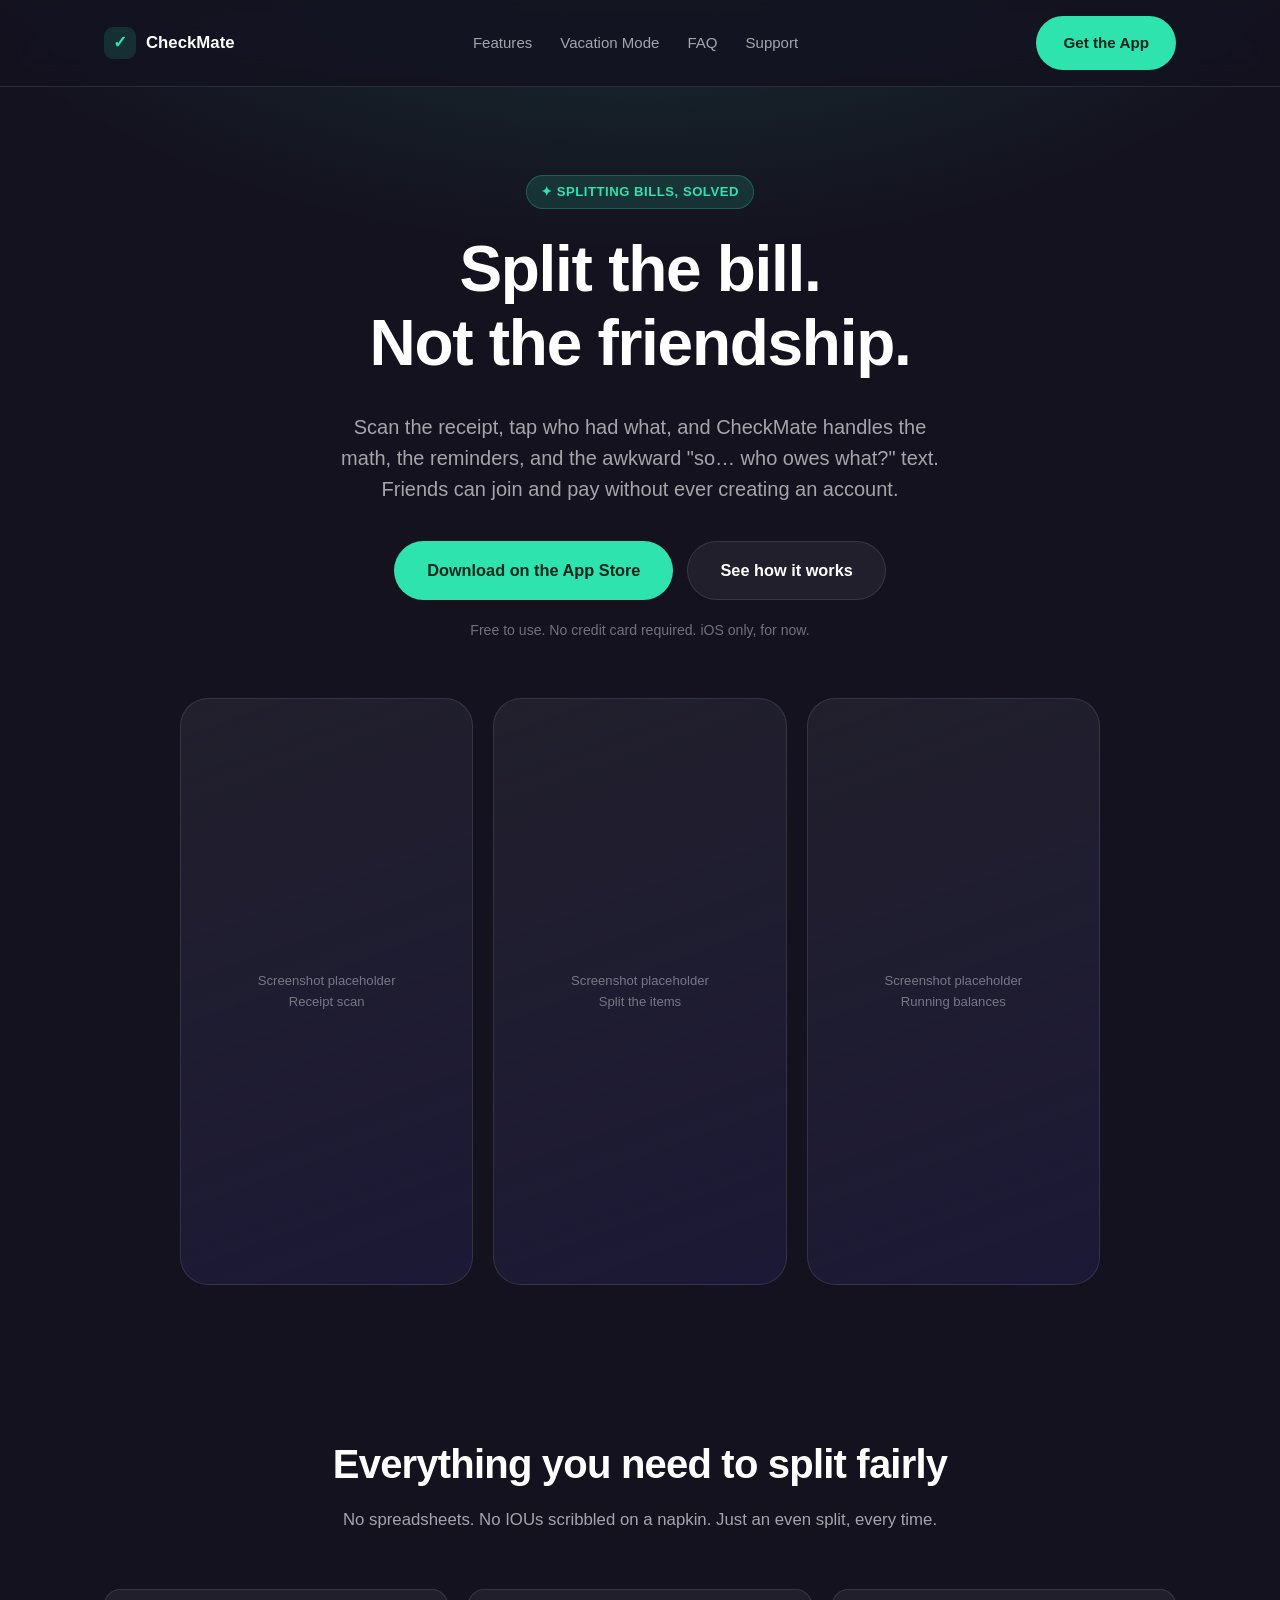
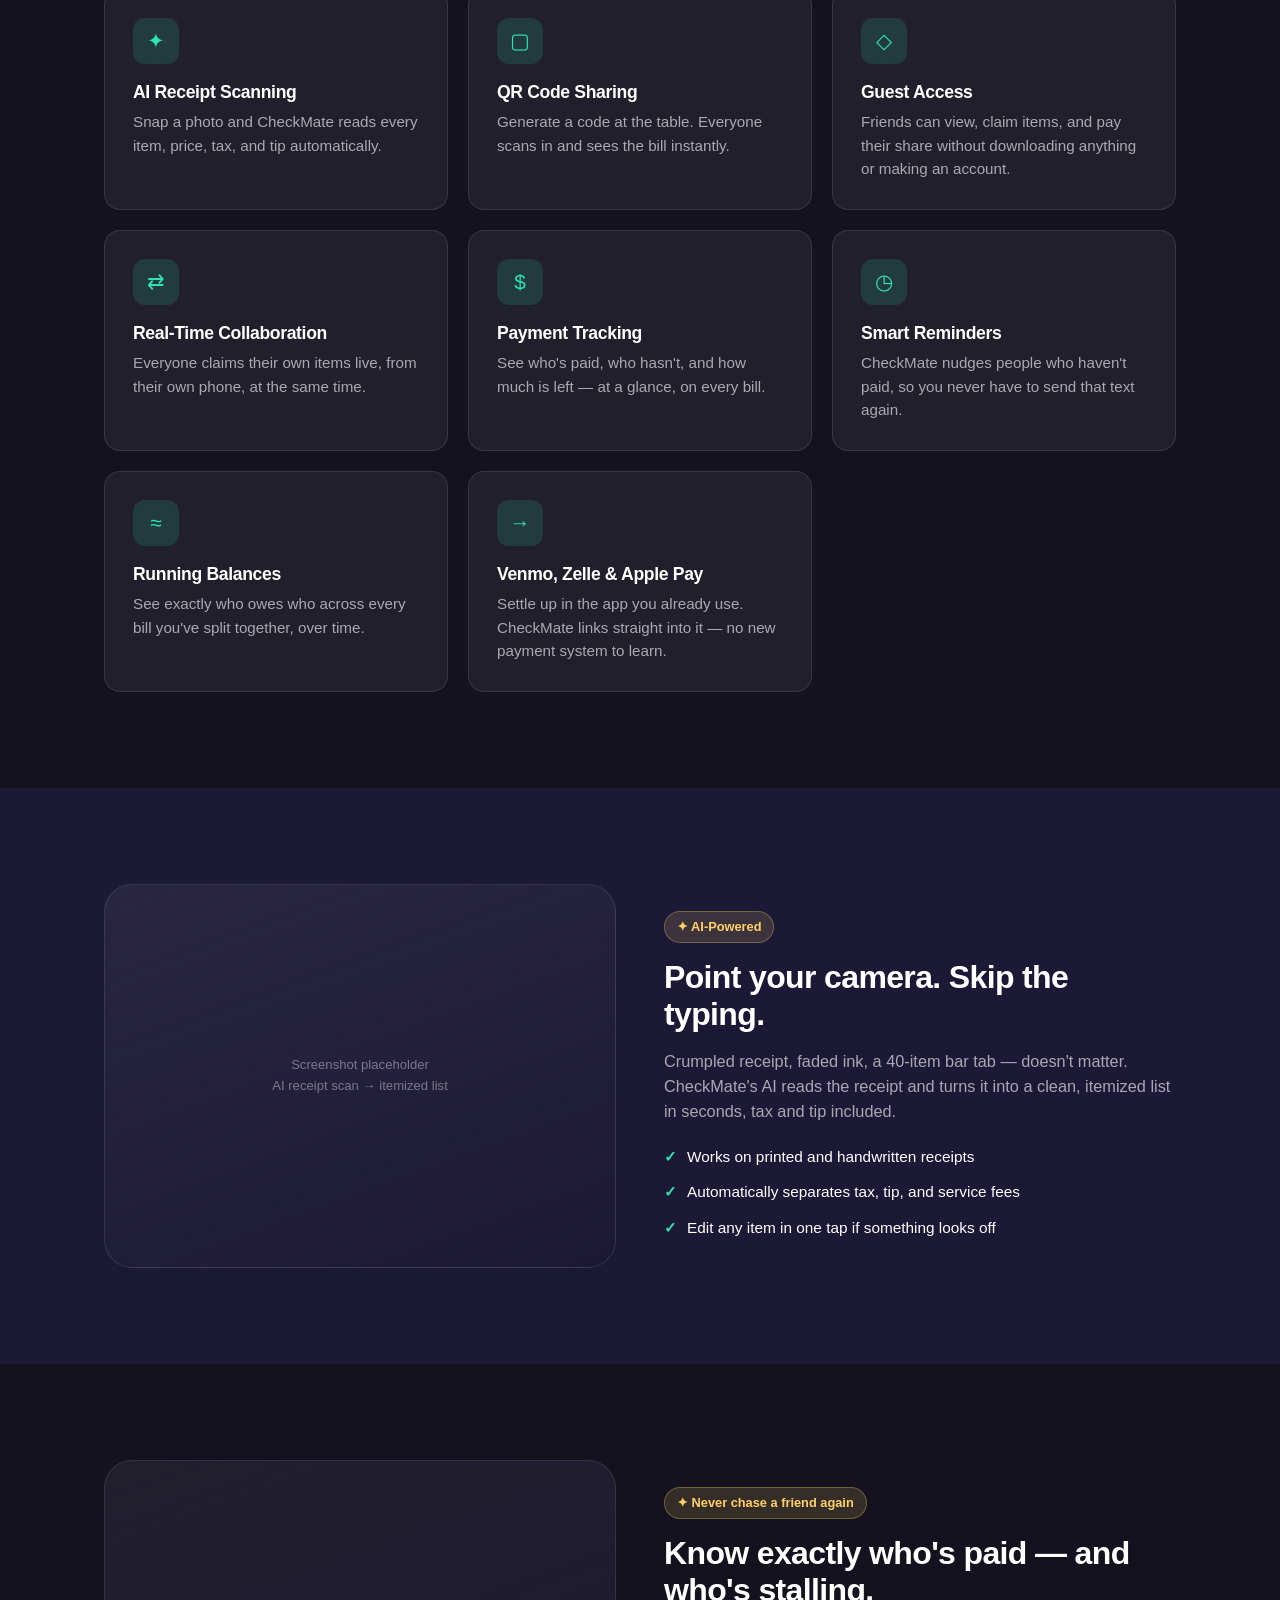
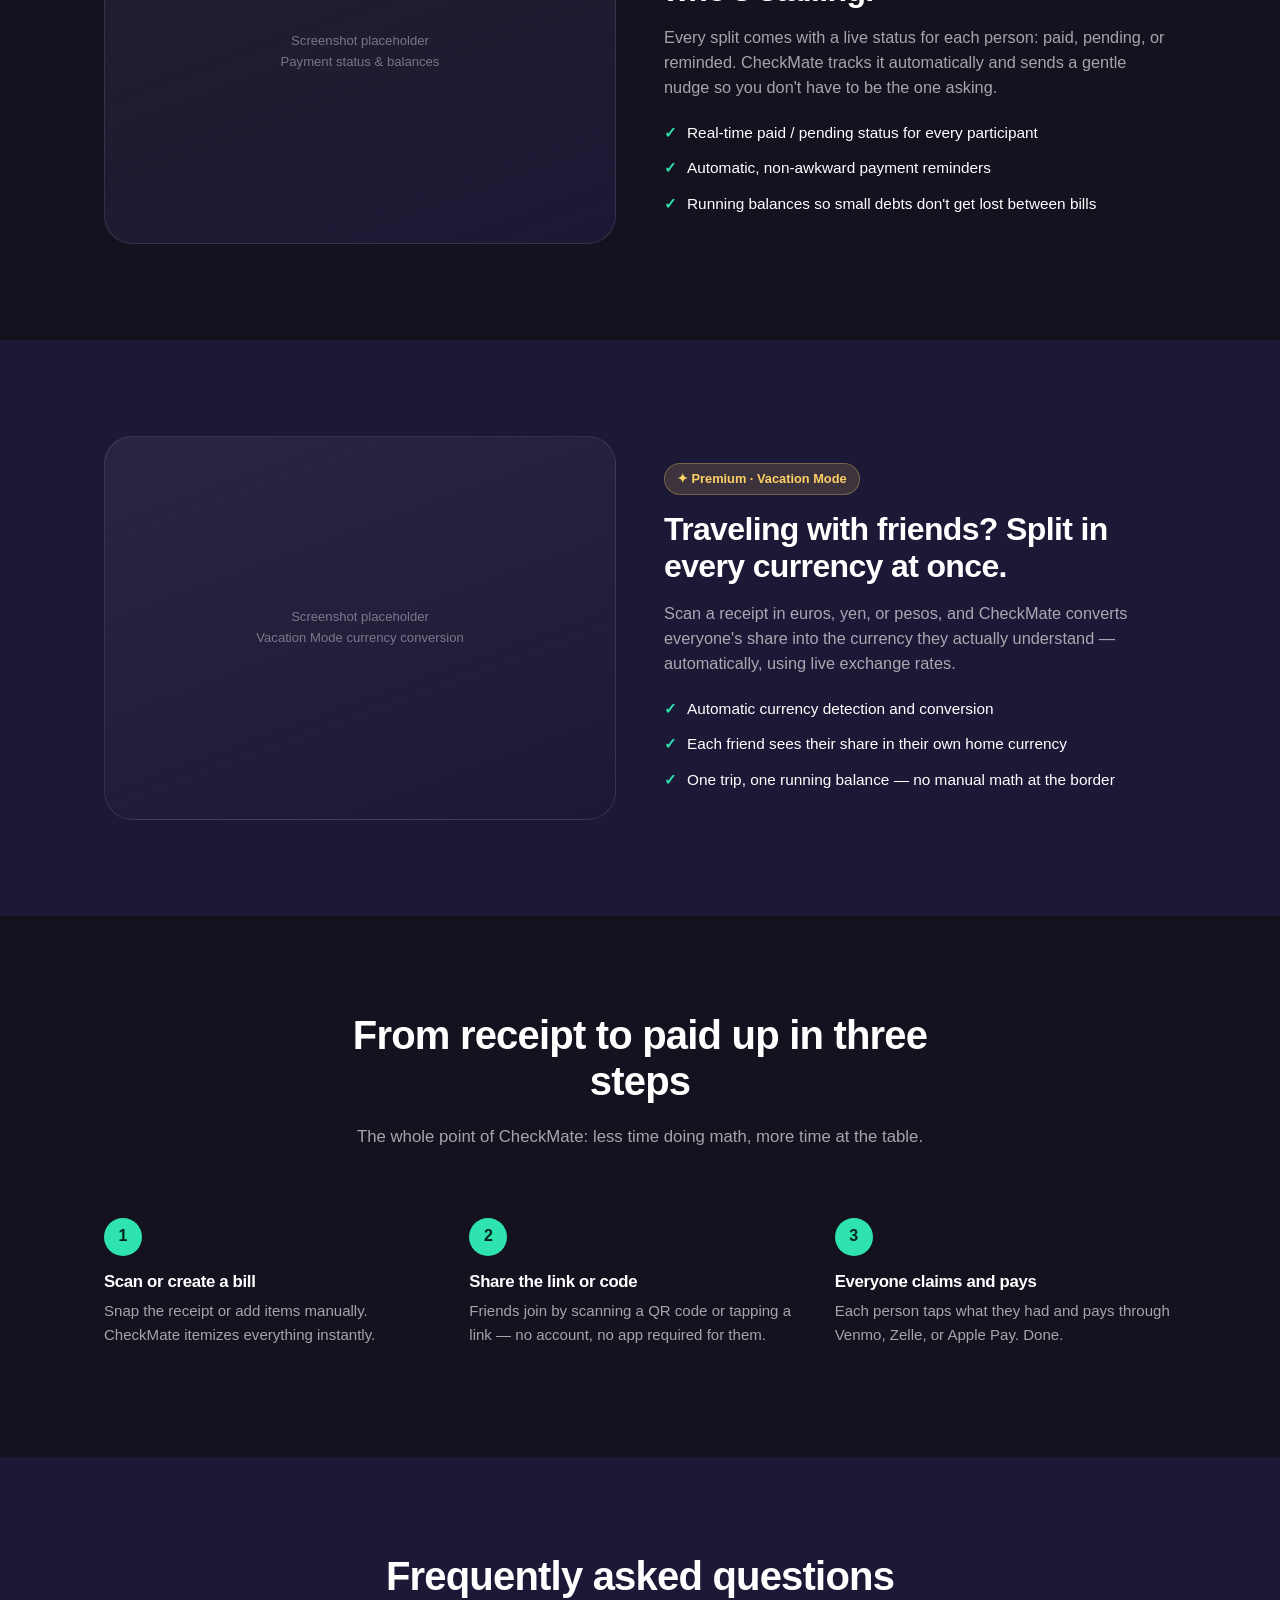
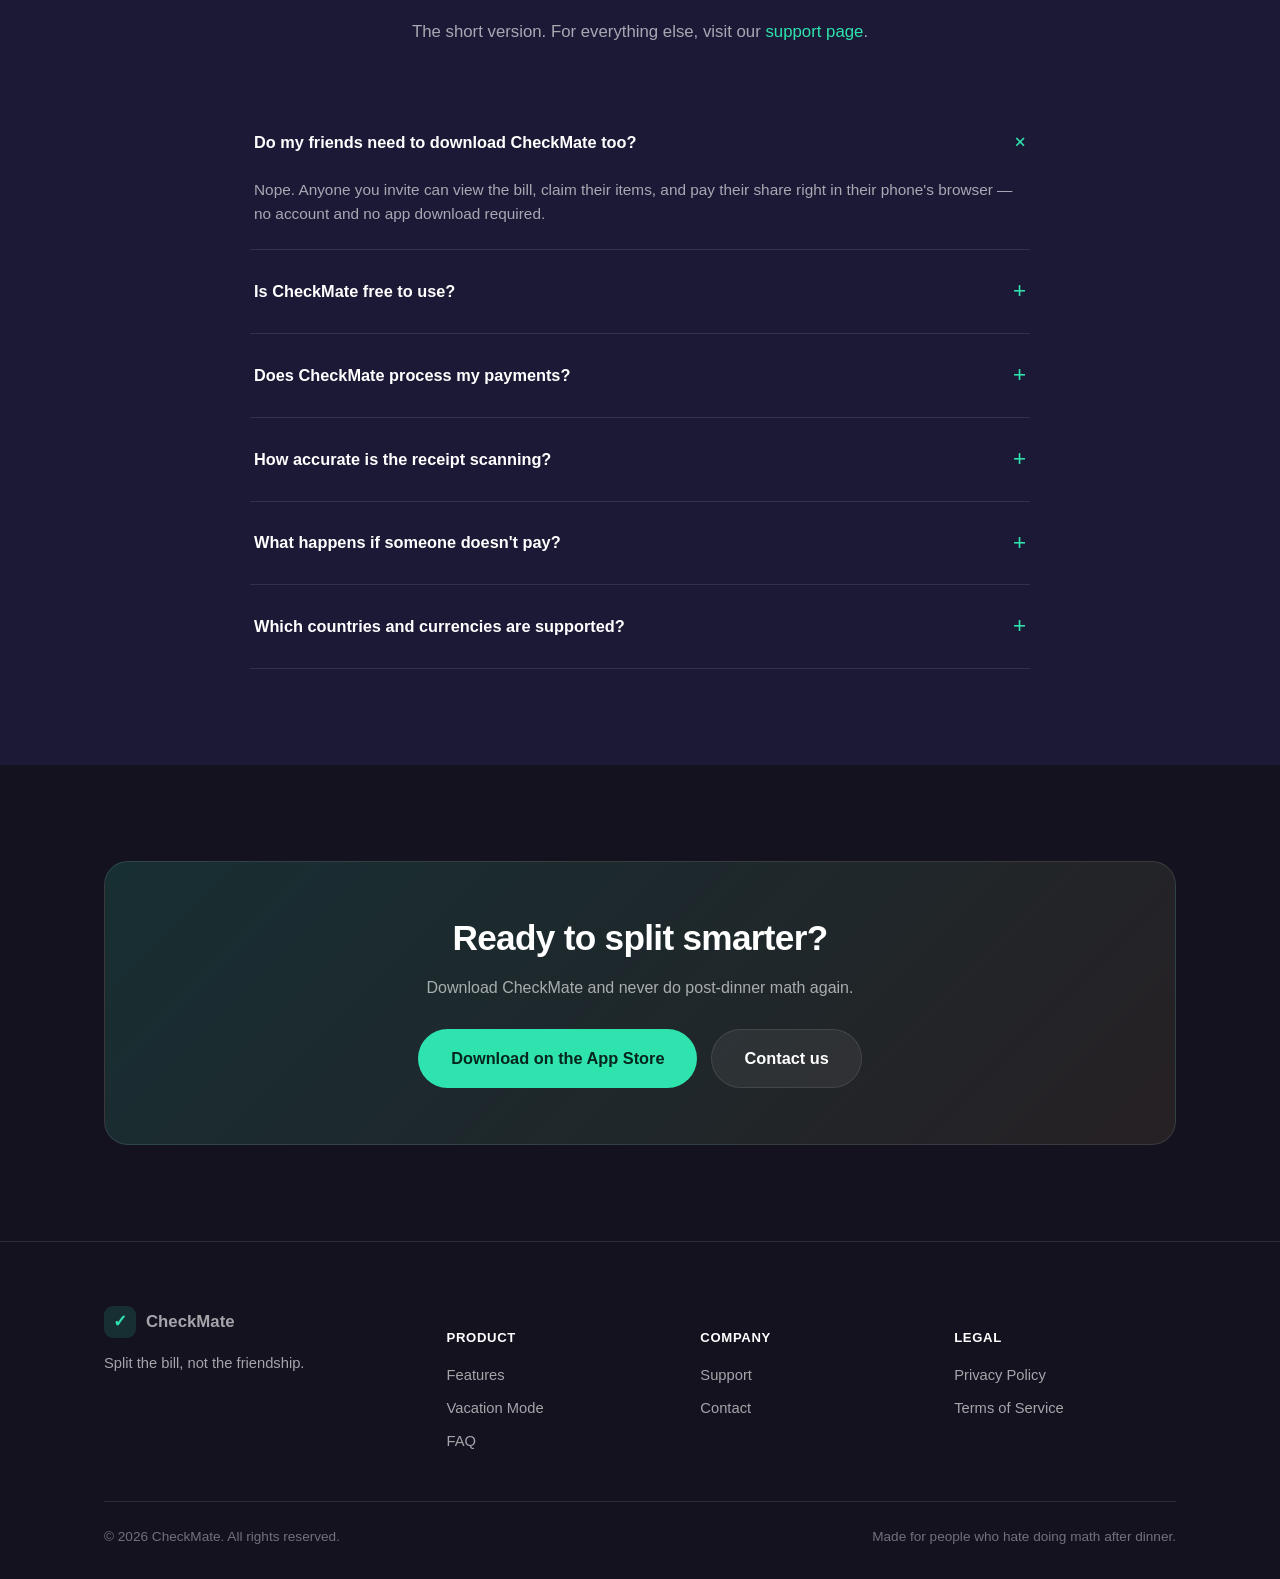
==== index.html @ 88a9ad31 "Fill in real domain and governing-law state; drop unused social links Wire in checkmatesplit.app acr" ====
<!doctype html>
<html lang="en">
<head>
  <meta charset="UTF-8" />
  <meta name="viewport" content="width=device-width, initial-scale=1" />
  <title>CheckMate — Split the Bill, Not the Friendship</title>
  <meta name="description" content="CheckMate splits restaurant bills in seconds with AI receipt scanning, real-time collaborative splitting, and payment tracking. No account required for your friends to join." />
  <link rel="canonical" href="https://checkmatesplit.app/" />

  <!-- Open Graph -->
  <meta property="og:type" content="website" />
  <meta property="og:site_name" content="CheckMate" />
  <meta property="og:title" content="CheckMate — Split the Bill, Not the Friendship" />
  <meta property="og:description" content="Scan the receipt, tap who had what, and CheckMate handles the math, the reminders, and the awkward part." />
  <meta property="og:url" content="https://checkmatesplit.app/" />
  <meta property="og:image" content="https://checkmatesplit.app/assets/og-image.png" />
  <meta name="twitter:card" content="summary_large_image" />
  <meta name="twitter:title" content="CheckMate — Split the Bill, Not the Friendship" />
  <meta name="twitter:description" content="AI receipt scanning, real-time bill splitting, and payment tracking — no account required for guests." />
  <meta name="twitter:image" content="https://checkmatesplit.app/assets/og-image.png" />

  <link rel="icon" type="image/svg+xml" href="/assets/favicon.svg" />
  <link rel="stylesheet" href="/assets/style.css" />
</head>
<body>

  <nav class="nav">
    <div class="nav-inner">
      <a href="/" class="brand">
        <span class="brand-mark">✓</span>
        CheckMate
      </a>
      <div class="nav-links">
        <a href="#features">Features</a>
        <a href="#vacation-mode">Vacation Mode</a>
        <a href="#faq">FAQ</a>
        <a href="/support.html">Support</a>
      </div>
      <a href="#download" class="btn btn-primary nav-cta">Get the App</a>
    </div>
  </nav>

  <!-- ===================== HERO ===================== -->
  <header class="hero glow">
    <div class="container">
      <span class="eyebrow">✦ Splitting bills, solved</span>
      <h1>Split the bill.<br />Not the friendship.</h1>
      <p class="lede">
        Scan the receipt, tap who had what, and CheckMate handles the math,
        the reminders, and the awkward "so… who owes what?" text. Friends
        can join and pay without ever creating an account.
      </p>
      <div class="btn-row" id="download">
        <a href="https://apps.apple.com/app/idXXXXXXXXXX" class="btn btn-primary btn-lg">
          Download on the App Store
        </a>
        <a href="#how-it-works" class="btn btn-ghost btn-lg">See how it works</a>
      </div>
      <p class="microcopy">Free to use. No credit card required. iOS only, for now.</p>

      <div class="hero-frame">
        <div class="phone-row">
          <div class="phone-shot">Screenshot placeholder<br />Receipt scan</div>
          <div class="phone-shot">Screenshot placeholder<br />Split the items</div>
          <div class="phone-shot">Screenshot placeholder<br />Running balances</div>
        </div>
      </div>
    </div>
  </header>

  <!-- ===================== FEATURE GRID ===================== -->
  <section class="section" id="features">
    <div class="container">
      <div class="section-head">
        <h2>Everything you need to split fairly</h2>
        <p>No spreadsheets. No IOUs scribbled on a napkin. Just an even split, every time.</p>
      </div>

      <div class="grid">
        <div class="card">
          <div class="card-icon">✦</div>
          <h3>AI Receipt Scanning</h3>
          <p>Snap a photo and CheckMate reads every item, price, tax, and tip automatically.</p>
        </div>
        <div class="card">
          <div class="card-icon">▢</div>
          <h3>QR Code Sharing</h3>
          <p>Generate a code at the table. Everyone scans in and sees the bill instantly.</p>
        </div>
        <div class="card">
          <div class="card-icon">◇</div>
          <h3>Guest Access</h3>
          <p>Friends can view, claim items, and pay their share without downloading anything or making an account.</p>
        </div>
        <div class="card">
          <div class="card-icon">⇄</div>
          <h3>Real-Time Collaboration</h3>
          <p>Everyone claims their own items live, from their own phone, at the same time.</p>
        </div>
        <div class="card">
          <div class="card-icon">$</div>
          <h3>Payment Tracking</h3>
          <p>See who's paid, who hasn't, and how much is left — at a glance, on every bill.</p>
        </div>
        <div class="card">
          <div class="card-icon">◷</div>
          <h3>Smart Reminders</h3>
          <p>CheckMate nudges people who haven't paid, so you never have to send that text again.</p>
        </div>
        <div class="card">
          <div class="card-icon">≈</div>
          <h3>Running Balances</h3>
          <p>See exactly who owes who across every bill you've split together, over time.</p>
        </div>
        <div class="card">
          <div class="card-icon">→</div>
          <h3>Venmo, Zelle & Apple Pay</h3>
          <p>Settle up in the app you already use. CheckMate links straight into it — no new payment system to learn.</p>
        </div>
      </div>
    </div>
  </section>

  <!-- ===================== SPOTLIGHT: AI RECEIPT SCANNING ===================== -->
  <section class="section section-alt">
    <div class="container">
      <div class="spotlight">
        <div class="phone-shot" style="aspect-ratio:4/3;">Screenshot placeholder<br />AI receipt scan → itemized list</div>
        <div class="spotlight-copy">
          <span class="badge">✦ AI-Powered</span>
          <h3>Point your camera. Skip the typing.</h3>
          <p>
            Crumpled receipt, faded ink, a 40-item bar tab — doesn't matter.
            CheckMate's AI reads the receipt and turns it into a clean,
            itemized list in seconds, tax and tip included.
          </p>
          <ul class="check-list">
            <li>Works on printed and handwritten receipts</li>
            <li>Automatically separates tax, tip, and service fees</li>
            <li>Edit any item in one tap if something looks off</li>
          </ul>
        </div>
      </div>
    </div>
  </section>

  <!-- ===================== SPOTLIGHT: PAYMENT TRACKING ===================== -->
  <section class="section">
    <div class="container">
      <div class="spotlight reverse">
        <div class="spotlight-copy">
          <span class="badge">✦ Never chase a friend again</span>
          <h3>Know exactly who's paid — and who's stalling.</h3>
          <p>
            Every split comes with a live status for each person: paid,
            pending, or reminded. CheckMate tracks it automatically and
            sends a gentle nudge so you don't have to be the one asking.
          </p>
          <ul class="check-list">
            <li>Real-time paid / pending status for every participant</li>
            <li>Automatic, non-awkward payment reminders</li>
            <li>Running balances so small debts don't get lost between bills</li>
          </ul>
        </div>
        <div class="phone-shot" style="aspect-ratio:4/3;">Screenshot placeholder<br />Payment status &amp; balances</div>
      </div>
    </div>
  </section>

  <!-- ===================== SPOTLIGHT: VACATION MODE ===================== -->
  <section class="section section-alt" id="vacation-mode">
    <div class="container">
      <div class="spotlight">
        <div class="phone-shot" style="aspect-ratio:4/3;">Screenshot placeholder<br />Vacation Mode currency conversion</div>
        <div class="spotlight-copy">
          <span class="badge" style="color:var(--gold);background:var(--gold-dim);border-color:rgba(255,209,102,.3);">✦ Premium · Vacation Mode</span>
          <h3>Traveling with friends? Split in every currency at once.</h3>
          <p>
            Scan a receipt in euros, yen, or pesos, and CheckMate converts
            everyone's share into the currency they actually understand —
            automatically, using live exchange rates.
          </p>
          <ul class="check-list">
            <li>Automatic currency detection and conversion</li>
            <li>Each friend sees their share in their own home currency</li>
            <li>One trip, one running balance — no manual math at the border</li>
          </ul>
        </div>
      </div>
    </div>
  </section>

  <!-- ===================== HOW IT WORKS ===================== -->
  <section class="section" id="how-it-works">
    <div class="container">
      <div class="section-head">
        <h2>From receipt to paid up in three steps</h2>
        <p>The whole point of CheckMate: less time doing math, more time at the table.</p>
      </div>
      <div class="steps">
        <div class="step">
          <h4>Scan or create a bill</h4>
          <p>Snap the receipt or add items manually. CheckMate itemizes everything instantly.</p>
        </div>
        <div class="step">
          <h4>Share the link or code</h4>
          <p>Friends join by scanning a QR code or tapping a link — no account, no app required for them.</p>
        </div>
        <div class="step">
          <h4>Everyone claims and pays</h4>
          <p>Each person taps what they had and pays through Venmo, Zelle, or Apple Pay. Done.</p>
        </div>
      </div>
    </div>
  </section>

  <!-- ===================== FAQ ===================== -->
  <section class="section section-alt" id="faq">
    <div class="container">
      <div class="section-head">
        <h2>Frequently asked questions</h2>
        <p>The short version. For everything else, visit our <a href="/support.html" style="color:var(--mint);">support page</a>.</p>
      </div>
      <div class="faq">
        <details class="faq-item" open>
          <summary>Do my friends need to download CheckMate too?</summary>
          <div class="faq-body">Nope. Anyone you invite can view the bill, claim their items, and pay their share right in their phone's browser — no account and no app download required.</div>
        </details>
        <details class="faq-item">
          <summary>Is CheckMate free to use?</summary>
          <div class="faq-body">Yes. Creating bills, splitting expenses, tracking balances, and sending reminders are all free with no limits. Premium unlocks convenience features like Vacation Mode and advanced spending insights — it never gates the core experience.</div>
        </details>
        <details class="faq-item">
          <summary>Does CheckMate process my payments?</summary>
          <div class="faq-body">No. CheckMate tracks who owes what and hands you off to the payment app you already use — Venmo, Zelle, or Apple Pay — to actually move the money. We never touch your funds or payment credentials.</div>
        </details>
        <details class="faq-item">
          <summary>How accurate is the receipt scanning?</summary>
          <div class="faq-body">Very, for most printed receipts — but no OCR is perfect on every faded gas-station printout. You can always edit any item, price, tax, or tip after scanning, before anything is split.</div>
        </details>
        <details class="faq-item">
          <summary>What happens if someone doesn't pay?</summary>
          <div class="faq-body">CheckMate keeps their share marked as pending and can send them an automatic reminder. It's still on you and your friends to actually settle up — CheckMate just makes it impossible to lose track of who owes what.</div>
        </details>
        <details class="faq-item">
          <summary>Which countries and currencies are supported?</summary>
          <div class="faq-body">CheckMate works anywhere Venmo, Zelle, or Apple Pay are used for the payment step, and Vacation Mode supports automatic conversion across major world currencies for splitting the bill itself.</div>
        </details>
      </div>
    </div>
  </section>

  <!-- ===================== CONTACT / CTA ===================== -->
  <section class="section">
    <div class="container">
      <div class="cta-banner">
        <h2>Ready to split smarter?</h2>
        <p>Download CheckMate and never do post-dinner math again.</p>
        <div class="btn-row" style="justify-content:center;">
          <a href="https://apps.apple.com/app/idXXXXXXXXXX" class="btn btn-primary btn-lg">Download on the App Store</a>
          <a href="/contact.html" class="btn btn-ghost btn-lg">Contact us</a>
        </div>
      </div>
    </div>
  </section>

  <!-- ===================== FOOTER ===================== -->
  <footer class="site-footer">
    <div class="container">
      <div class="footer-grid">
        <div class="footer-col">
          <div class="brand" style="margin-bottom:14px;">
            <span class="brand-mark">✓</span>
            CheckMate
          </div>
          <p>Split the bill, not the friendship.</p>
        </div>
        <div class="footer-col">
          <h5>Product</h5>
          <ul>
            <li><a href="/#features">Features</a></li>
            <li><a href="/#vacation-mode">Vacation Mode</a></li>
            <li><a href="/#faq">FAQ</a></li>
          </ul>
        </div>
        <div class="footer-col">
          <h5>Company</h5>
          <ul>
            <li><a href="/support.html">Support</a></li>
            <li><a href="/contact.html">Contact</a></li>
          </ul>
        </div>
        <div class="footer-col">
          <h5>Legal</h5>
          <ul>
            <li><a href="/privacy.html">Privacy Policy</a></li>
            <li><a href="/terms.html">Terms of Service</a></li>
          </ul>
        </div>
      </div>
      <div class="footer-bottom">
        <span>© 2026 CheckMate. All rights reserved.</span>
        <span>Made for people who hate doing math after dinner.</span>
      </div>
    </div>
  </footer>

</body>
</html>
---- assets/style.css ----
/* ==========================================================================
   CheckMate marketing site — shared stylesheet
   No build step, no framework. Plain CSS custom properties + a small set of
   reusable component classes. Kept dependency-free on purpose: fastest
   possible load, nothing to break, nothing to upgrade.
   ========================================================================== */

:root {
  --bg: #14121f;
  --bg-alt: #1c1936;
  --card: rgba(255, 255, 255, 0.06);
  --card-hover: rgba(255, 255, 255, 0.1);
  --border: rgba(255, 255, 255, 0.1);
  --mint: #2ee3ad;
  --mint-dim: rgba(46, 227, 173, 0.14);
  --gold: #ffd166;
  --gold-dim: rgba(255, 209, 102, 0.14);
  --coral: #ff6b6b;
  --t1: #ffffff;
  --t2: rgba(255, 255, 255, 0.62);
  --t3: rgba(255, 255, 255, 0.4);
  --max: 1120px;
  --radius: 16px;
  --radius-sm: 10px;
  font-size: 16px;
}

* {
  box-sizing: border-box;
}

html {
  scroll-behavior: smooth;
}

body {
  margin: 0;
  background: var(--bg);
  color: var(--t1);
  font-family: -apple-system, BlinkMacSystemFont, "Segoe UI", Roboto, Helvetica,
    Arial, sans-serif;
  line-height: 1.55;
  -webkit-font-smoothing: antialiased;
}

img,
svg {
  max-width: 100%;
  display: block;
}

a {
  color: inherit;
  text-decoration: none;
}

h1,
h2,
h3,
h4 {
  line-height: 1.15;
  font-weight: 800;
  letter-spacing: -0.02em;
  margin: 0 0 0.5em;
}

p {
  margin: 0 0 1em;
}

.container {
  max-width: var(--max);
  margin: 0 auto;
  padding: 0 24px;
}

/* ---------- Background helpers ---------- */

.section {
  padding: 96px 0;
}

.section-alt {
  background: var(--bg-alt);
}

.section-tight {
  padding: 64px 0;
}

.glow {
  position: relative;
  isolation: isolate;
}

.glow::before {
  content: "";
  position: absolute;
  inset: -20% -10% auto -10%;
  height: 420px;
  background: radial-gradient(
    ellipse at top,
    rgba(46, 227, 173, 0.18),
    transparent 70%
  );
  z-index: -1;
  pointer-events: none;
}

/* ---------- Nav ---------- */

.nav {
  position: sticky;
  top: 0;
  z-index: 50;
  background: rgba(20, 18, 31, 0.85);
  backdrop-filter: saturate(180%) blur(14px);
  border-bottom: 1px solid var(--border);
}

.nav-inner {
  display: flex;
  align-items: center;
  justify-content: space-between;
  padding: 16px 24px;
  max-width: var(--max);
  margin: 0 auto;
}

.brand {
  display: flex;
  align-items: center;
  gap: 10px;
  font-weight: 800;
  font-size: 1.05rem;
}

.brand-mark {
  width: 32px;
  height: 32px;
  border-radius: 9px;
  background: var(--mint-dim);
  display: flex;
  align-items: center;
  justify-content: center;
  color: var(--mint);
  font-weight: 900;
}

.nav-links {
  display: flex;
  gap: 28px;
  align-items: center;
  font-size: 0.94rem;
  color: var(--t2);
}

.nav-links a:hover {
  color: var(--t1);
}

.nav-cta {
  display: none;
}

@media (min-width: 720px) {
  .nav-cta {
    display: inline-flex;
  }
}

.menu-toggle {
  display: inline-flex;
  background: none;
  border: 1px solid var(--border);
  border-radius: var(--radius-sm);
  color: var(--t1);
  padding: 8px 10px;
}

@media (min-width: 720px) {
  .menu-toggle {
    display: none;
  }
}

/* ---------- Buttons ---------- */

.btn {
  display: inline-flex;
  align-items: center;
  justify-content: center;
  gap: 8px;
  font-weight: 700;
  font-size: 0.95rem;
  padding: 14px 26px;
  border-radius: 999px;
  border: 1px solid transparent;
  cursor: pointer;
  transition: transform 0.15s ease, background 0.15s ease, border-color 0.15s ease;
  white-space: nowrap;
}

.btn:hover {
  transform: translateY(-1px);
}

.btn-primary {
  background: var(--mint);
  color: #06251c;
}

.btn-primary:hover {
  background: #4aeec2;
}

.btn-ghost {
  background: var(--card);
  color: var(--t1);
  border-color: var(--border);
}

.btn-ghost:hover {
  background: var(--card-hover);
}

.btn-lg {
  padding: 16px 32px;
  font-size: 1.02rem;
}

.btn-row {
  display: flex;
  flex-wrap: wrap;
  gap: 14px;
}

/* ---------- Hero ---------- */

.hero {
  padding: 88px 0 60px;
  text-align: center;
}

.eyebrow {
  display: inline-flex;
  align-items: center;
  gap: 8px;
  font-size: 0.82rem;
  font-weight: 700;
  letter-spacing: 0.04em;
  text-transform: uppercase;
  color: var(--mint);
  background: var(--mint-dim);
  border: 1px solid rgba(46, 227, 173, 0.25);
  padding: 6px 14px;
  border-radius: 999px;
  margin-bottom: 24px;
}

.hero h1 {
  font-size: clamp(2.4rem, 5.5vw, 4rem);
  max-width: 880px;
  margin-left: auto;
  margin-right: auto;
}

.hero .lede {
  font-size: clamp(1.05rem, 2vw, 1.25rem);
  color: var(--t2);
  max-width: 620px;
  margin: 0 auto 36px;
}

.hero .btn-row {
  justify-content: center;
  margin-bottom: 20px;
}

.hero .microcopy {
  color: var(--t3);
  font-size: 0.88rem;
}

.hero-frame {
  margin: 56px auto 0;
  max-width: 920px;
}

/* ---------- Screenshot placeholder ---------- */

.phone-row {
  display: grid;
  grid-template-columns: repeat(auto-fit, minmax(180px, 1fr));
  gap: 20px;
}

.phone-shot {
  aspect-ratio: 9 / 18;
  background: linear-gradient(160deg, var(--card), var(--bg-alt));
  border: 1px solid var(--border);
  border-radius: 28px;
  display: flex;
  align-items: center;
  justify-content: center;
  color: var(--t3);
  font-size: 0.82rem;
  padding: 16px;
  text-align: center;
}

.wide-shot {
  aspect-ratio: 16 / 10;
  background: linear-gradient(160deg, var(--card), var(--bg-alt));
  border: 1px solid var(--border);
  border-radius: var(--radius);
  display: flex;
  align-items: center;
  justify-content: center;
  color: var(--t3);
  font-size: 0.9rem;
}

/* ---------- Section headers ---------- */

.section-head {
  max-width: 640px;
  margin: 0 auto 56px;
  text-align: center;
}

.section-head h2 {
  font-size: clamp(1.8rem, 3.4vw, 2.5rem);
}

.section-head p {
  color: var(--t2);
  font-size: 1.05rem;
}

/* ---------- Feature grid ---------- */

.grid {
  display: grid;
  gap: 20px;
  grid-template-columns: repeat(auto-fit, minmax(260px, 1fr));
}

.card {
  background: var(--card);
  border: 1px solid var(--border);
  border-radius: var(--radius);
  padding: 28px;
}

.card-icon {
  width: 46px;
  height: 46px;
  border-radius: 12px;
  background: var(--mint-dim);
  color: var(--mint);
  display: flex;
  align-items: center;
  justify-content: center;
  font-size: 1.3rem;
  margin-bottom: 18px;
}

.card h3 {
  font-size: 1.1rem;
  margin-bottom: 8px;
}

.card p {
  color: var(--t2);
  font-size: 0.95rem;
  margin-bottom: 0;
}

/* ---------- Spotlight (feature deep-dive) ---------- */

.spotlight {
  display: grid;
  gap: 48px;
  align-items: center;
  grid-template-columns: 1fr;
}

@media (min-width: 880px) {
  .spotlight {
    grid-template-columns: 1fr 1fr;
  }
  .spotlight.reverse .spotlight-copy {
    order: 2;
  }
}

.spotlight-copy .badge {
  display: inline-flex;
  align-items: center;
  gap: 6px;
  font-size: 0.8rem;
  font-weight: 700;
  color: var(--gold);
  background: var(--gold-dim);
  border: 1px solid rgba(255, 209, 102, 0.3);
  padding: 5px 12px;
  border-radius: 999px;
  margin-bottom: 16px;
}

.spotlight-copy h3 {
  font-size: clamp(1.5rem, 3vw, 2rem);
}

.spotlight-copy p {
  color: var(--t2);
  font-size: 1.02rem;
}

.check-list {
  list-style: none;
  margin: 20px 0 0;
  padding: 0;
  display: flex;
  flex-direction: column;
  gap: 12px;
}

.check-list li {
  display: flex;
  gap: 10px;
  color: var(--t1);
  font-size: 0.96rem;
}

.check-list li::before {
  content: "✓";
  color: var(--mint);
  font-weight: 800;
  flex-shrink: 0;
}

/* ---------- Steps ---------- */

.steps {
  display: grid;
  gap: 24px;
  grid-template-columns: repeat(auto-fit, minmax(220px, 1fr));
  counter-reset: step;
}

.step {
  position: relative;
  padding-top: 12px;
}

.step::before {
  counter-increment: step;
  content: counter(step);
  display: flex;
  align-items: center;
  justify-content: center;
  width: 38px;
  height: 38px;
  border-radius: 50%;
  background: var(--mint);
  color: #06251c;
  font-weight: 800;
  margin-bottom: 16px;
}

.step h4 {
  font-size: 1.05rem;
}

.step p {
  color: var(--t2);
  font-size: 0.94rem;
}

/* ---------- FAQ (native <details>, zero JS) ---------- */

.faq {
  max-width: 780px;
  margin: 0 auto;
}

.faq-item {
  border-bottom: 1px solid var(--border);
  padding: 6px 0;
}

.faq-item summary {
  cursor: pointer;
  list-style: none;
  display: flex;
  justify-content: space-between;
  align-items: center;
  gap: 16px;
  padding: 18px 4px;
  font-weight: 700;
  font-size: 1.02rem;
}

.faq-item summary::-webkit-details-marker {
  display: none;
}

.faq-item summary::after {
  content: "+";
  color: var(--mint);
  font-size: 1.4rem;
  font-weight: 400;
  flex-shrink: 0;
  transition: transform 0.2s ease;
}

.faq-item[open] summary::after {
  transform: rotate(45deg);
}

.faq-item .faq-body {
  color: var(--t2);
  padding: 0 4px 18px;
  font-size: 0.96rem;
}

.faq-category {
  margin: 48px 0 18px;
  font-size: 0.82rem;
  font-weight: 800;
  letter-spacing: 0.06em;
  text-transform: uppercase;
  color: var(--mint);
}

.faq-category:first-of-type {
  margin-top: 0;
}

/* ---------- CTA banner ---------- */

.cta-banner {
  background: linear-gradient(135deg, rgba(46, 227, 173, 0.14), rgba(255, 209, 102, 0.08));
  border: 1px solid var(--border);
  border-radius: 24px;
  padding: 56px 32px;
  text-align: center;
}

.cta-banner h2 {
  font-size: clamp(1.6rem, 3vw, 2.2rem);
}

.cta-banner p {
  color: var(--t2);
  max-width: 480px;
  margin: 0 auto 28px;
}

/* ---------- Footer ---------- */

footer.site-footer {
  border-top: 1px solid var(--border);
  padding: 64px 0 32px;
  color: var(--t2);
  font-size: 0.92rem;
}

.footer-grid {
  display: grid;
  gap: 32px;
  grid-template-columns: 1.4fr repeat(3, 1fr);
  margin-bottom: 48px;
}

@media (max-width: 720px) {
  .footer-grid {
    grid-template-columns: 1fr 1fr;
  }
}

.footer-col h5 {
  color: var(--t1);
  font-size: 0.82rem;
  letter-spacing: 0.05em;
  text-transform: uppercase;
  margin-bottom: 16px;
}

.footer-col ul {
  list-style: none;
  margin: 0;
  padding: 0;
  display: flex;
  flex-direction: column;
  gap: 10px;
}

.footer-col a:hover {
  color: var(--t1);
}

.footer-bottom {
  display: flex;
  flex-wrap: wrap;
  gap: 16px;
  justify-content: space-between;
  align-items: center;
  border-top: 1px solid var(--border);
  padding-top: 24px;
  color: var(--t3);
  font-size: 0.85rem;
}

.social-row {
  display: flex;
  gap: 14px;
}

.social-row a {
  width: 34px;
  height: 34px;
  border-radius: 50%;
  border: 1px solid var(--border);
  display: flex;
  align-items: center;
  justify-content: center;
  color: var(--t2);
}

.social-row a:hover {
  color: var(--mint);
  border-color: var(--mint);
}

/* ---------- Legal / long-form content pages ---------- */

.legal {
  max-width: 760px;
  margin: 0 auto;
}

.legal h2 {
  font-size: 1.4rem;
  margin-top: 2.2em;
}

.legal h2:first-child {
  margin-top: 0;
}

.legal h3 {
  font-size: 1.1rem;
  margin-top: 1.6em;
}

.legal p,
.legal li {
  color: var(--t2);
  font-size: 0.98rem;
}

.legal ul,
.legal ol {
  color: var(--t2);
  padding-left: 1.3em;
}

.legal strong {
  color: var(--t1);
}

.legal-meta {
  color: var(--t3);
  font-size: 0.88rem;
  margin-bottom: 40px;
}

.callout {
  background: var(--card);
  border: 1px solid var(--border);
  border-left: 3px solid var(--mint);
  border-radius: var(--radius-sm);
  padding: 16px 20px;
  margin: 24px 0;
  font-size: 0.94rem;
  color: var(--t2);
}

/* ---------- Support page ---------- */

.support-grid {
  display: grid;
  gap: 20px;
  grid-template-columns: repeat(auto-fit, minmax(240px, 1fr));
  margin-bottom: 64px;
}

.support-card {
  background: var(--card);
  border: 1px solid var(--border);
  border-radius: var(--radius);
  padding: 26px;
  text-align: center;
}

.support-card .card-icon {
  margin: 0 auto 16px;
}

.status-pill {
  display: inline-flex;
  align-items: center;
  gap: 8px;
  background: var(--mint-dim);
  color: var(--mint);
  border: 1px solid rgba(46, 227, 173, 0.25);
  padding: 8px 16px;
  border-radius: 999px;
  font-size: 0.88rem;
  font-weight: 700;
  margin-bottom: 40px;
}

.status-pill .dot {
  width: 8px;
  height: 8px;
  border-radius: 50%;
  background: var(--mint);
}

/* ---------- Contact page ---------- */

.contact-grid {
  display: grid;
  gap: 20px;
  grid-template-columns: repeat(auto-fit, minmax(260px, 1fr));
}

.contact-card {
  background: var(--card);
  border: 1px solid var(--border);
  border-radius: var(--radius);
  padding: 28px;
}

.contact-card a.email {
  color: var(--mint);
  font-weight: 700;
  word-break: break-all;
}

/* ---------- Utility ---------- */

.text-center {
  text-align: center;
}

.mt-0 {
  margin-top: 0;
}

.small {
  font-size: 0.86rem;
  color: var(--t3);
}
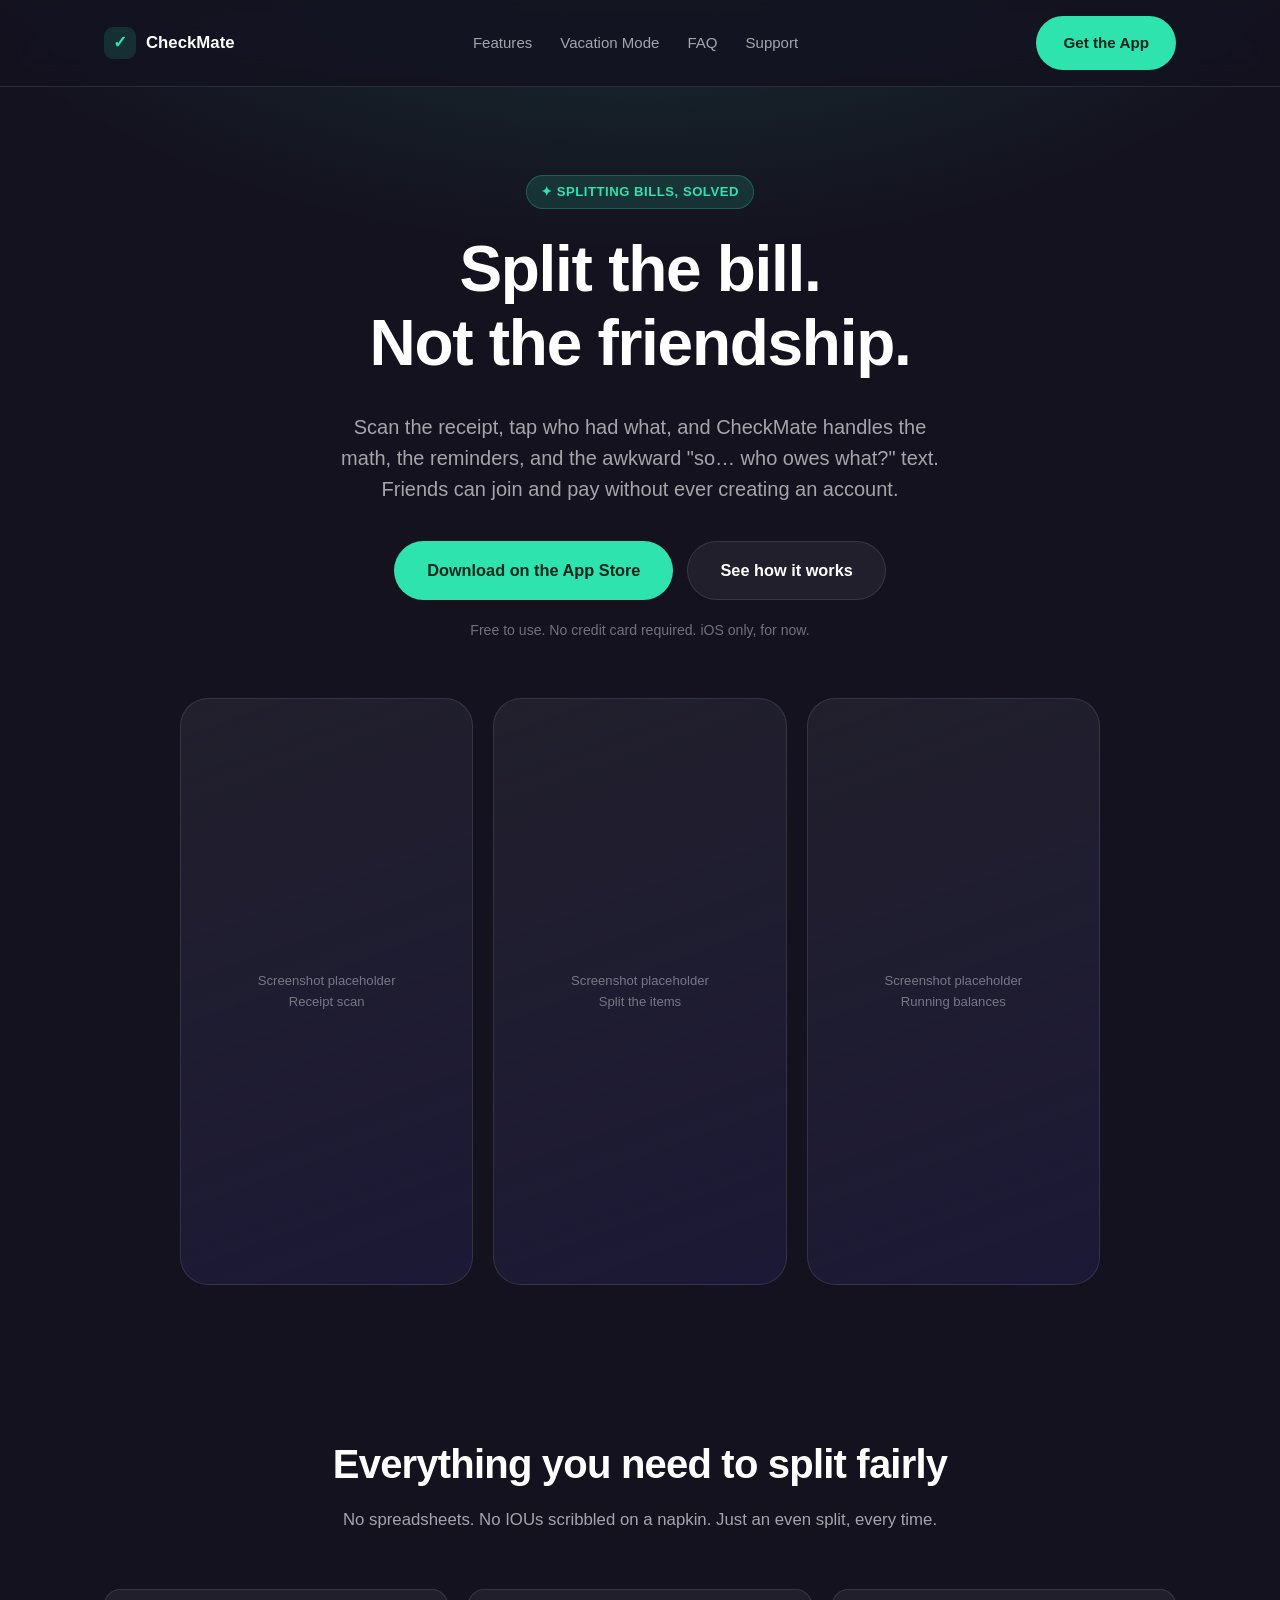
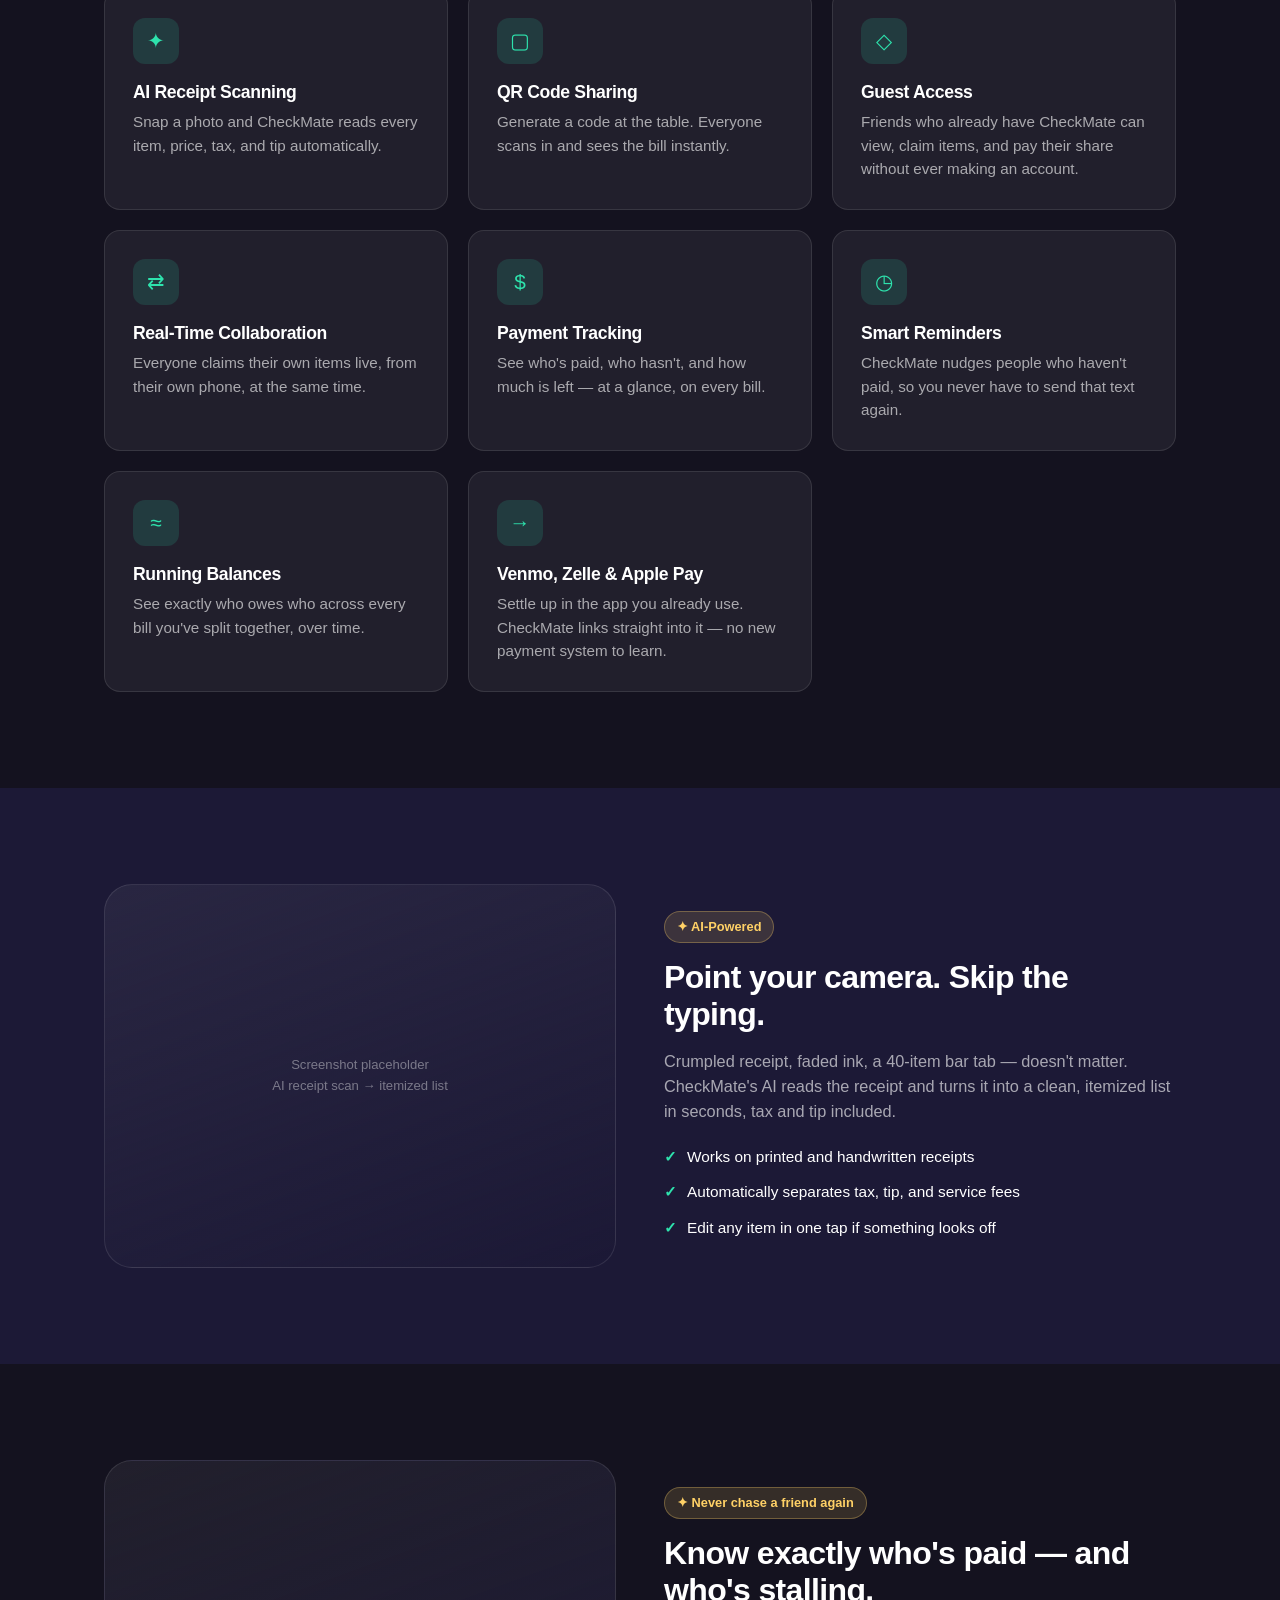
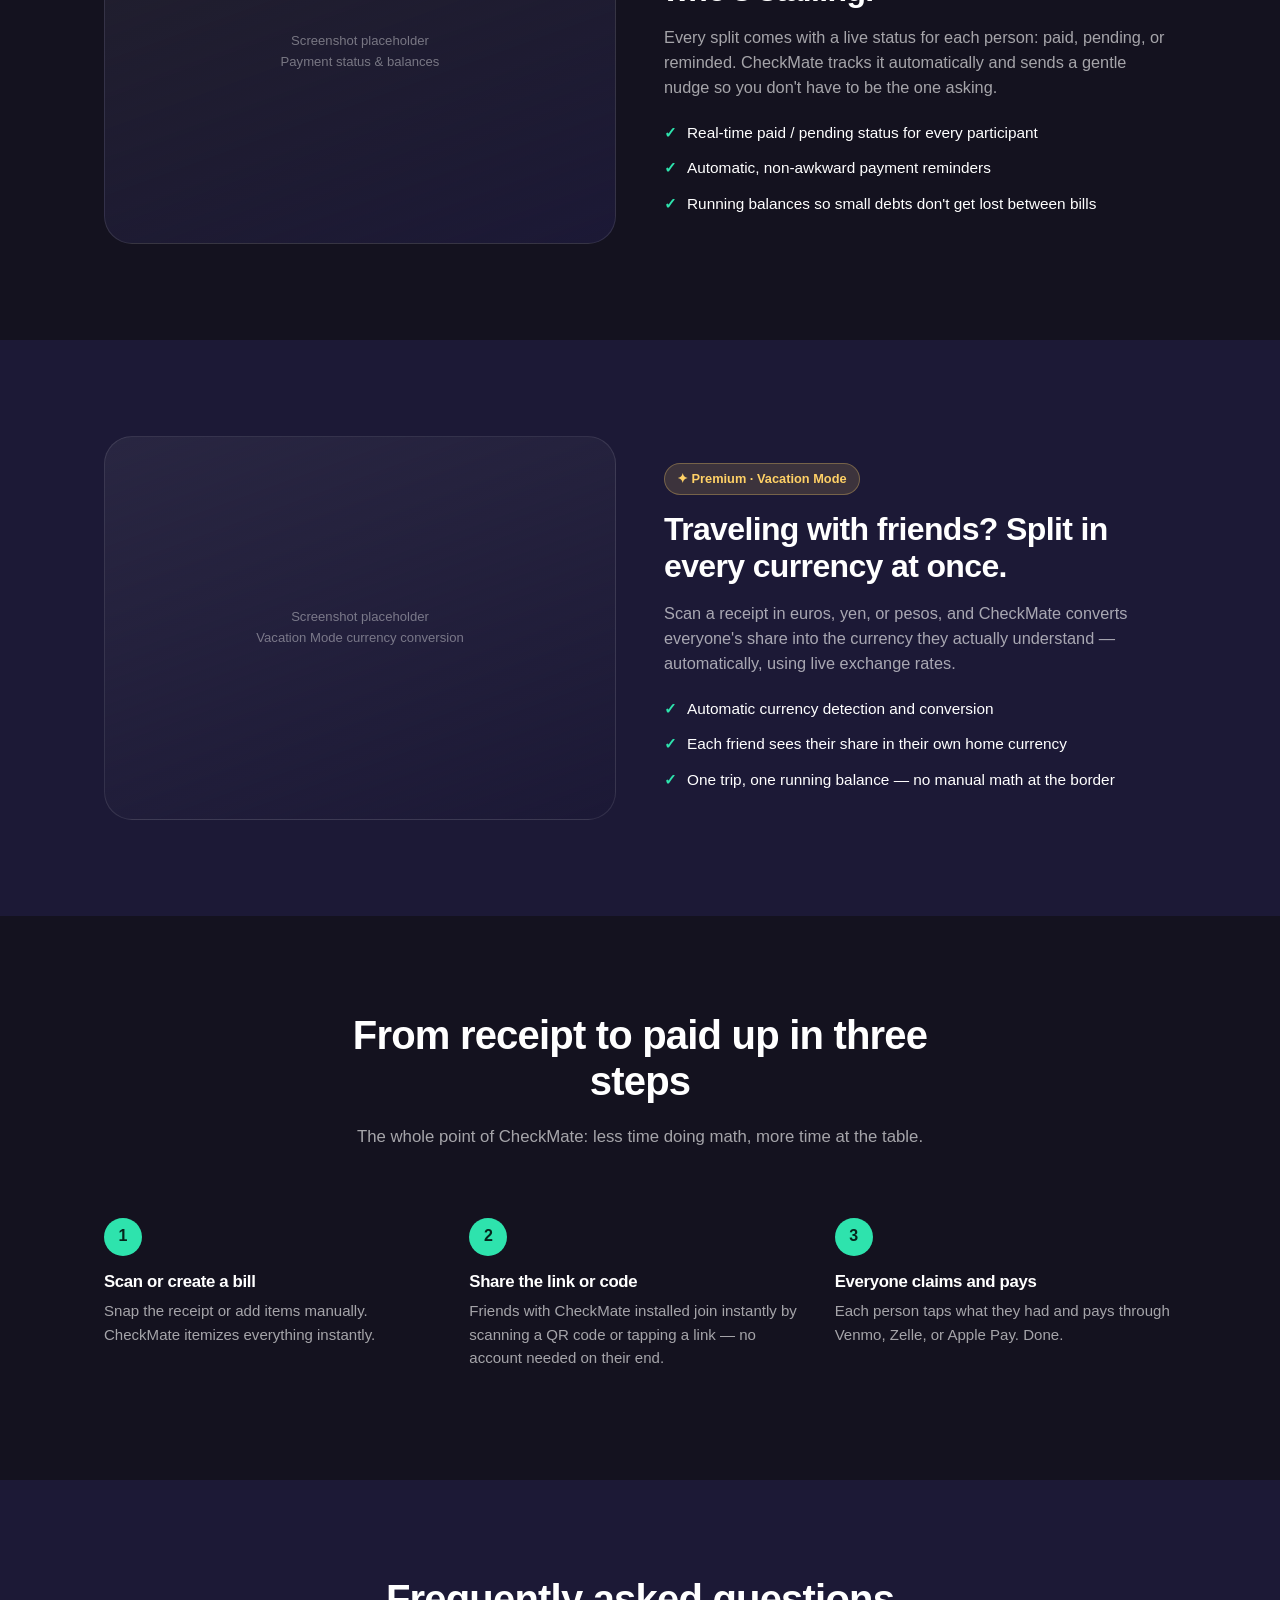
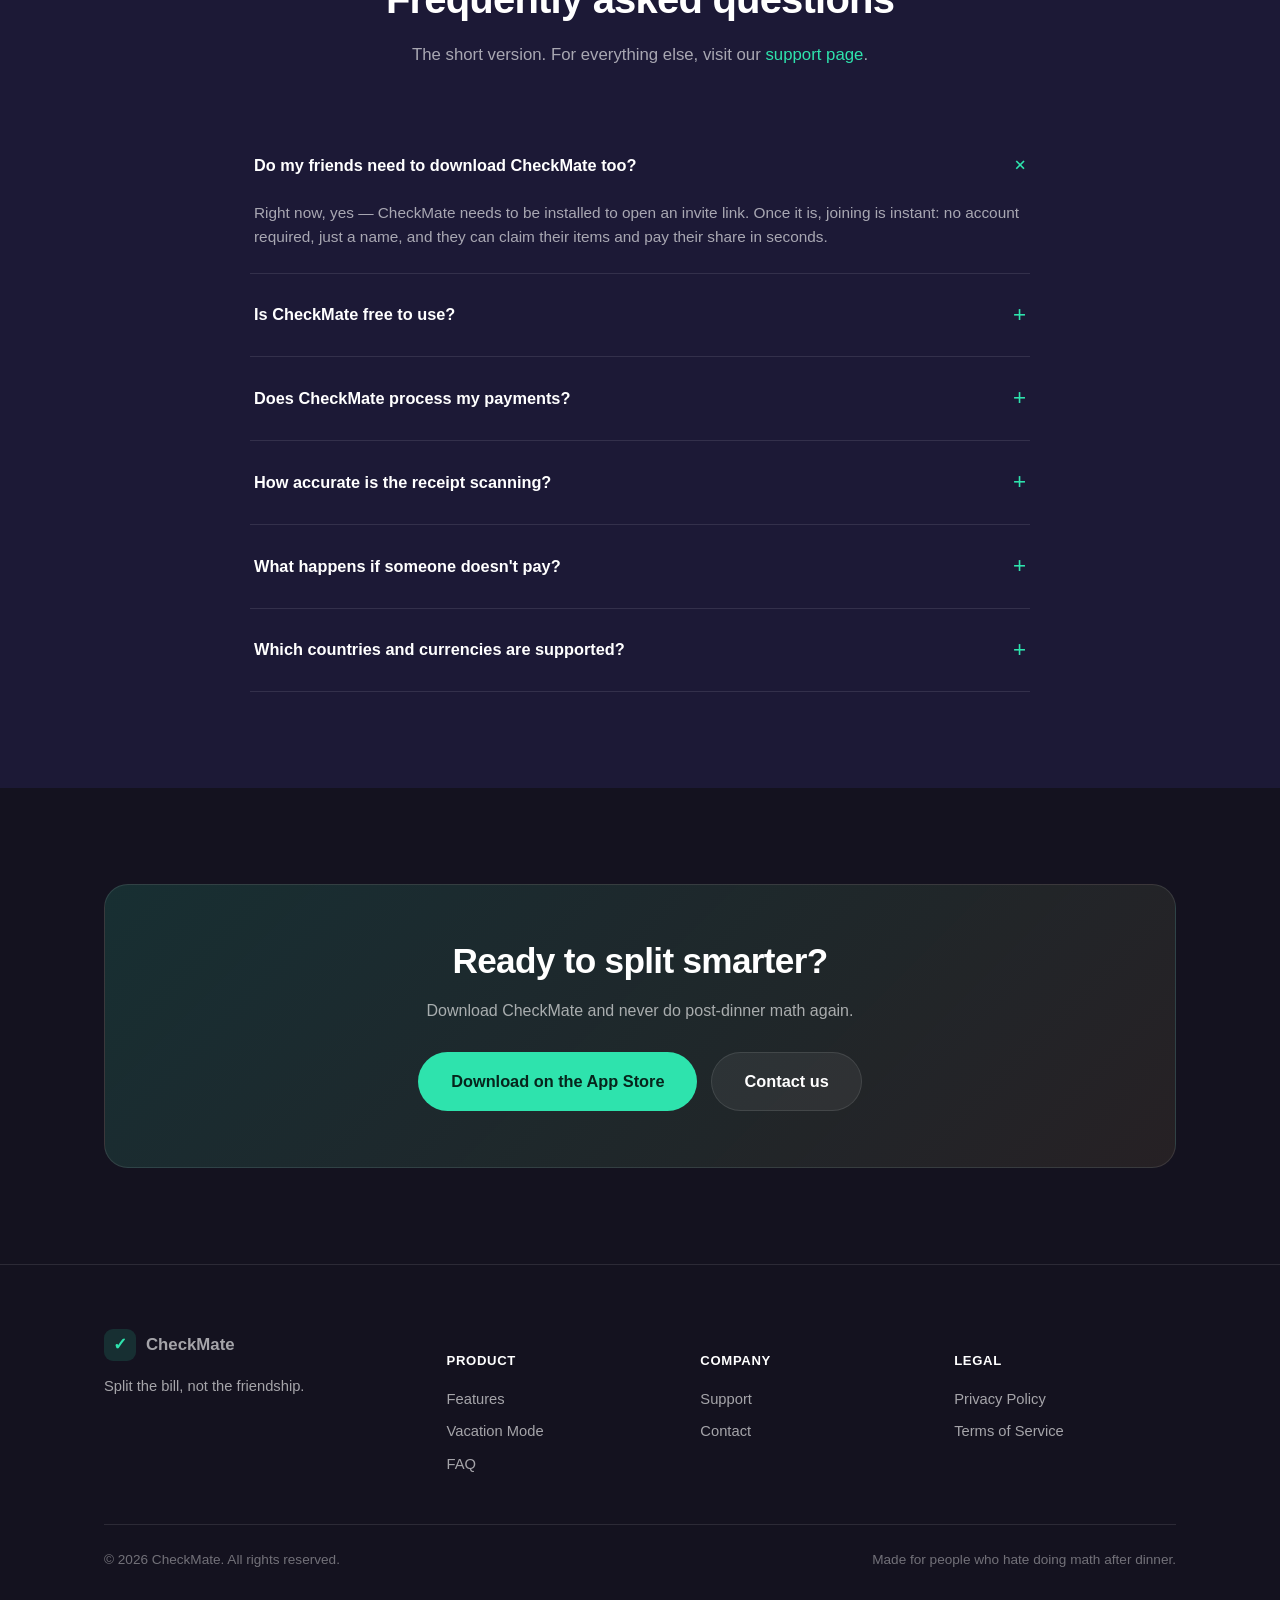
==== commit 656a89b7: "Fix false "no app download needed" claims; consolidate emails; add dates Verified against the actual" ====
--- a/index.html
+++ b/index.html
@@ -90,7 +90,7 @@
         <div class="card">
           <div class="card-icon">◇</div>
           <h3>Guest Access</h3>
-          <p>Friends can view, claim items, and pay their share without downloading anything or making an account.</p>
+          <p>Friends who already have CheckMate can view, claim items, and pay their share without ever making an account.</p>
         </div>
         <div class="card">
           <div class="card-icon">⇄</div>
@@ -204,7 +204,7 @@
         </div>
         <div class="step">
           <h4>Share the link or code</h4>
-          <p>Friends join by scanning a QR code or tapping a link — no account, no app required for them.</p>
+          <p>Friends with CheckMate installed join instantly by scanning a QR code or tapping a link — no account needed on their end.</p>
         </div>
         <div class="step">
           <h4>Everyone claims and pays</h4>
@@ -224,7 +224,7 @@
       <div class="faq">
         <details class="faq-item" open>
           <summary>Do my friends need to download CheckMate too?</summary>
-          <div class="faq-body">Nope. Anyone you invite can view the bill, claim their items, and pay their share right in their phone's browser — no account and no app download required.</div>
+          <div class="faq-body">Right now, yes — CheckMate needs to be installed to open an invite link. Once it is, joining is instant: no account required, just a name, and they can claim their items and pay their share in seconds.</div>
         </details>
         <details class="faq-item">
           <summary>Is CheckMate free to use?</summary>
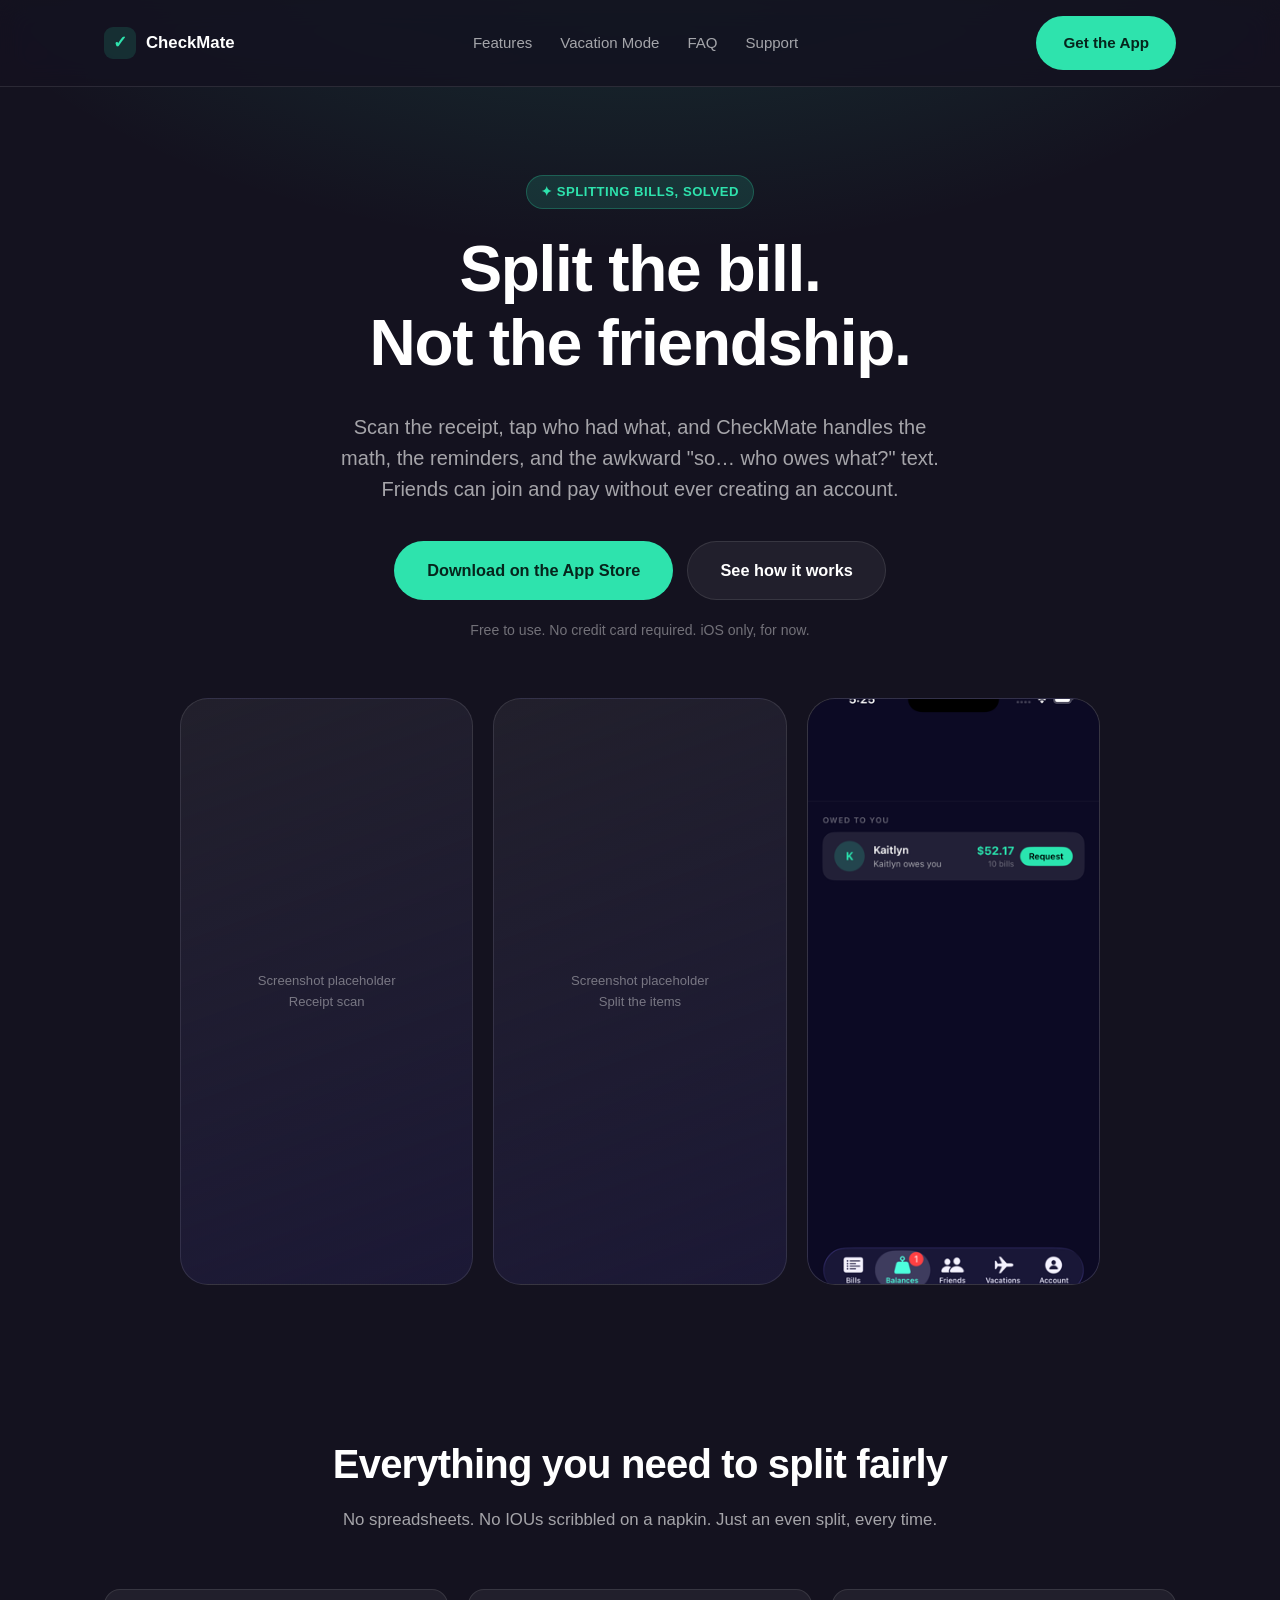
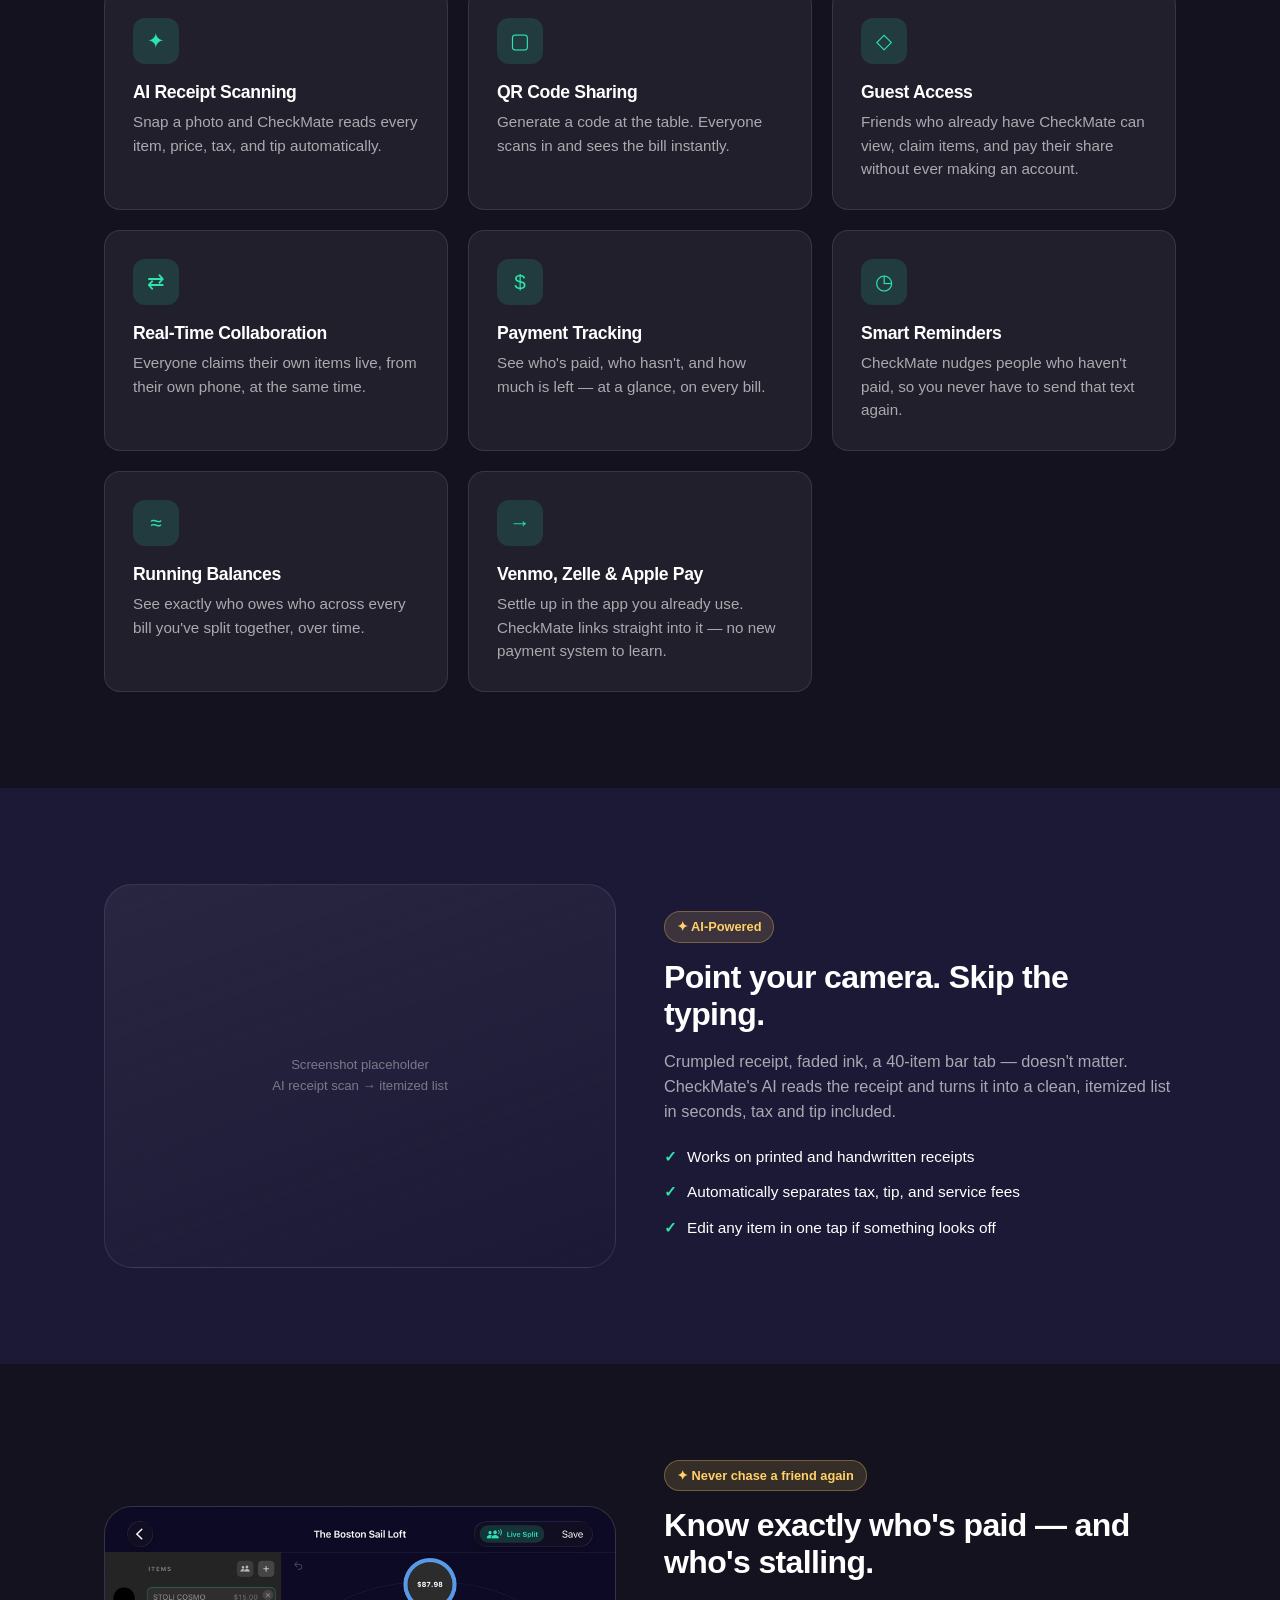
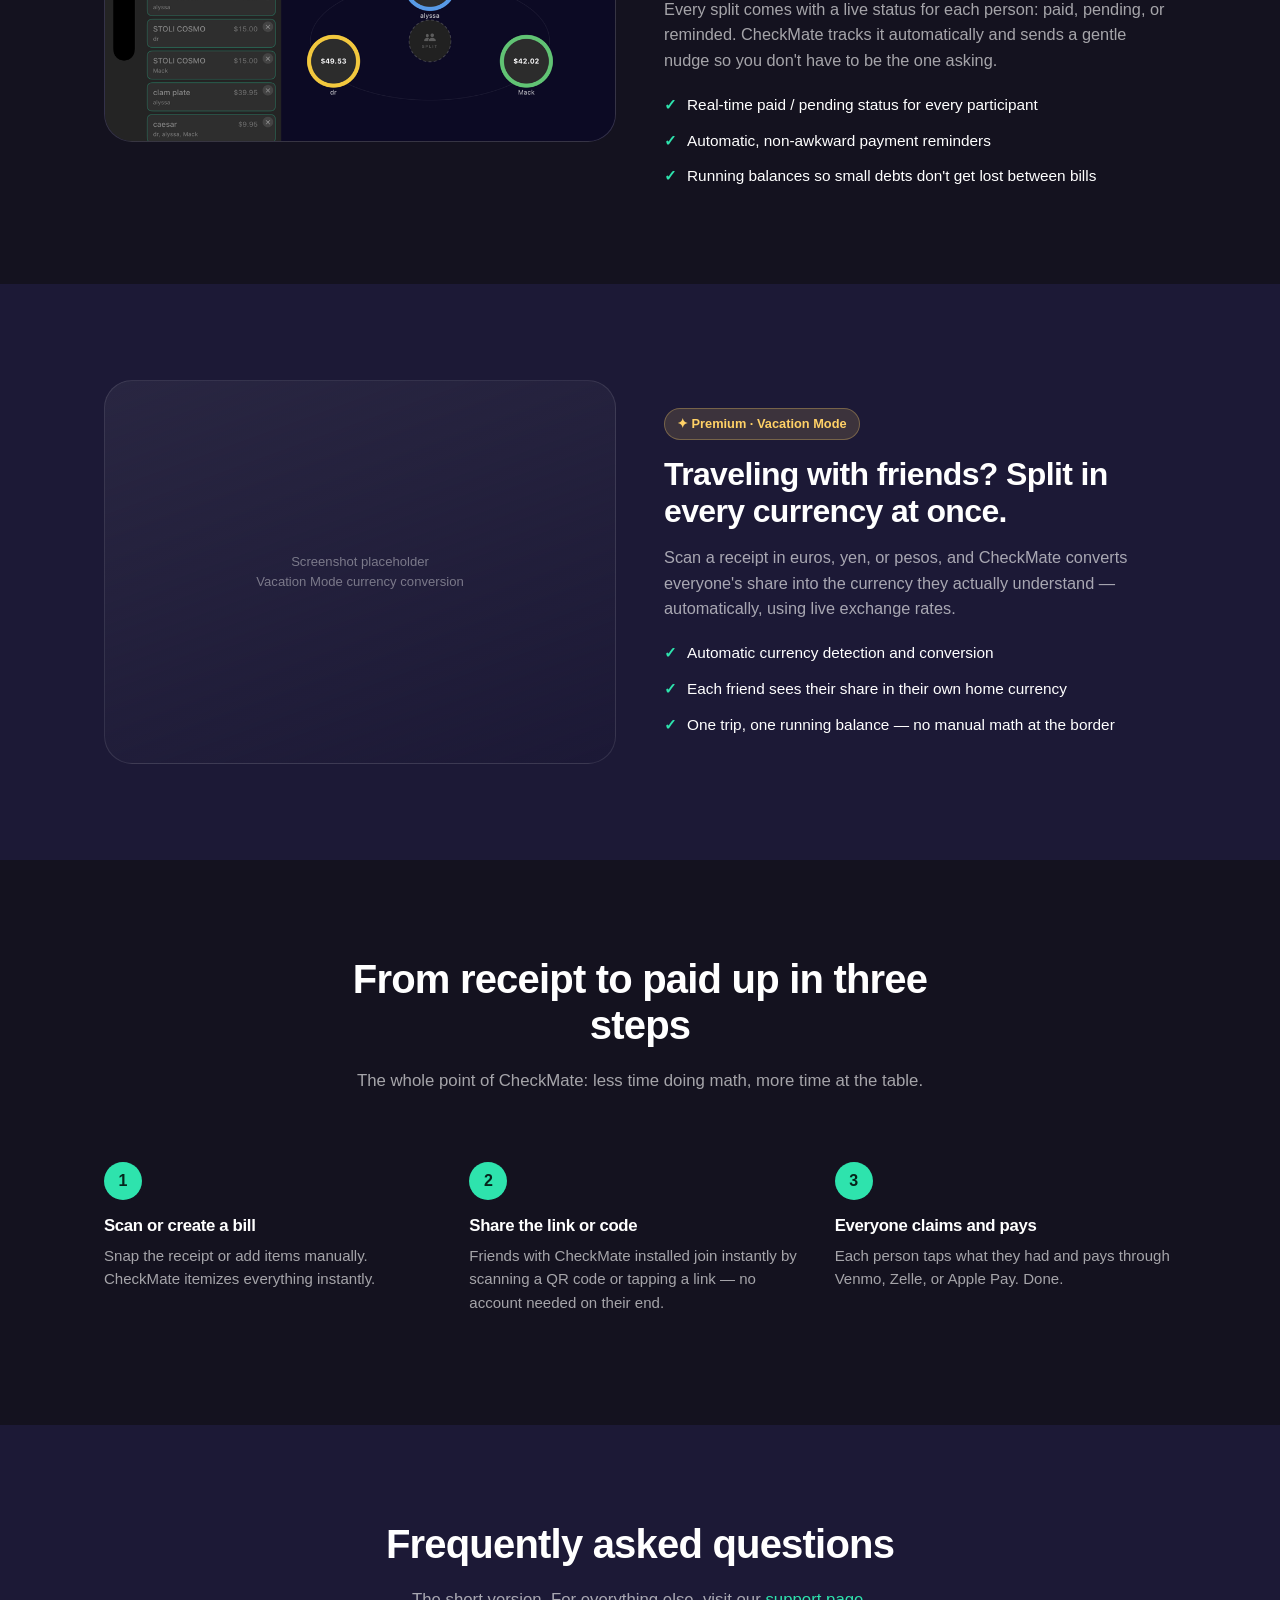
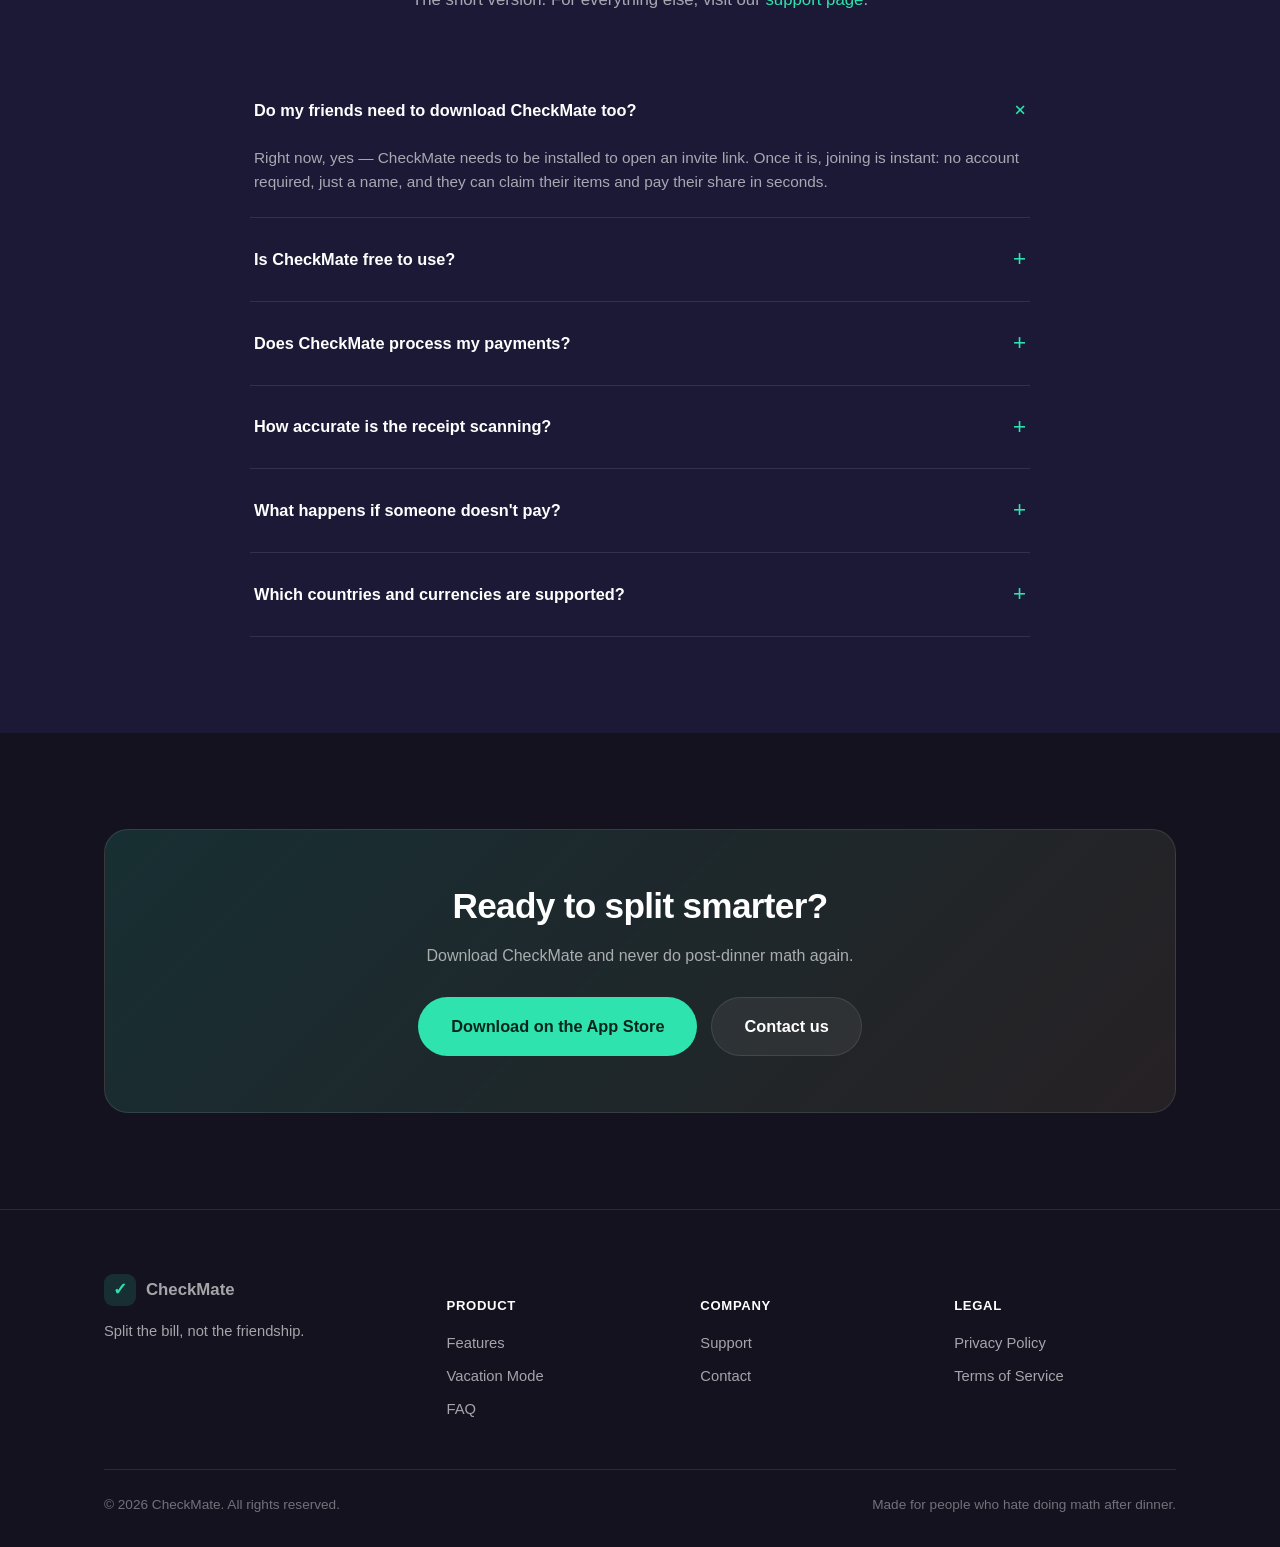
==== commit 0b323ce7: "Add two real app screenshots to the landing page Balances tab screenshot fills the hero's "Running b" ====
--- a/index.html
+++ b/index.html
@@ -62,7 +62,9 @@
         <div class="phone-row">
           <div class="phone-shot">Screenshot placeholder<br />Receipt scan</div>
           <div class="phone-shot">Screenshot placeholder<br />Split the items</div>
-          <div class="phone-shot">Screenshot placeholder<br />Running balances</div>
+          <div class="phone-shot" style="padding:0;overflow:hidden;">
+            <img src="/assets/screenshots/balances.png" alt="CheckMate Balances tab showing a friend's running balance" style="width:100%;height:100%;object-fit:cover;" />
+          </div>
         </div>
       </div>
     </div>
@@ -162,7 +164,9 @@
             <li>Running balances so small debts don't get lost between bills</li>
           </ul>
         </div>
-        <div class="phone-shot" style="aspect-ratio:4/3;">Screenshot placeholder<br />Payment status &amp; balances</div>
+        <div class="phone-shot" style="aspect-ratio:900/414;padding:0;overflow:hidden;">
+          <img src="/assets/screenshots/live-split.png" alt="CheckMate Live Split screen showing each person's running total in real time" style="width:100%;height:100%;object-fit:cover;" />
+        </div>
       </div>
     </div>
   </section>
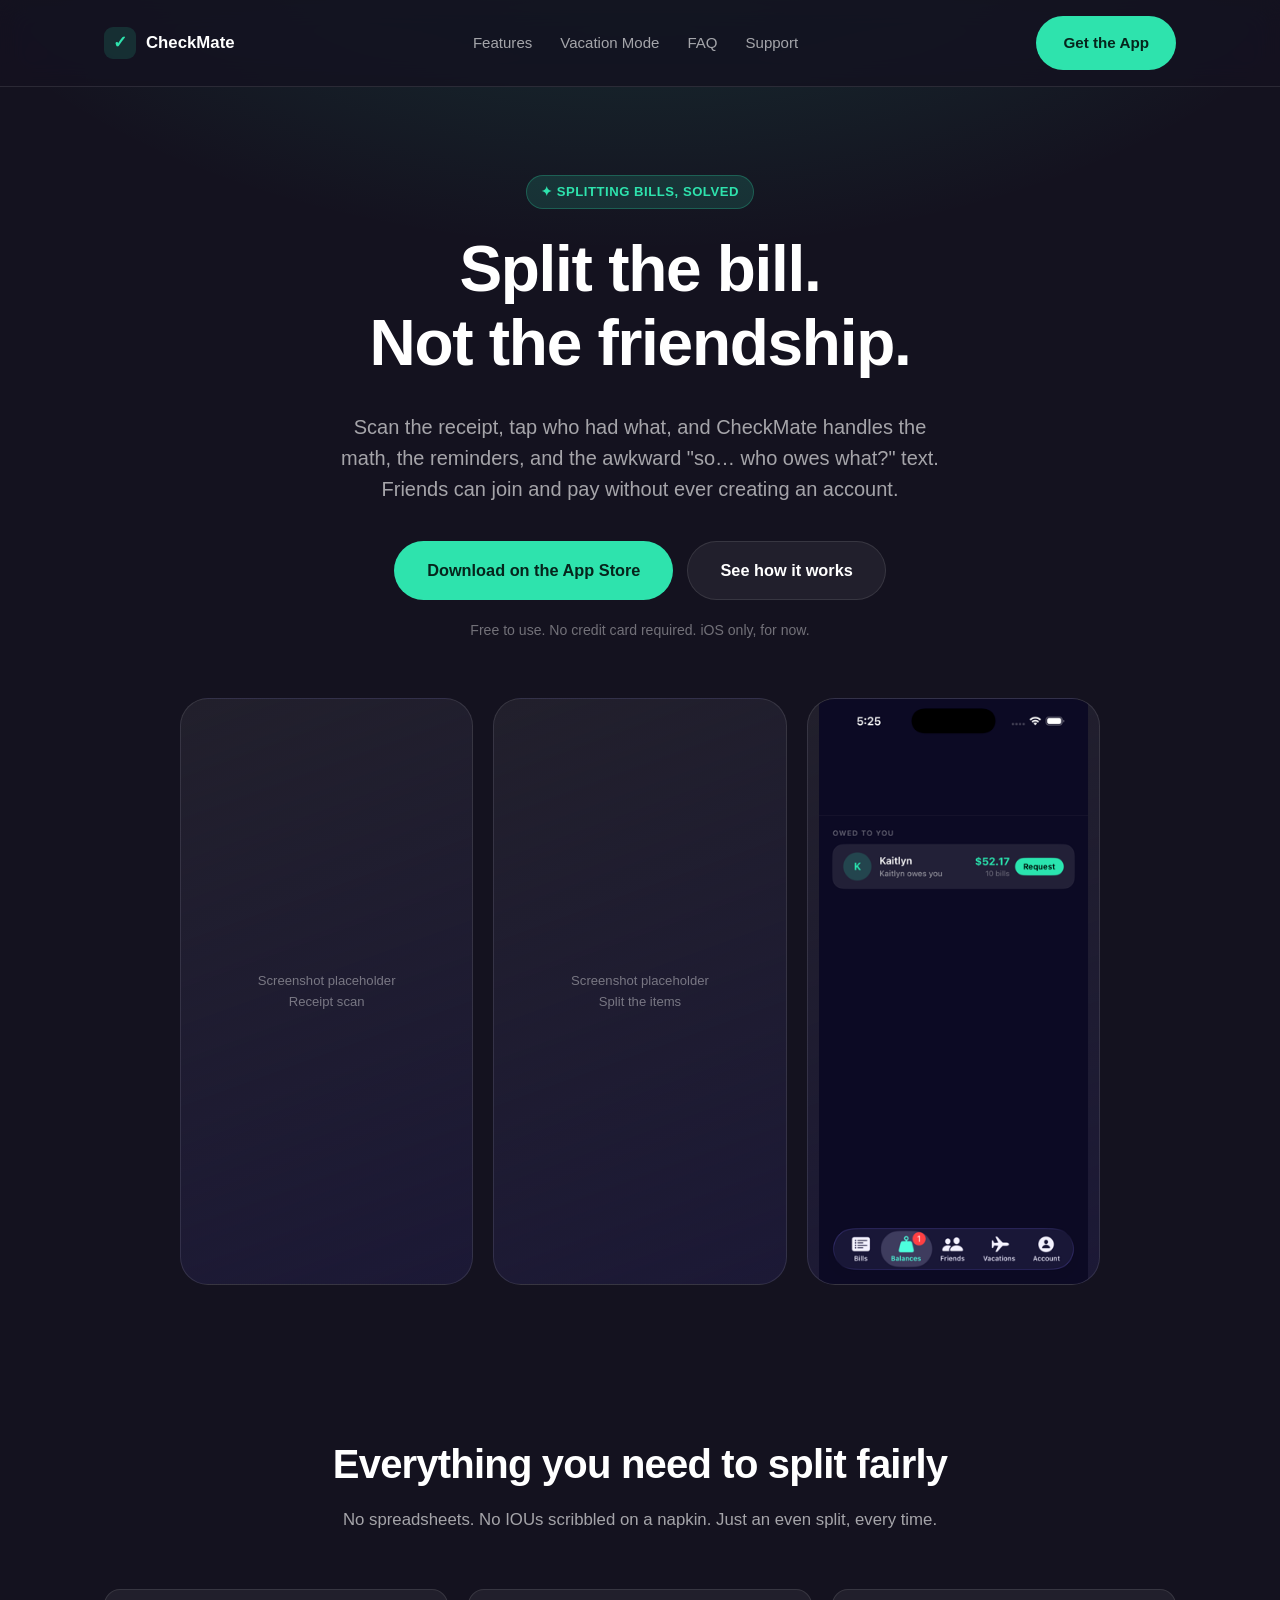
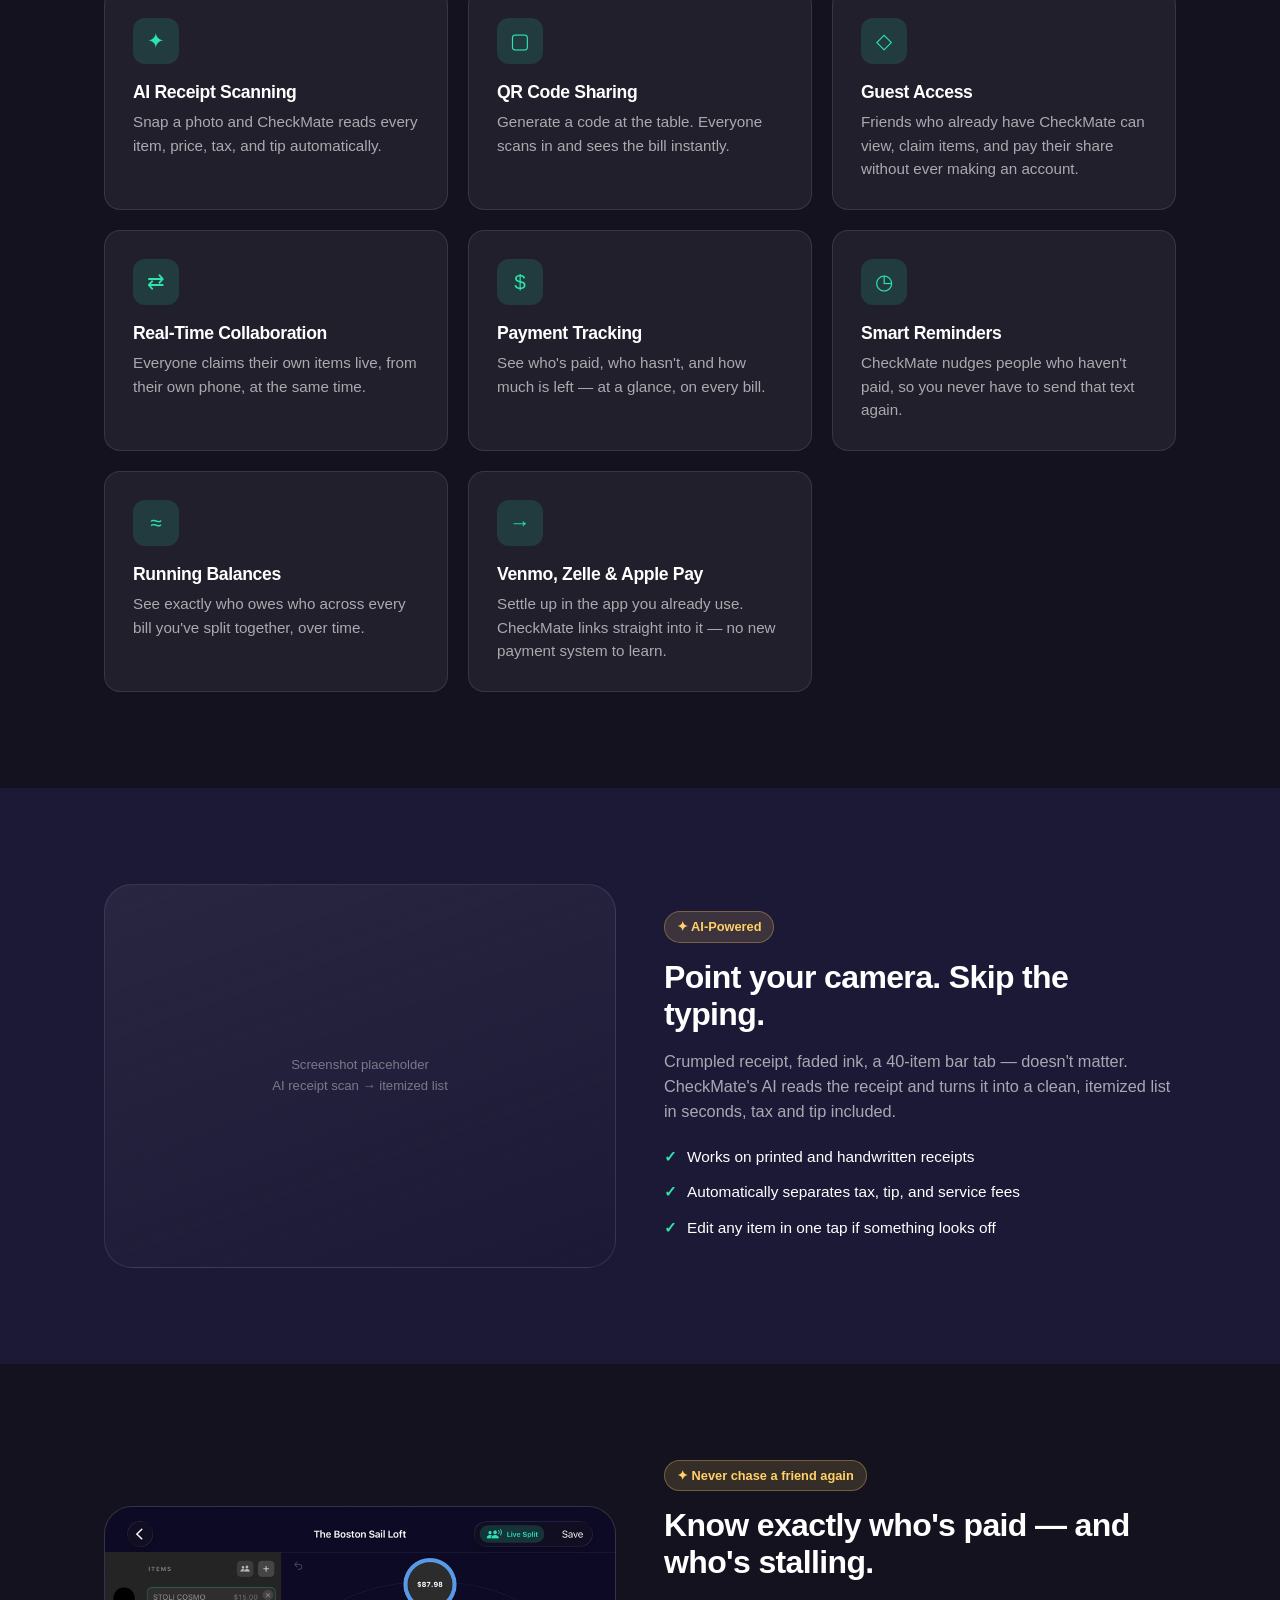
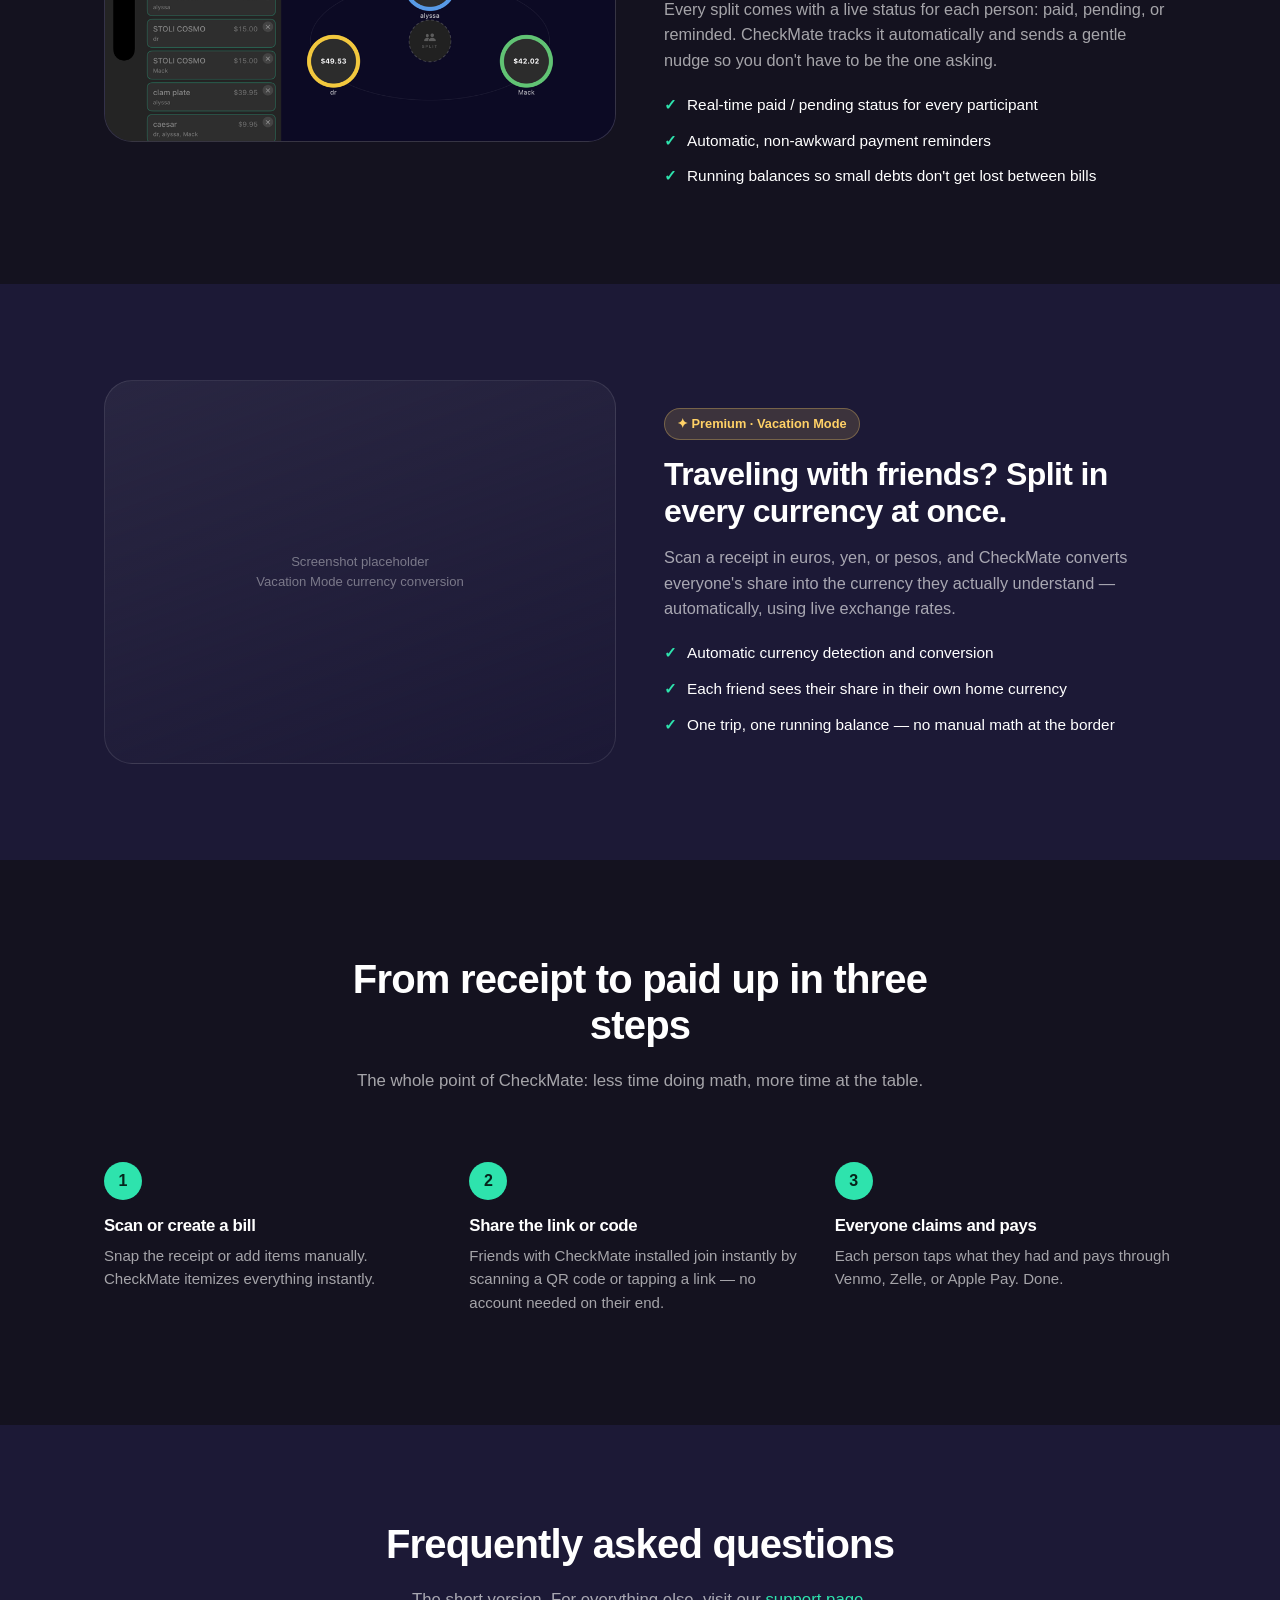
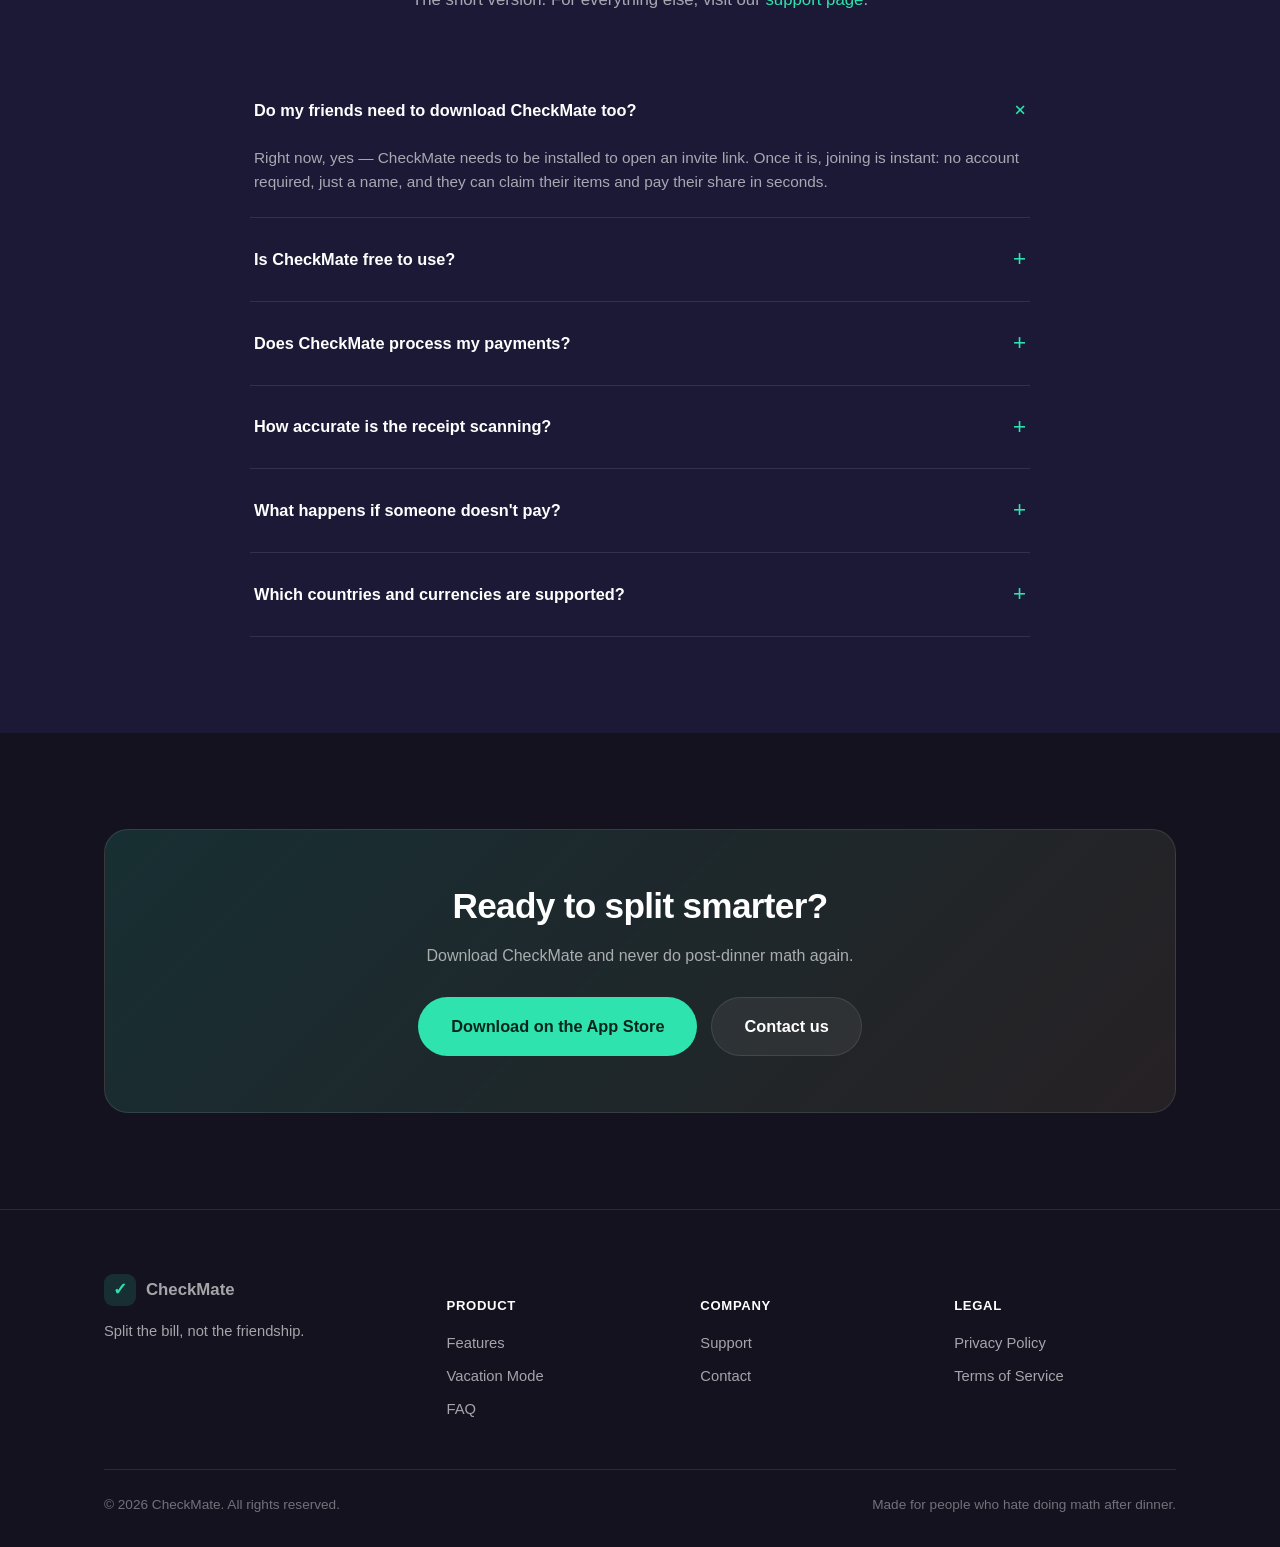
==== commit defb9a20: "Fix cropped Balances screenshot in hero object-fit:cover was cropping the status bar off the top sin" ====
--- a/index.html
+++ b/index.html
@@ -63,7 +63,7 @@
           <div class="phone-shot">Screenshot placeholder<br />Receipt scan</div>
           <div class="phone-shot">Screenshot placeholder<br />Split the items</div>
           <div class="phone-shot" style="padding:0;overflow:hidden;">
-            <img src="/assets/screenshots/balances.png" alt="CheckMate Balances tab showing a friend's running balance" style="width:100%;height:100%;object-fit:cover;" />
+            <img src="/assets/screenshots/balances.png" alt="CheckMate Balances tab showing a friend's running balance" style="width:100%;height:100%;object-fit:contain;" />
           </div>
         </div>
       </div>
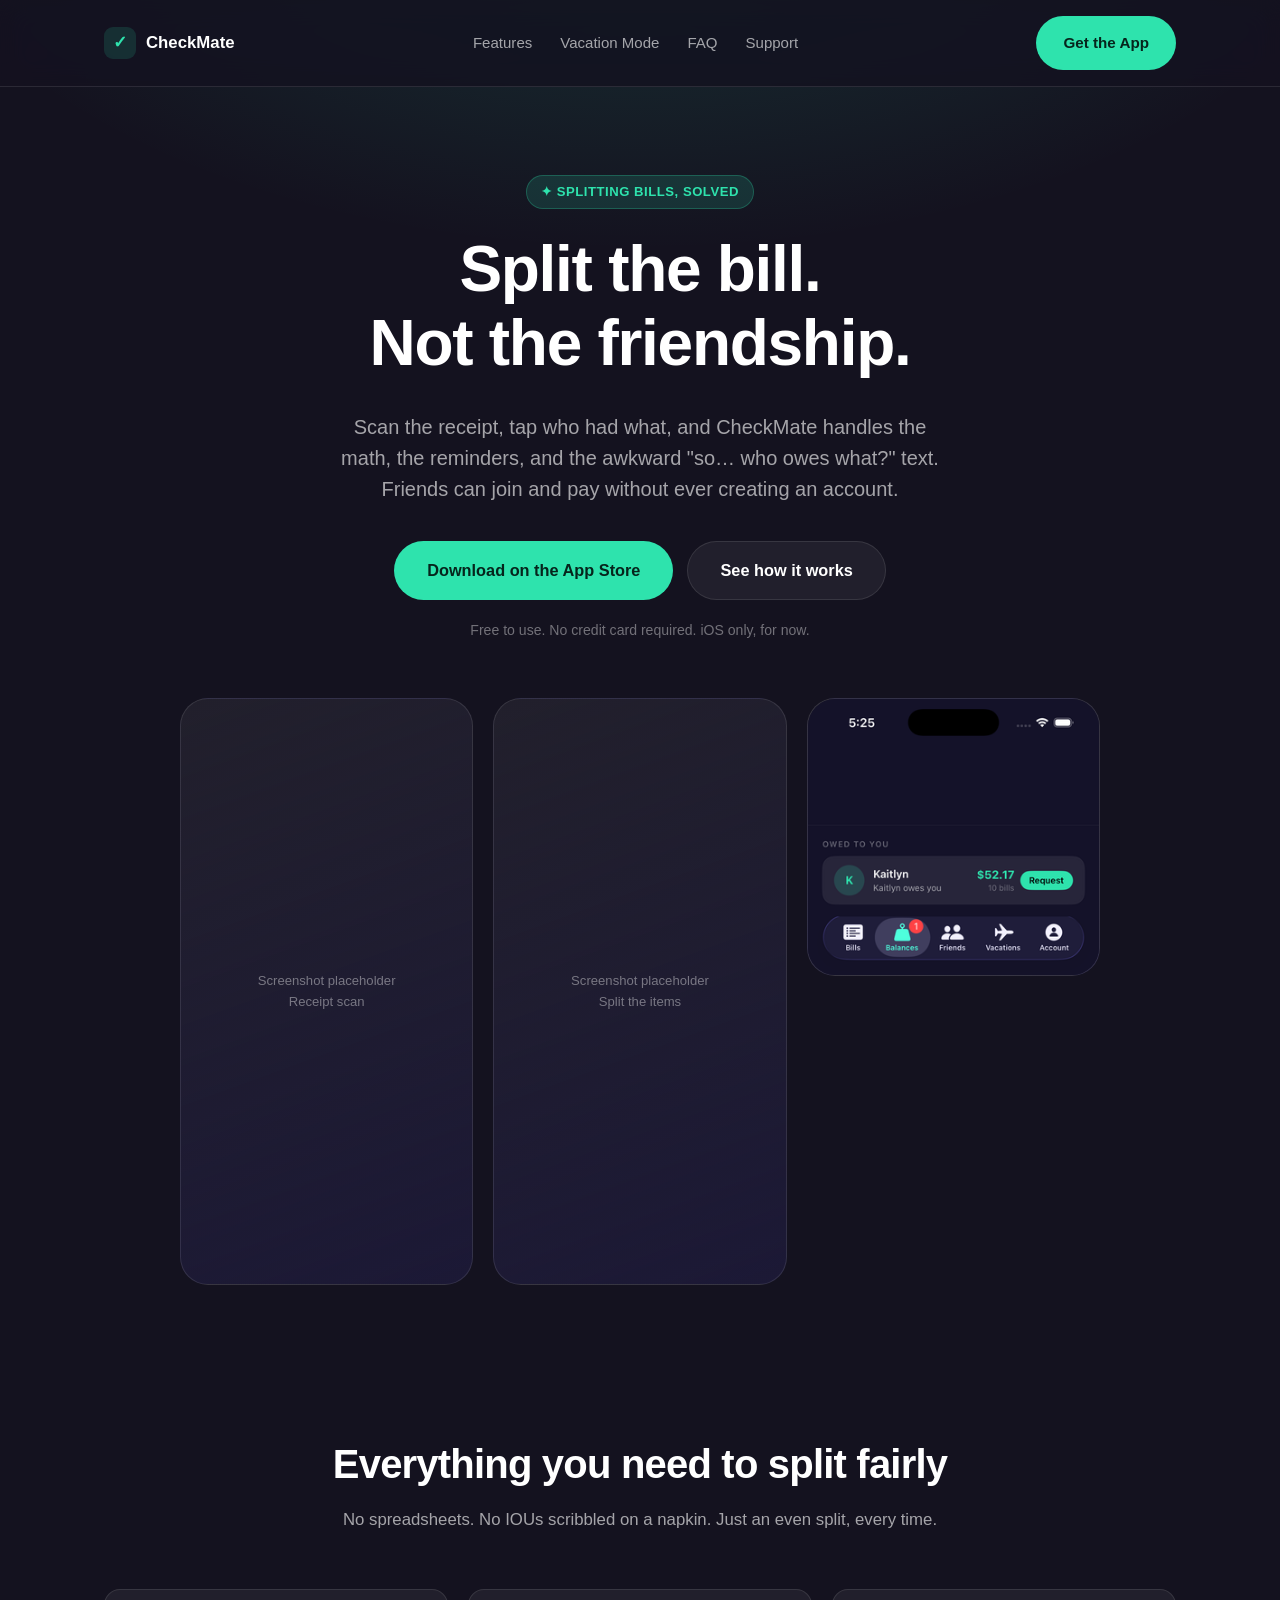
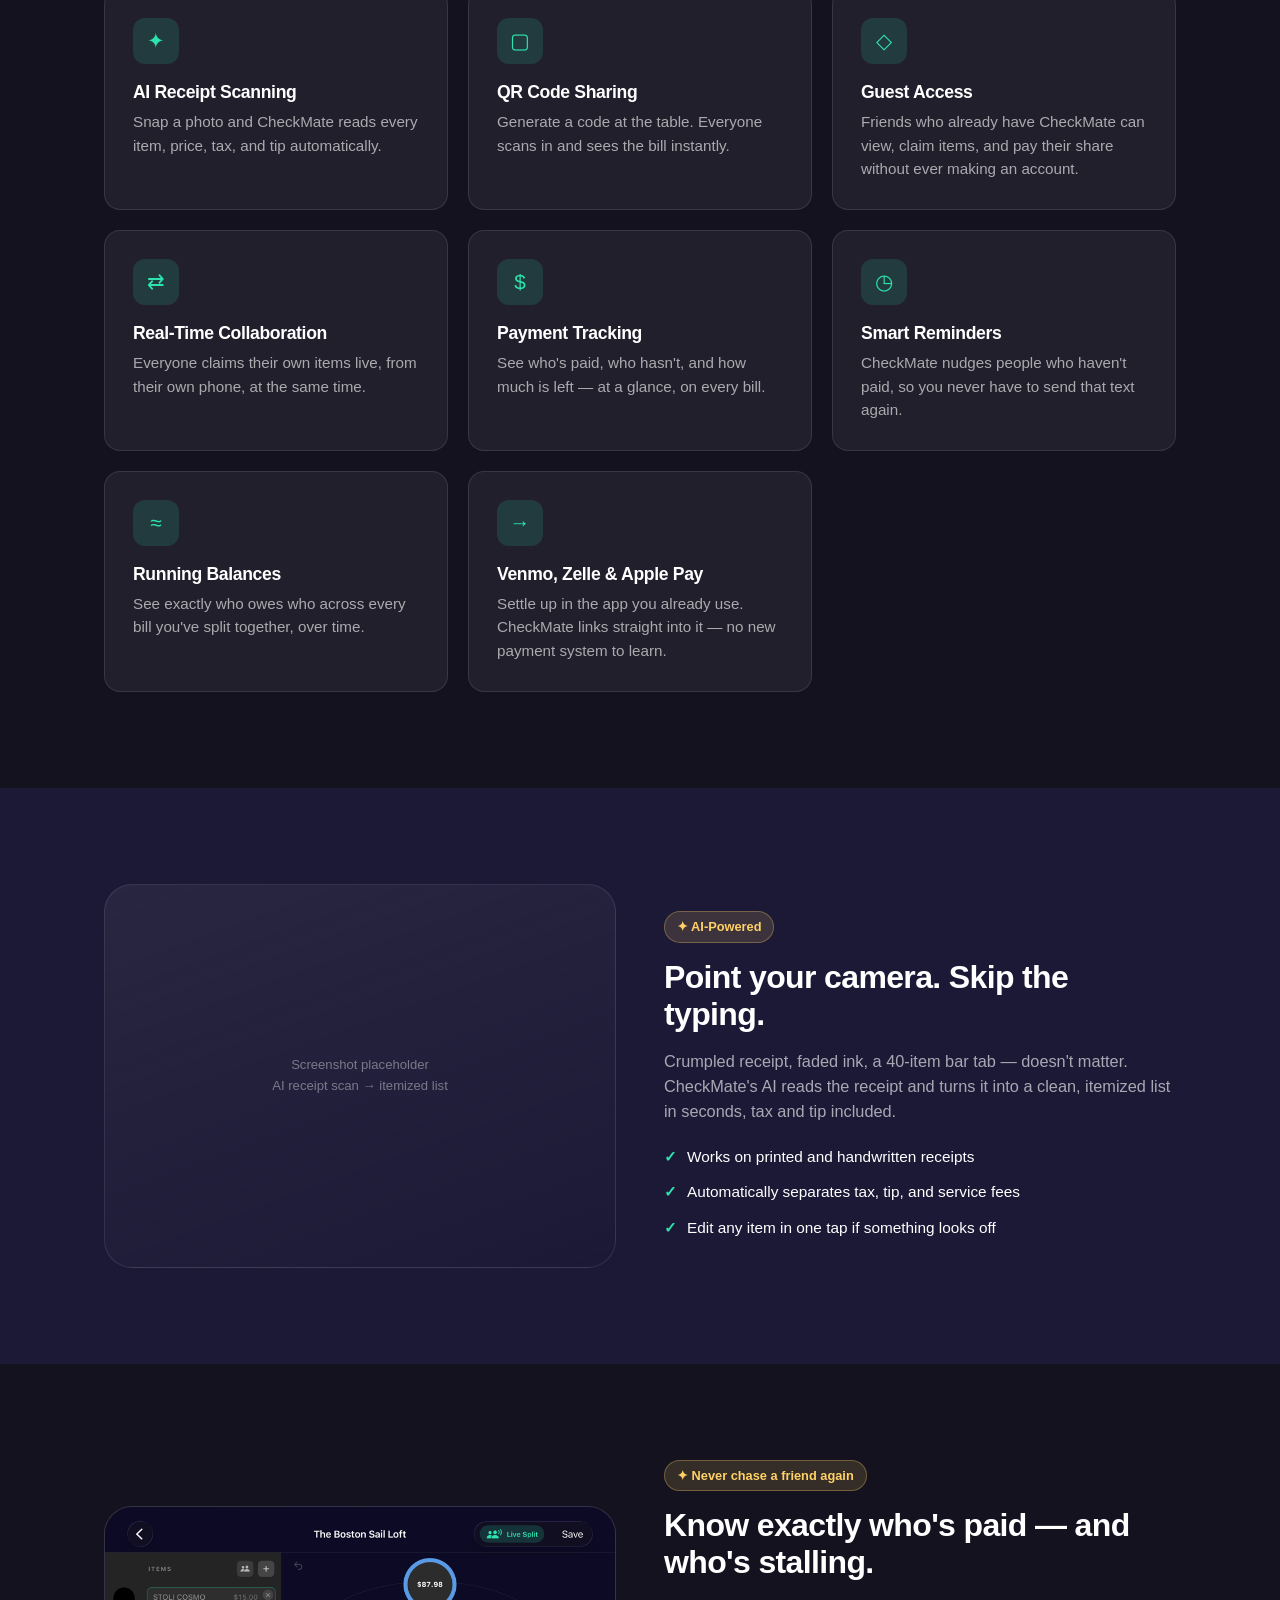
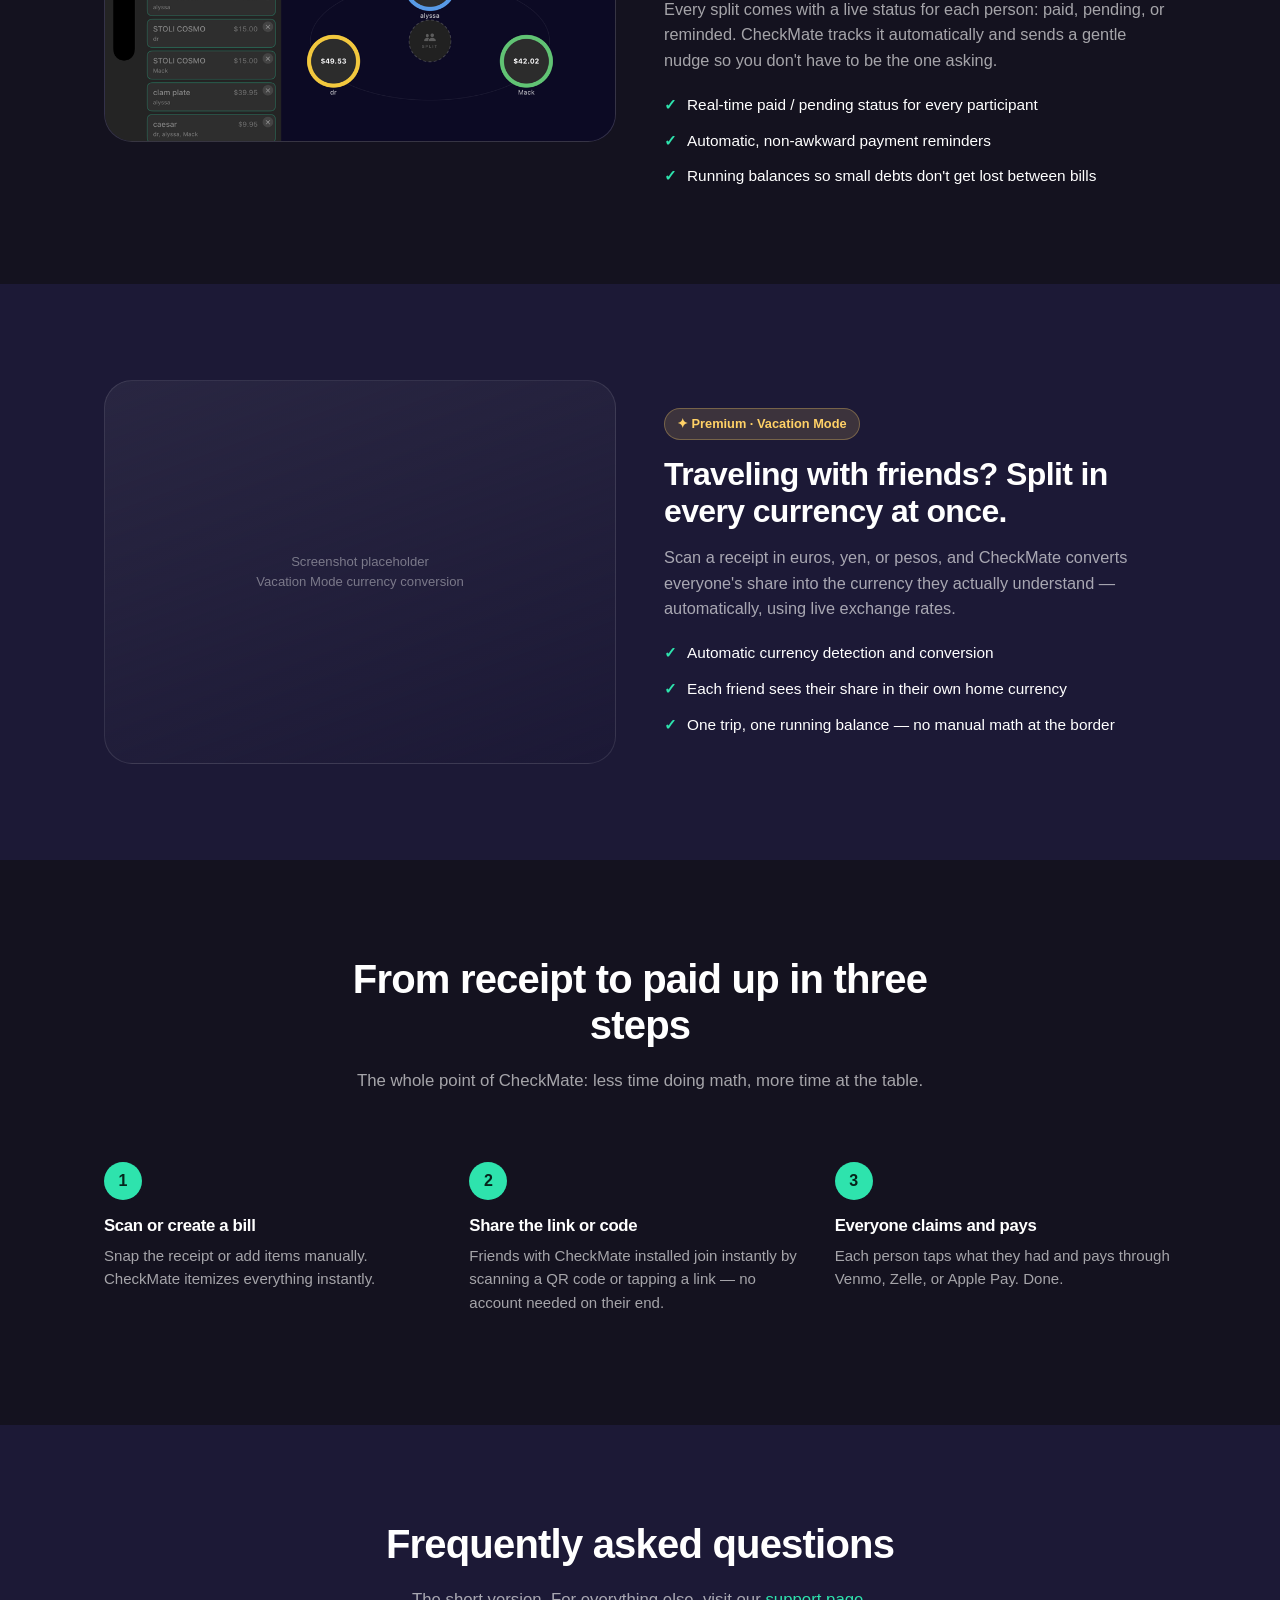
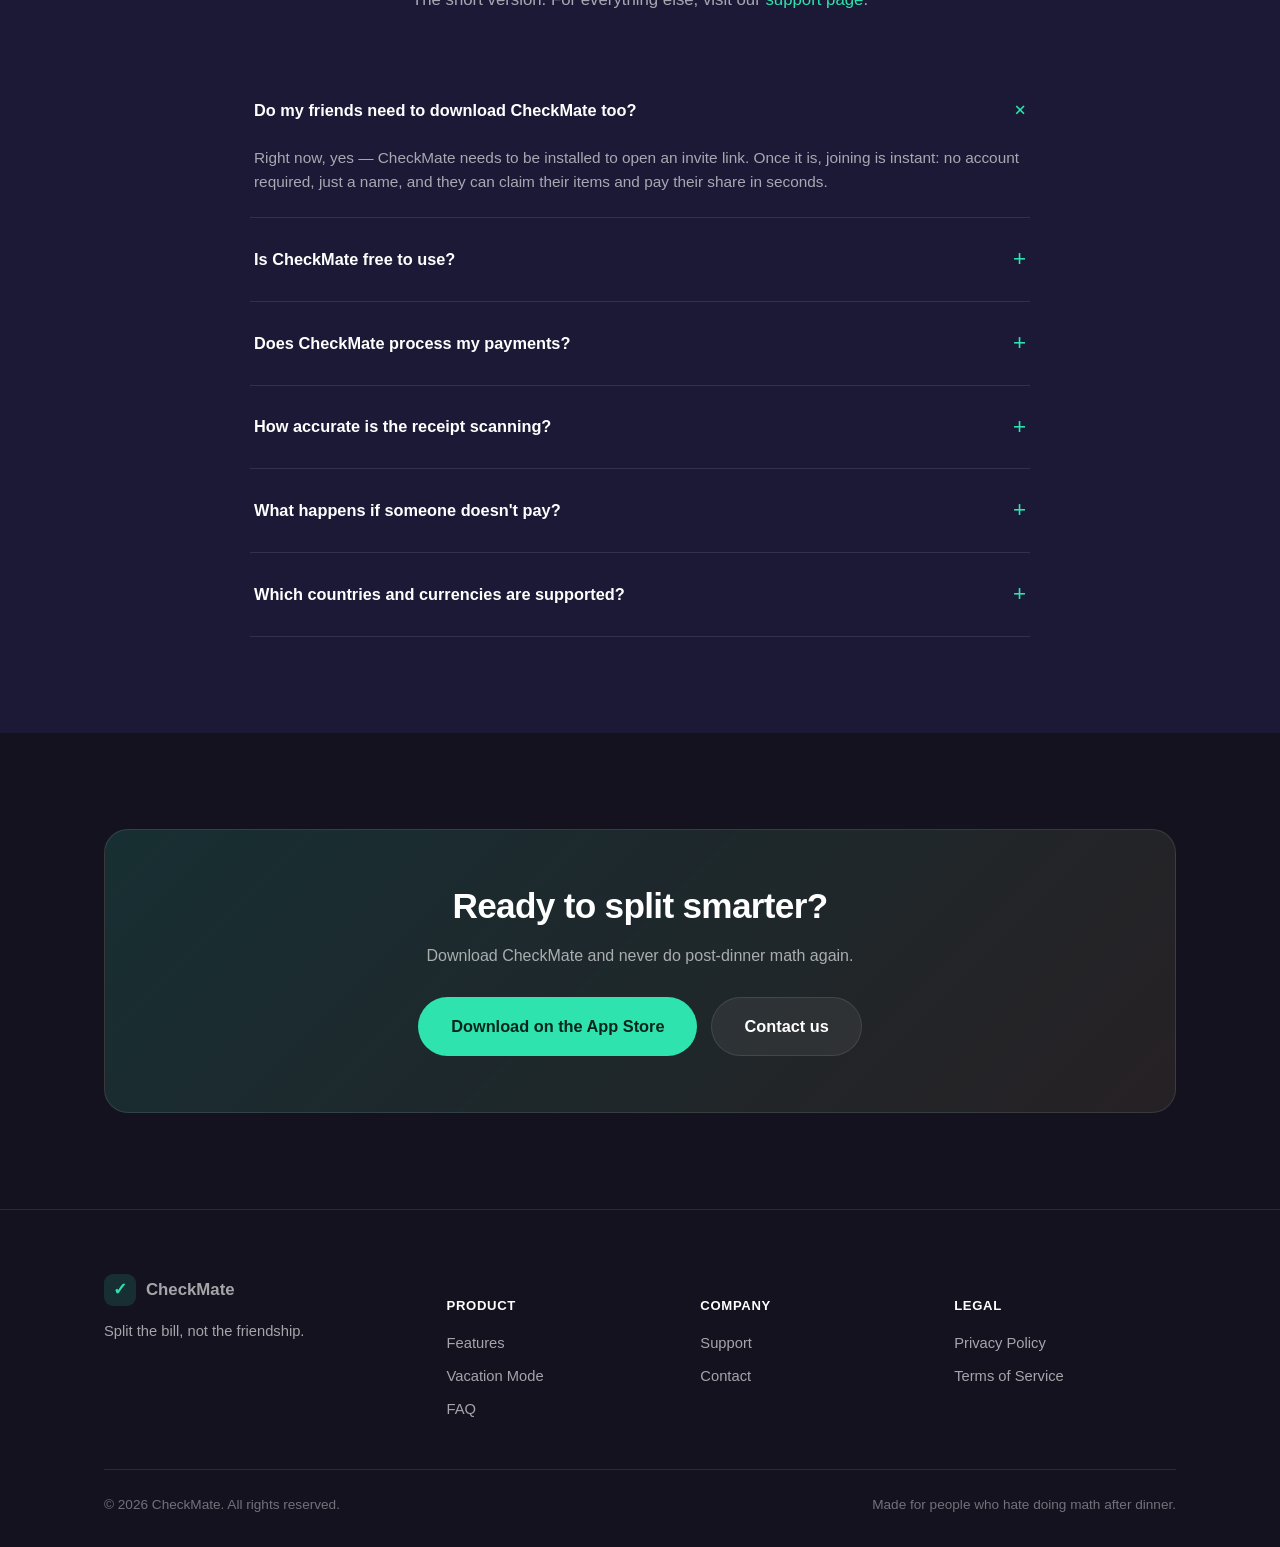
==== commit 8069d1a6: "Recrop Balances screenshot to remove dead space The raw screenshot had ~1750px of empty background b" ====
--- a/index.html
+++ b/index.html
@@ -62,8 +62,8 @@
         <div class="phone-row">
           <div class="phone-shot">Screenshot placeholder<br />Receipt scan</div>
           <div class="phone-shot">Screenshot placeholder<br />Split the items</div>
-          <div class="phone-shot" style="padding:0;overflow:hidden;">
-            <img src="/assets/screenshots/balances.png" alt="CheckMate Balances tab showing a friend's running balance" style="width:100%;height:100%;object-fit:contain;" />
+          <div class="phone-shot" style="aspect-ratio:322/305;align-self:start;padding:0;overflow:hidden;">
+            <img src="/assets/screenshots/balances.png" alt="CheckMate Balances tab showing a friend's running balance" style="width:100%;height:100%;object-fit:cover;" />
           </div>
         </div>
       </div>
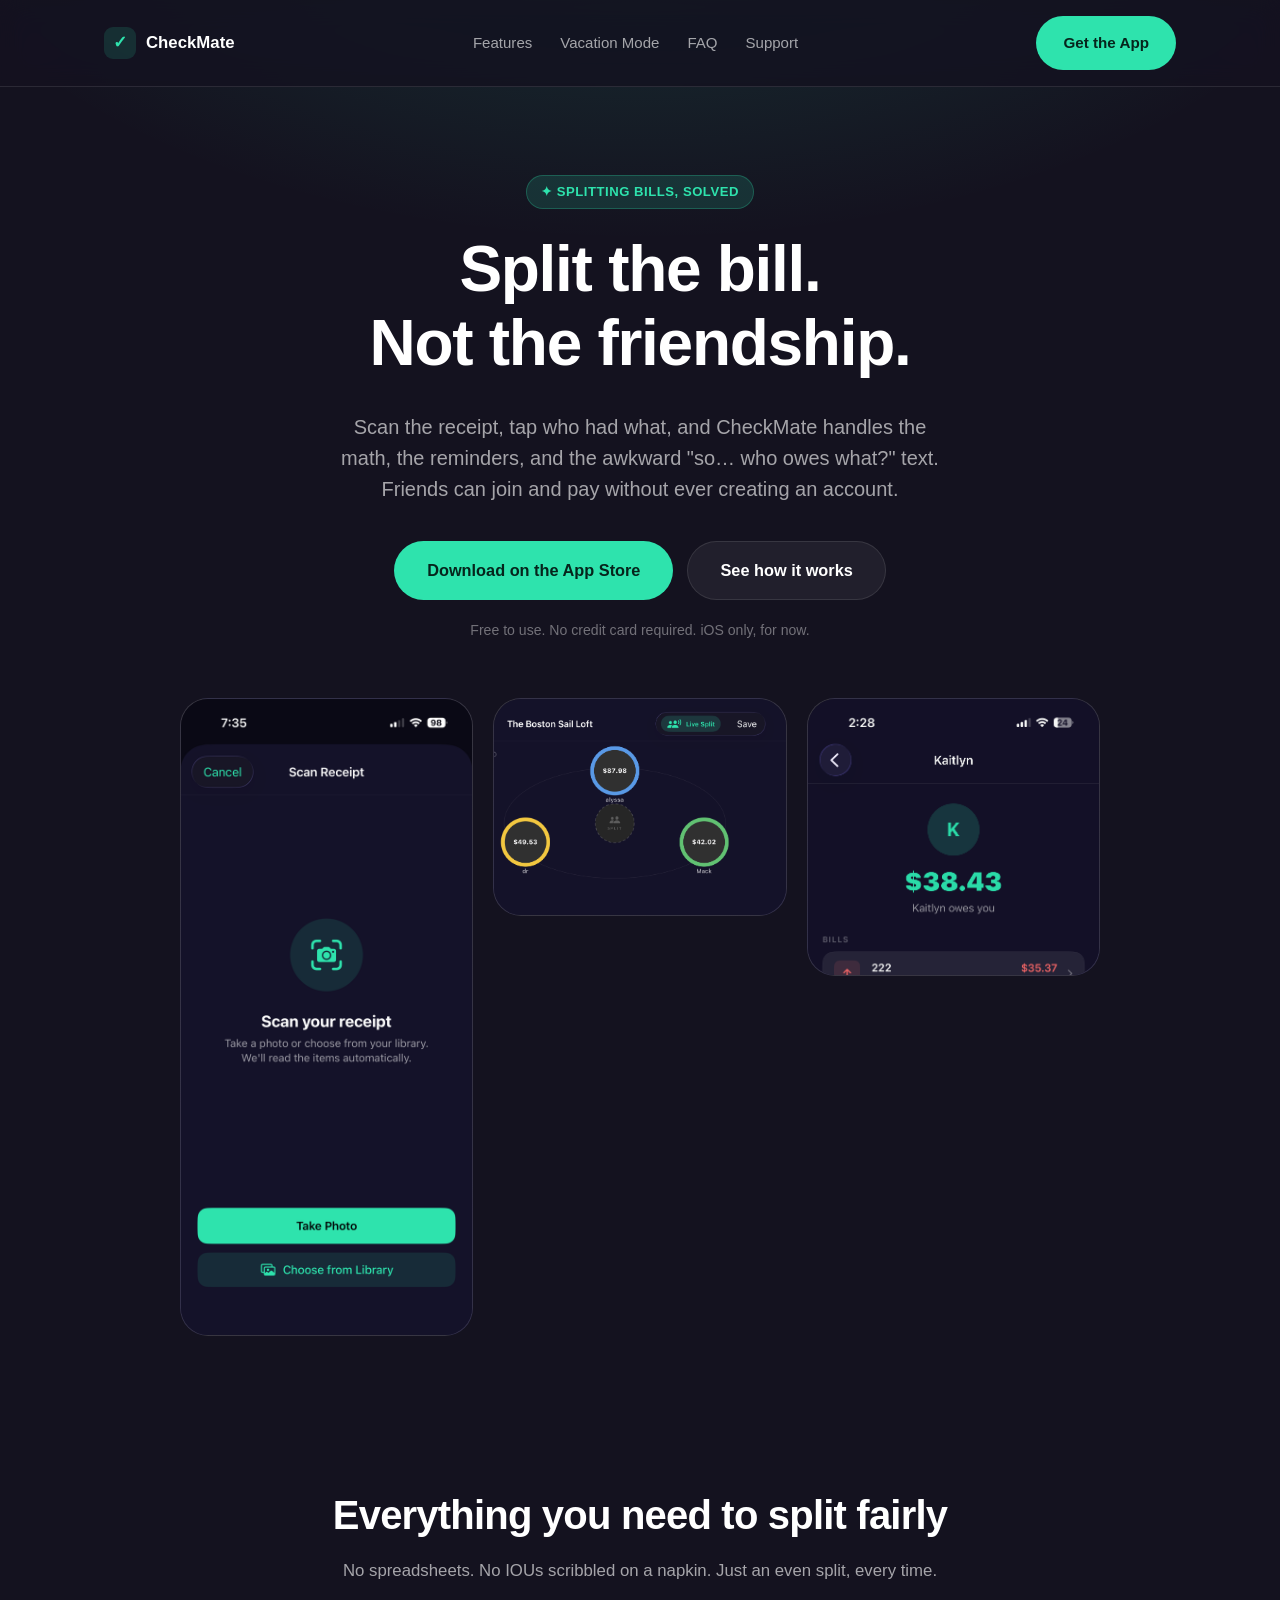
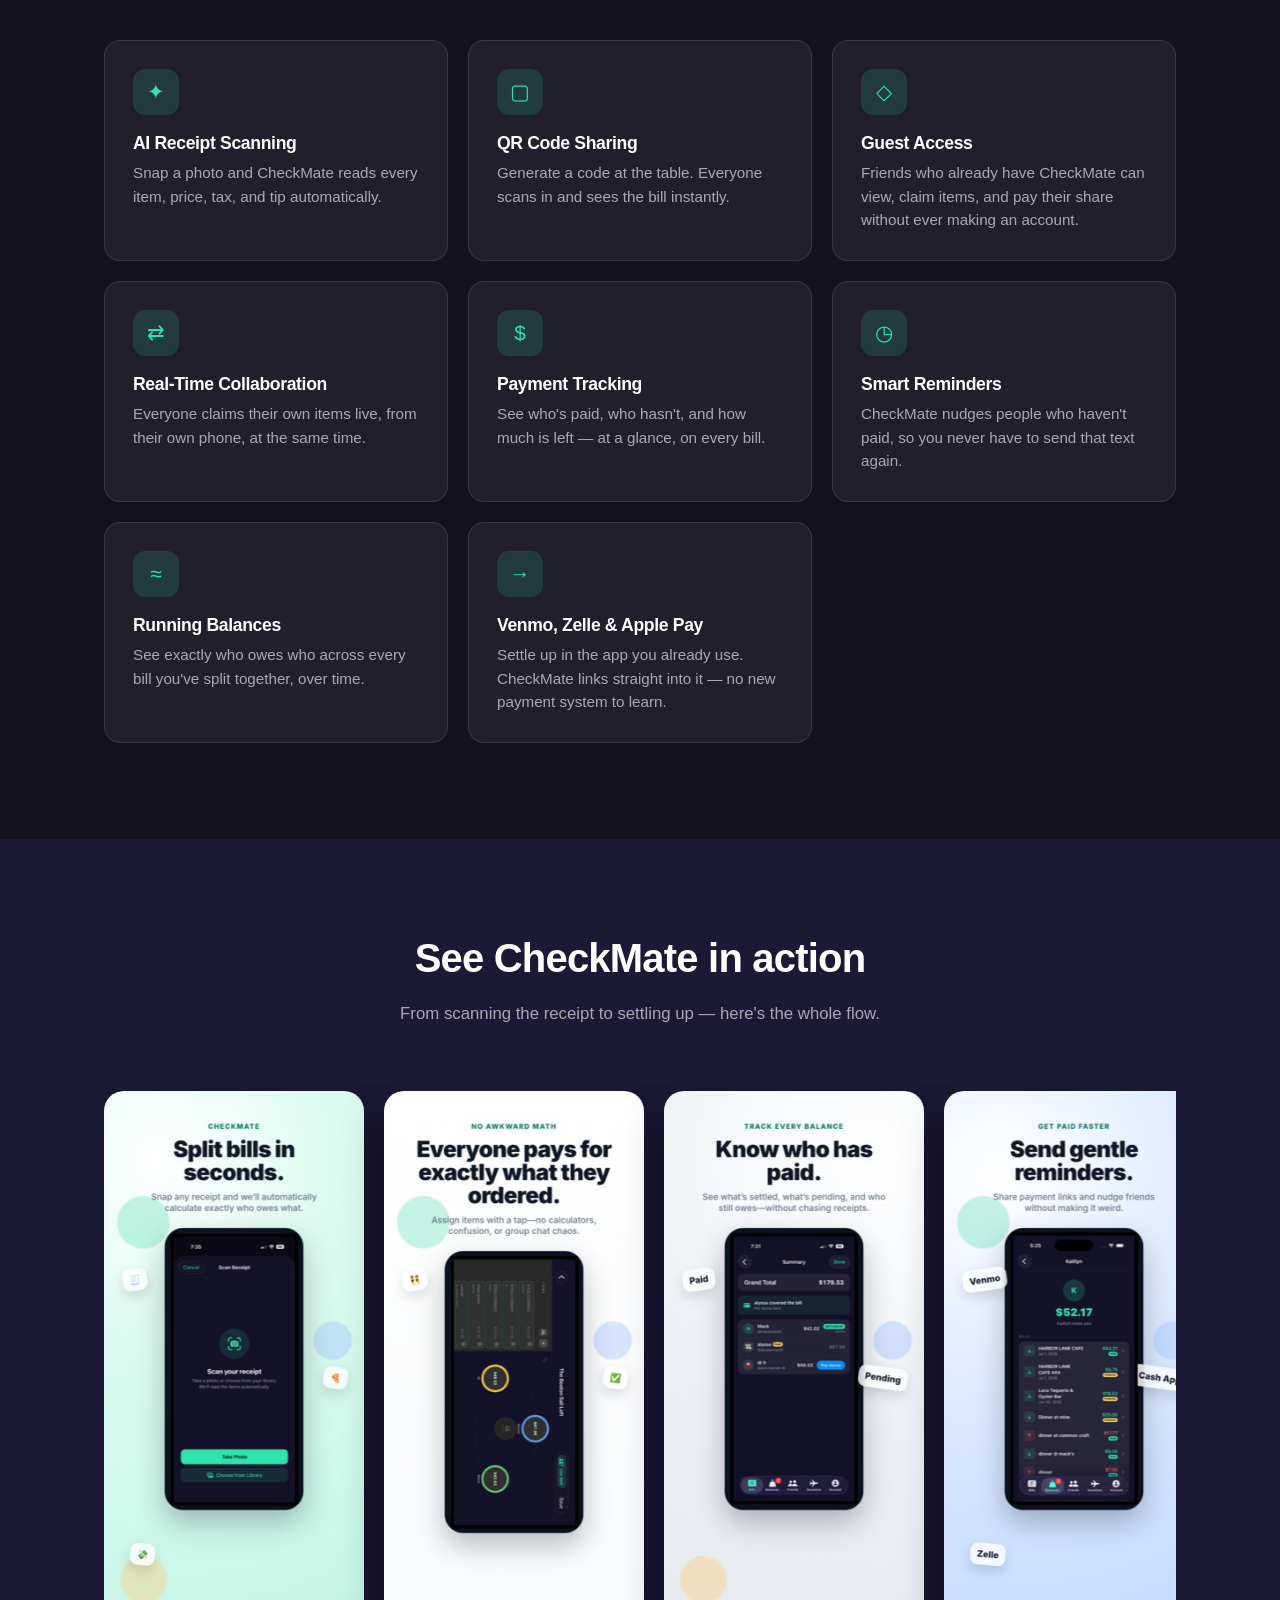
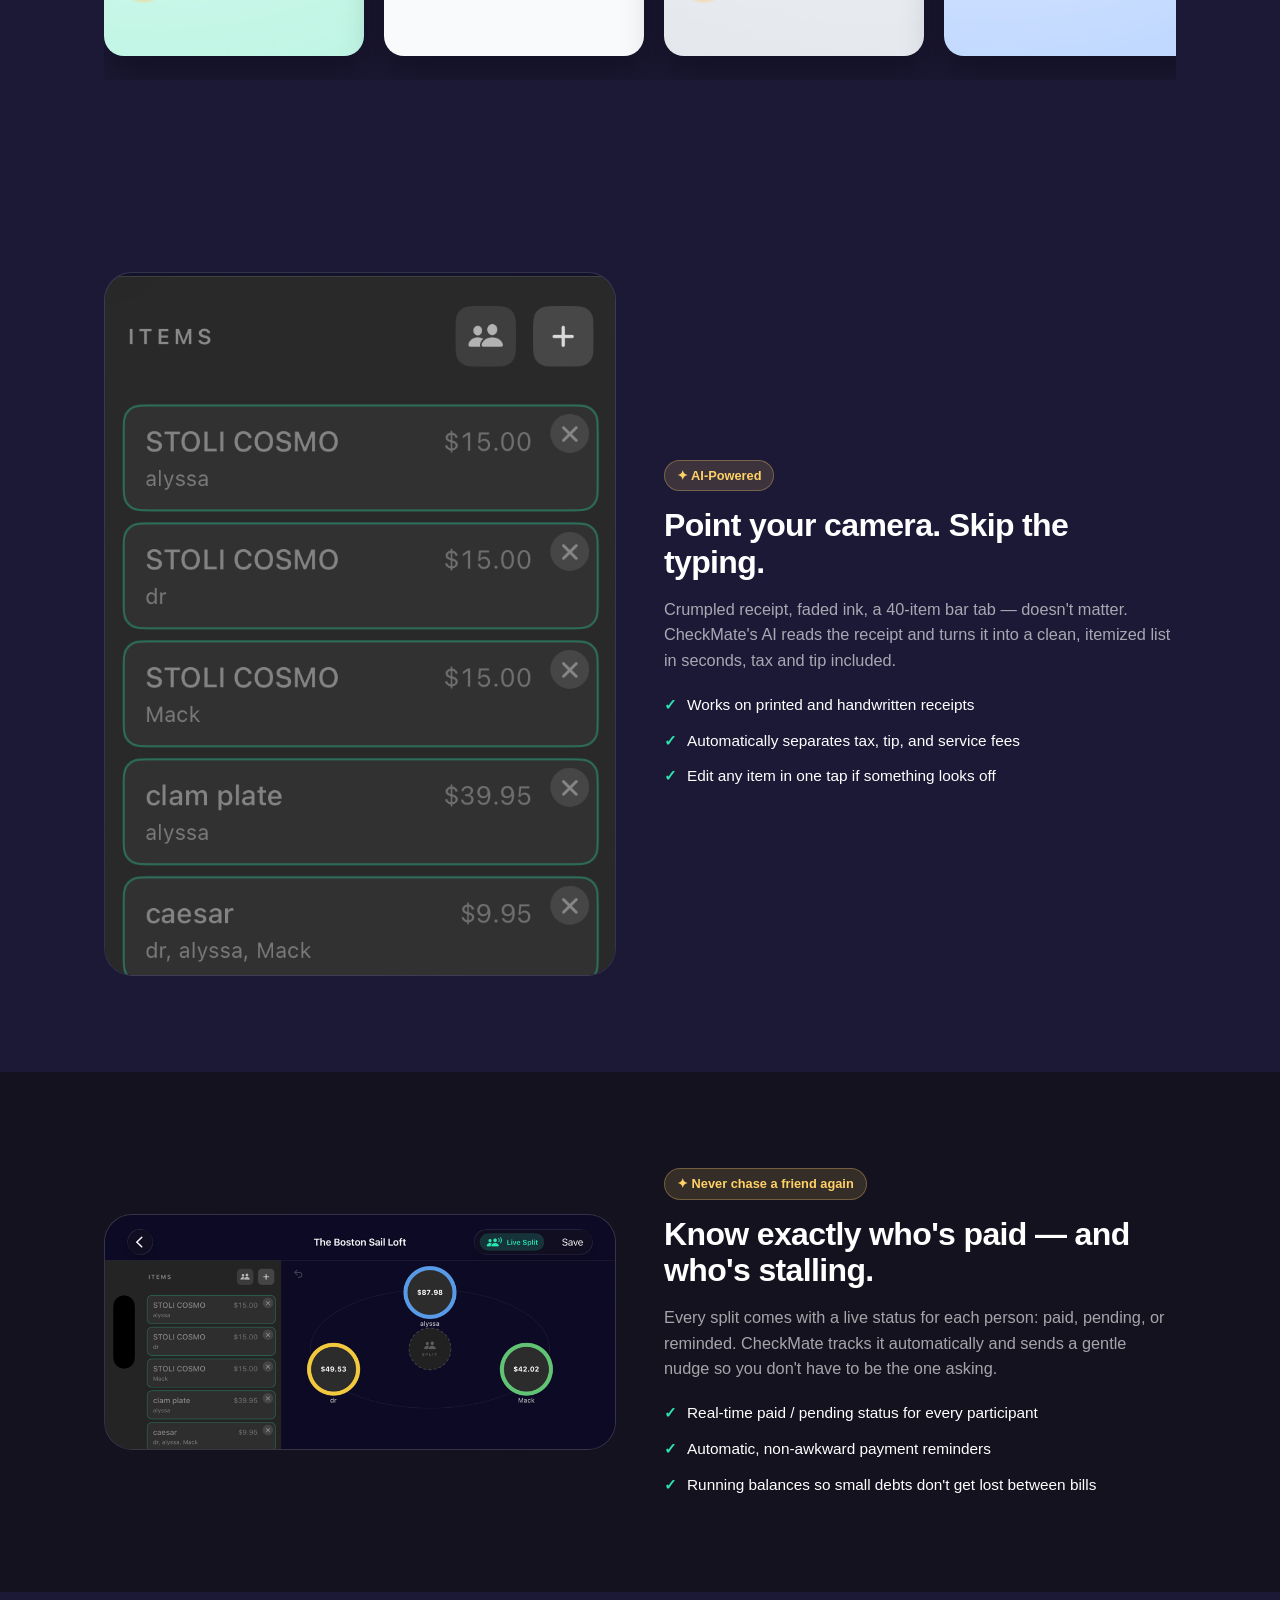
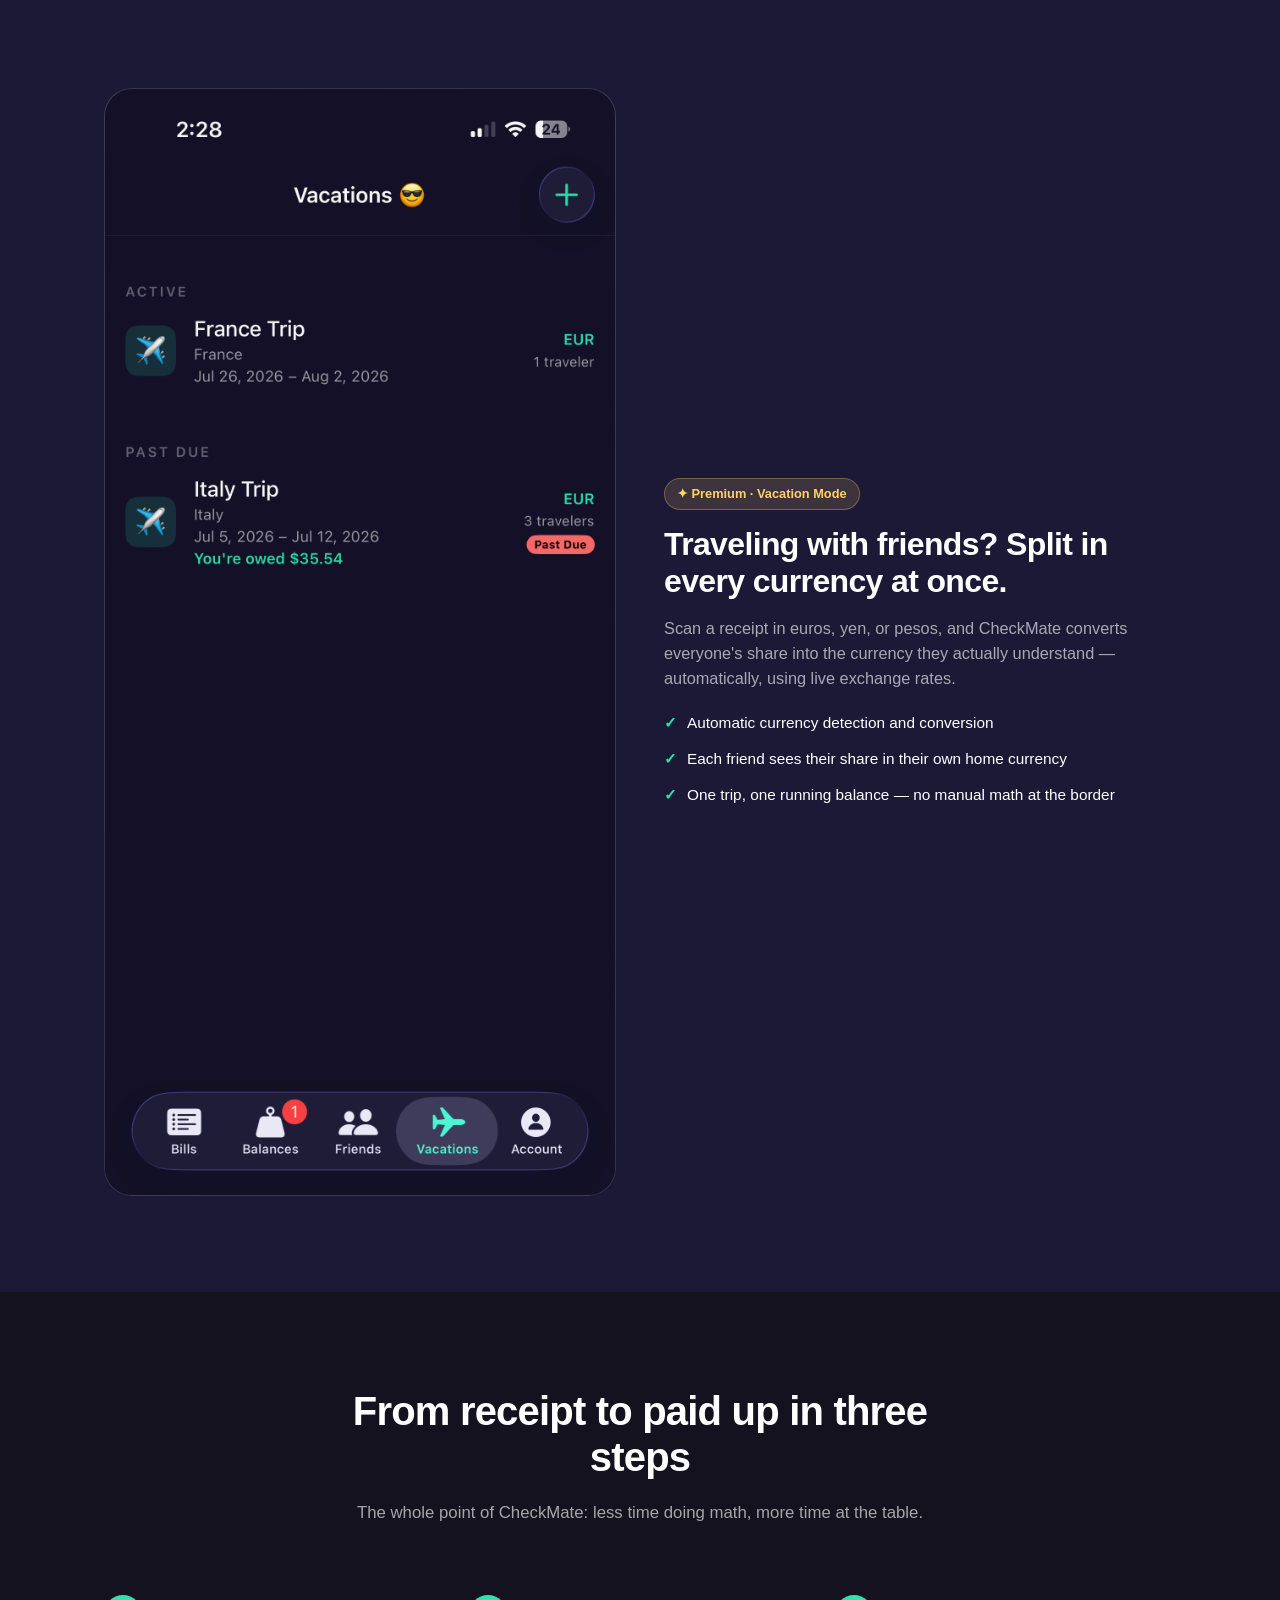
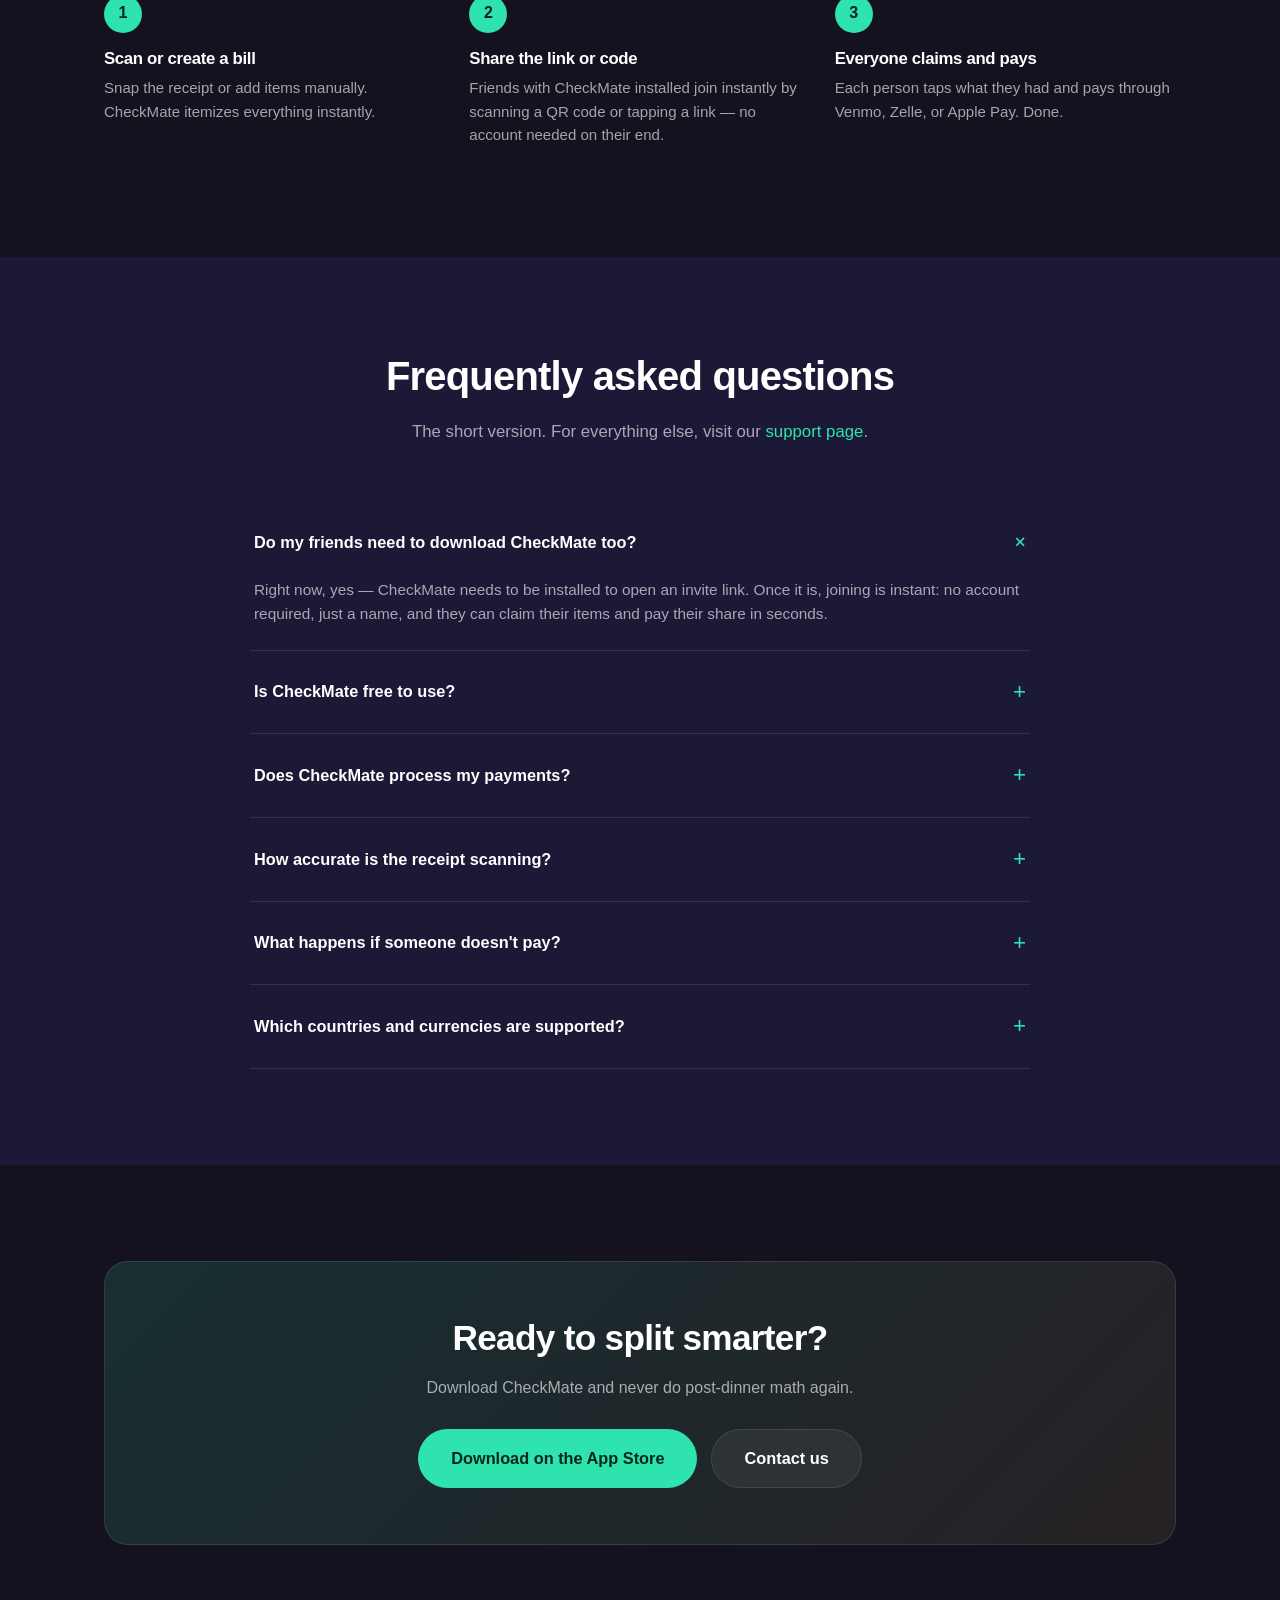
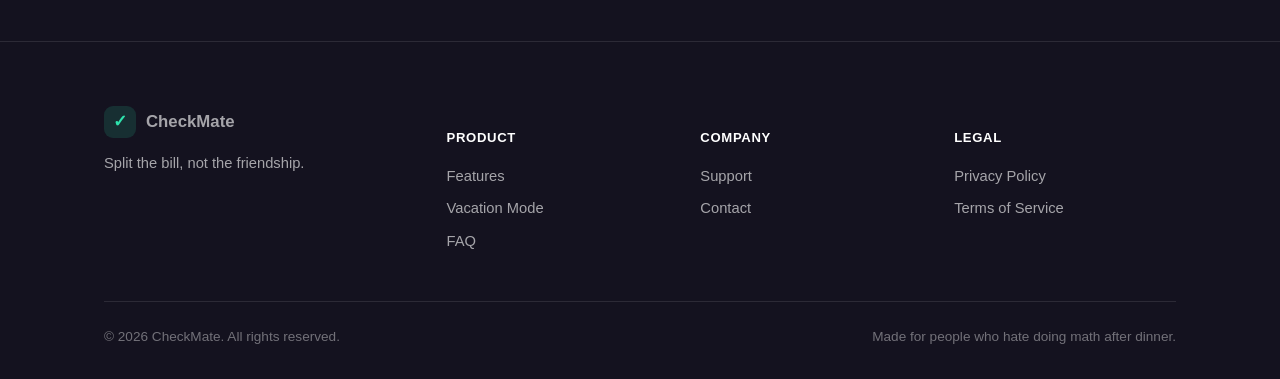
==== commit 9a51bd19: "Add real app screenshots for showcase, spotlight, and hero sections Replaces the Vacation Mode text " ====
--- a/index.html
+++ b/index.html
@@ -60,10 +60,14 @@
 
       <div class="hero-frame">
         <div class="phone-row">
-          <div class="phone-shot">Screenshot placeholder<br />Receipt scan</div>
-          <div class="phone-shot">Screenshot placeholder<br />Split the items</div>
+          <div class="phone-shot" style="aspect-ratio:620/1348;padding:0;overflow:hidden;">
+            <img src="/assets/screenshots/hero-receipt-scan.png" alt="CheckMate Scan Receipt screen with Take Photo and Choose from Library options" style="width:100%;height:100%;object-fit:cover;" />
+          </div>
+          <div class="phone-shot" style="aspect-ratio:1622/1206;align-self:start;padding:0;overflow:hidden;">
+            <img src="/assets/screenshots/hero-split-circles.png" alt="CheckMate Live Split screen showing each person's split total in colored circles" style="width:100%;height:100%;object-fit:cover;" />
+          </div>
           <div class="phone-shot" style="aspect-ratio:322/305;align-self:start;padding:0;overflow:hidden;">
-            <img src="/assets/screenshots/balances.png" alt="CheckMate Balances tab showing a friend's running balance" style="width:100%;height:100%;object-fit:cover;" />
+            <img src="/assets/screenshots/balances.png" alt="CheckMate Balances tab showing a friend's running balance" style="width:100%;height:100%;object-fit:cover;object-position:top;" />
           </div>
         </div>
       </div>
@@ -123,11 +127,31 @@
     </div>
   </section>
 
+  <!-- ===================== SCREENSHOT SHOWCASE ===================== -->
+  <section class="section section-alt">
+    <div class="container">
+      <div class="section-head">
+        <h2>See CheckMate in action</h2>
+        <p>From scanning the receipt to settling up — here's the whole flow.</p>
+      </div>
+      <div class="showcase-scroll">
+        <img src="/assets/screenshots/showcase-scan-receipt.png" alt="CheckMate scan receipt screen with Take Photo and Choose from Library options" />
+        <img src="/assets/screenshots/showcase-split-items.png" alt="CheckMate item assignment screen showing each person's split total" />
+        <img src="/assets/screenshots/showcase-summary.png" alt="CheckMate bill summary screen showing paid, pending, and settled status for each person" />
+        <img src="/assets/screenshots/showcase-reminders.png" alt="CheckMate balance detail screen with Venmo, Cash App, and Zelle payment options" />
+        <img src="/assets/screenshots/showcase-vacation-mode.png" alt="CheckMate Vacation Mode screen converting a trip's expenses into home currency" />
+        <img src="/assets/screenshots/showcase-bills-list.png" alt="CheckMate bills list showing open and resolved bills" />
+      </div>
+    </div>
+  </section>
+
   <!-- ===================== SPOTLIGHT: AI RECEIPT SCANNING ===================== -->
   <section class="section section-alt">
     <div class="container">
       <div class="spotlight">
-        <div class="phone-shot" style="aspect-ratio:4/3;">Screenshot placeholder<br />AI receipt scan → itemized list</div>
+        <div class="phone-shot" style="aspect-ratio:710/976;padding:0;overflow:hidden;">
+          <img src="/assets/screenshots/spotlight-itemized-list.png" alt="CheckMate itemized receipt list with each item assigned to a person" style="width:100%;height:100%;object-fit:cover;" />
+        </div>
         <div class="spotlight-copy">
           <span class="badge">✦ AI-Powered</span>
           <h3>Point your camera. Skip the typing.</h3>
@@ -175,7 +199,9 @@
   <section class="section section-alt" id="vacation-mode">
     <div class="container">
       <div class="spotlight">
-        <div class="phone-shot" style="aspect-ratio:4/3;">Screenshot placeholder<br />Vacation Mode currency conversion</div>
+        <div class="phone-shot" style="aspect-ratio:390/844;padding:0;overflow:hidden;">
+          <img src="/assets/screenshots/spotlight-vacation-list.png" alt="CheckMate Vacations tab showing active and past-due trips with currency and balance owed" style="width:100%;height:100%;object-fit:cover;" />
+        </div>
         <div class="spotlight-copy">
           <span class="badge" style="color:var(--gold);background:var(--gold-dim);border-color:rgba(255,209,102,.3);">✦ Premium · Vacation Mode</span>
           <h3>Traveling with friends? Split in every currency at once.</h3>
--- a/assets/style.css
+++ b/assets/style.css
@@ -309,6 +309,32 @@
   text-align: center;
 }
 
+/* ---------- Screenshot showcase (App Store style marketing shots) ---------- */
+
+.showcase-scroll {
+  display: flex;
+  gap: 20px;
+  overflow-x: auto;
+  padding: 8px 4px 24px;
+  scroll-snap-type: x mandatory;
+  -webkit-overflow-scrolling: touch;
+}
+
+.showcase-scroll img {
+  flex: 0 0 auto;
+  width: 220px;
+  height: auto;
+  border-radius: 20px;
+  scroll-snap-align: start;
+  box-shadow: 0 20px 40px rgba(0, 0, 0, 0.35);
+}
+
+@media (min-width: 640px) {
+  .showcase-scroll img {
+    width: 260px;
+  }
+}
+
 .wide-shot {
   aspect-ratio: 16 / 10;
   background: linear-gradient(160deg, var(--card), var(--bg-alt));
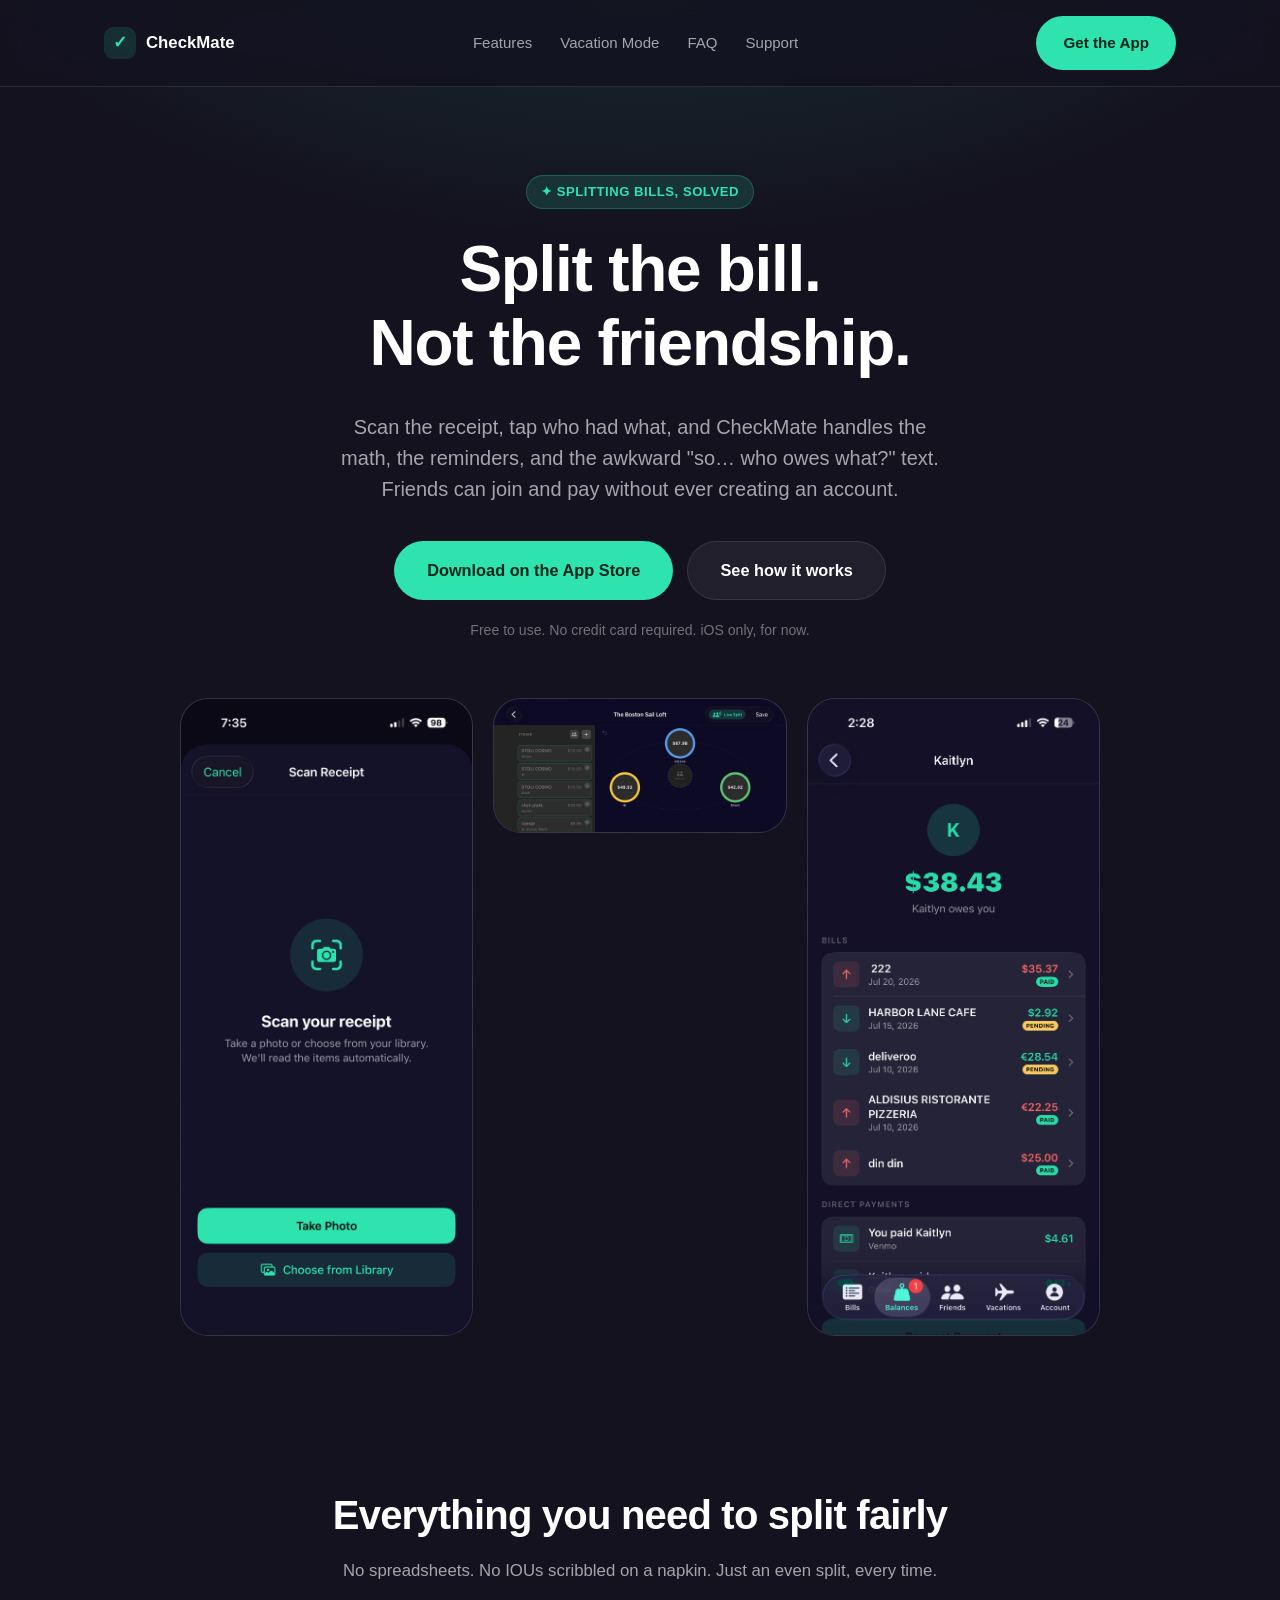
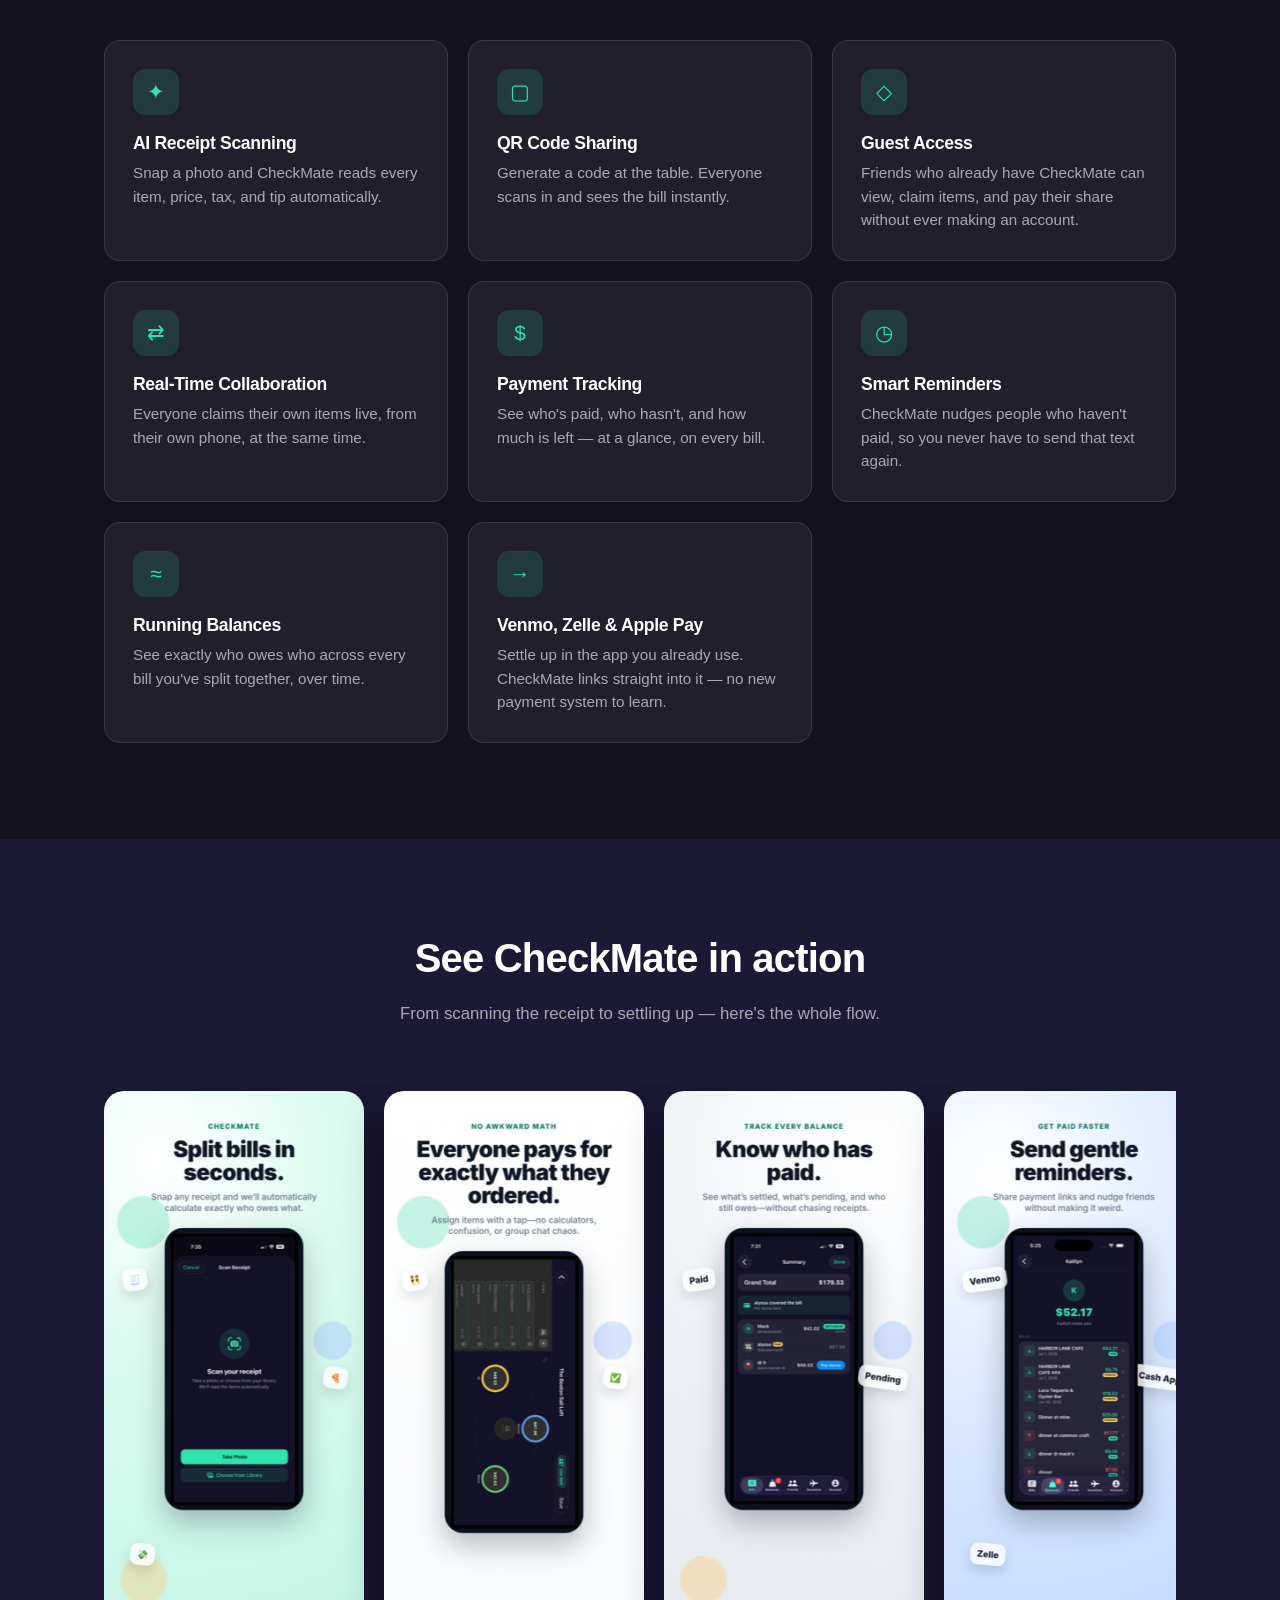
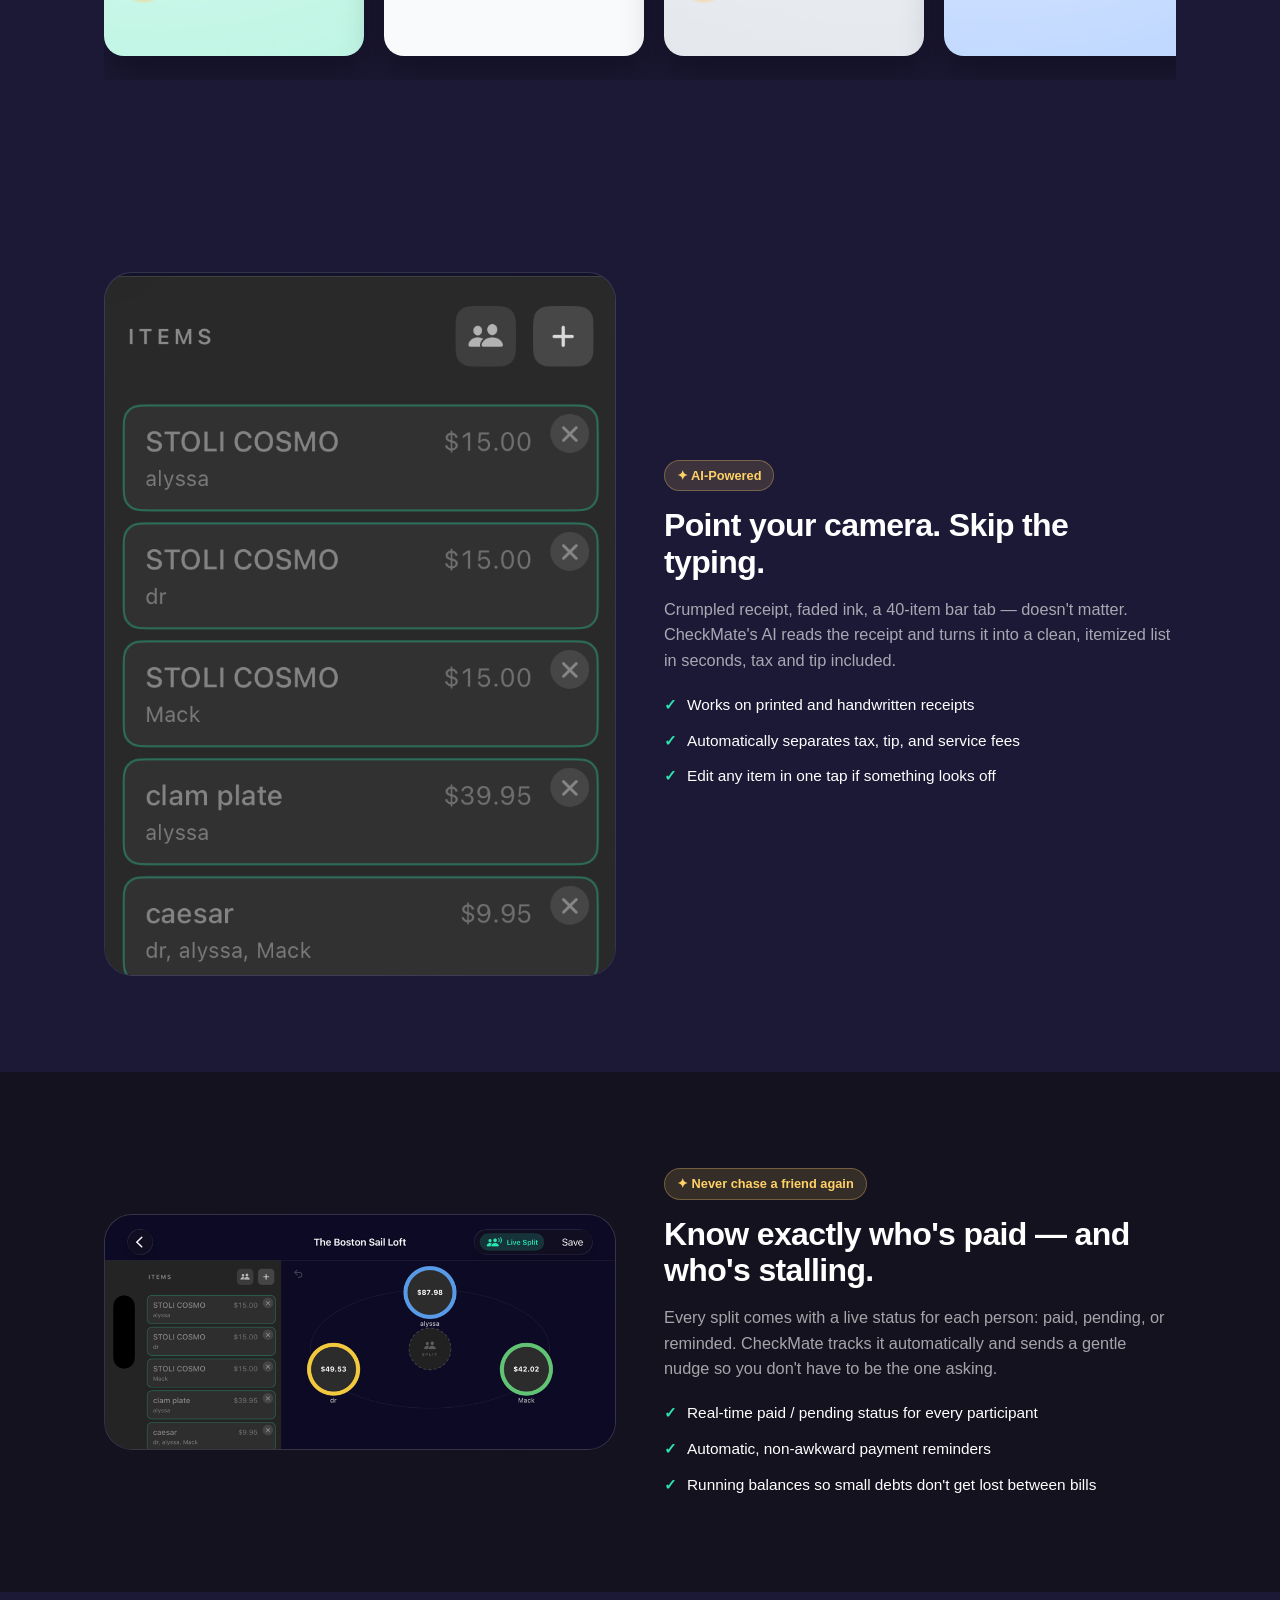
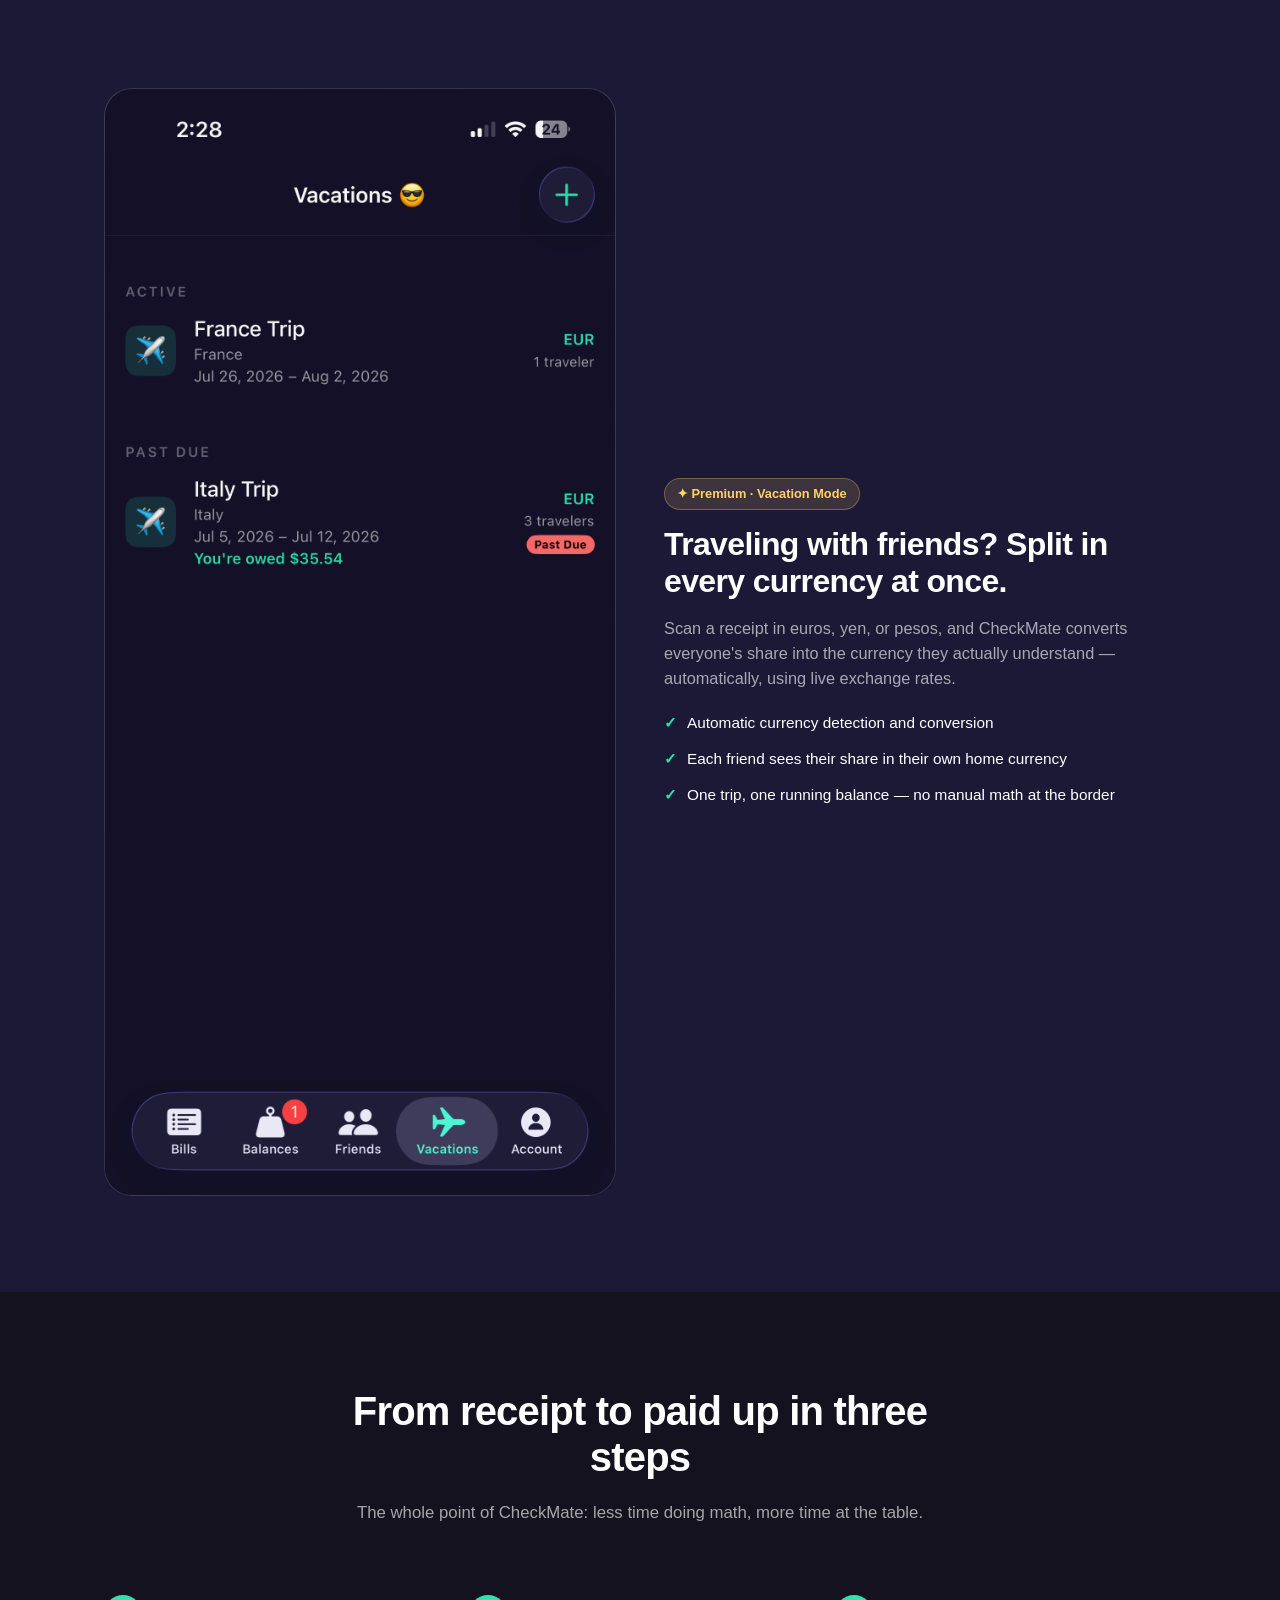
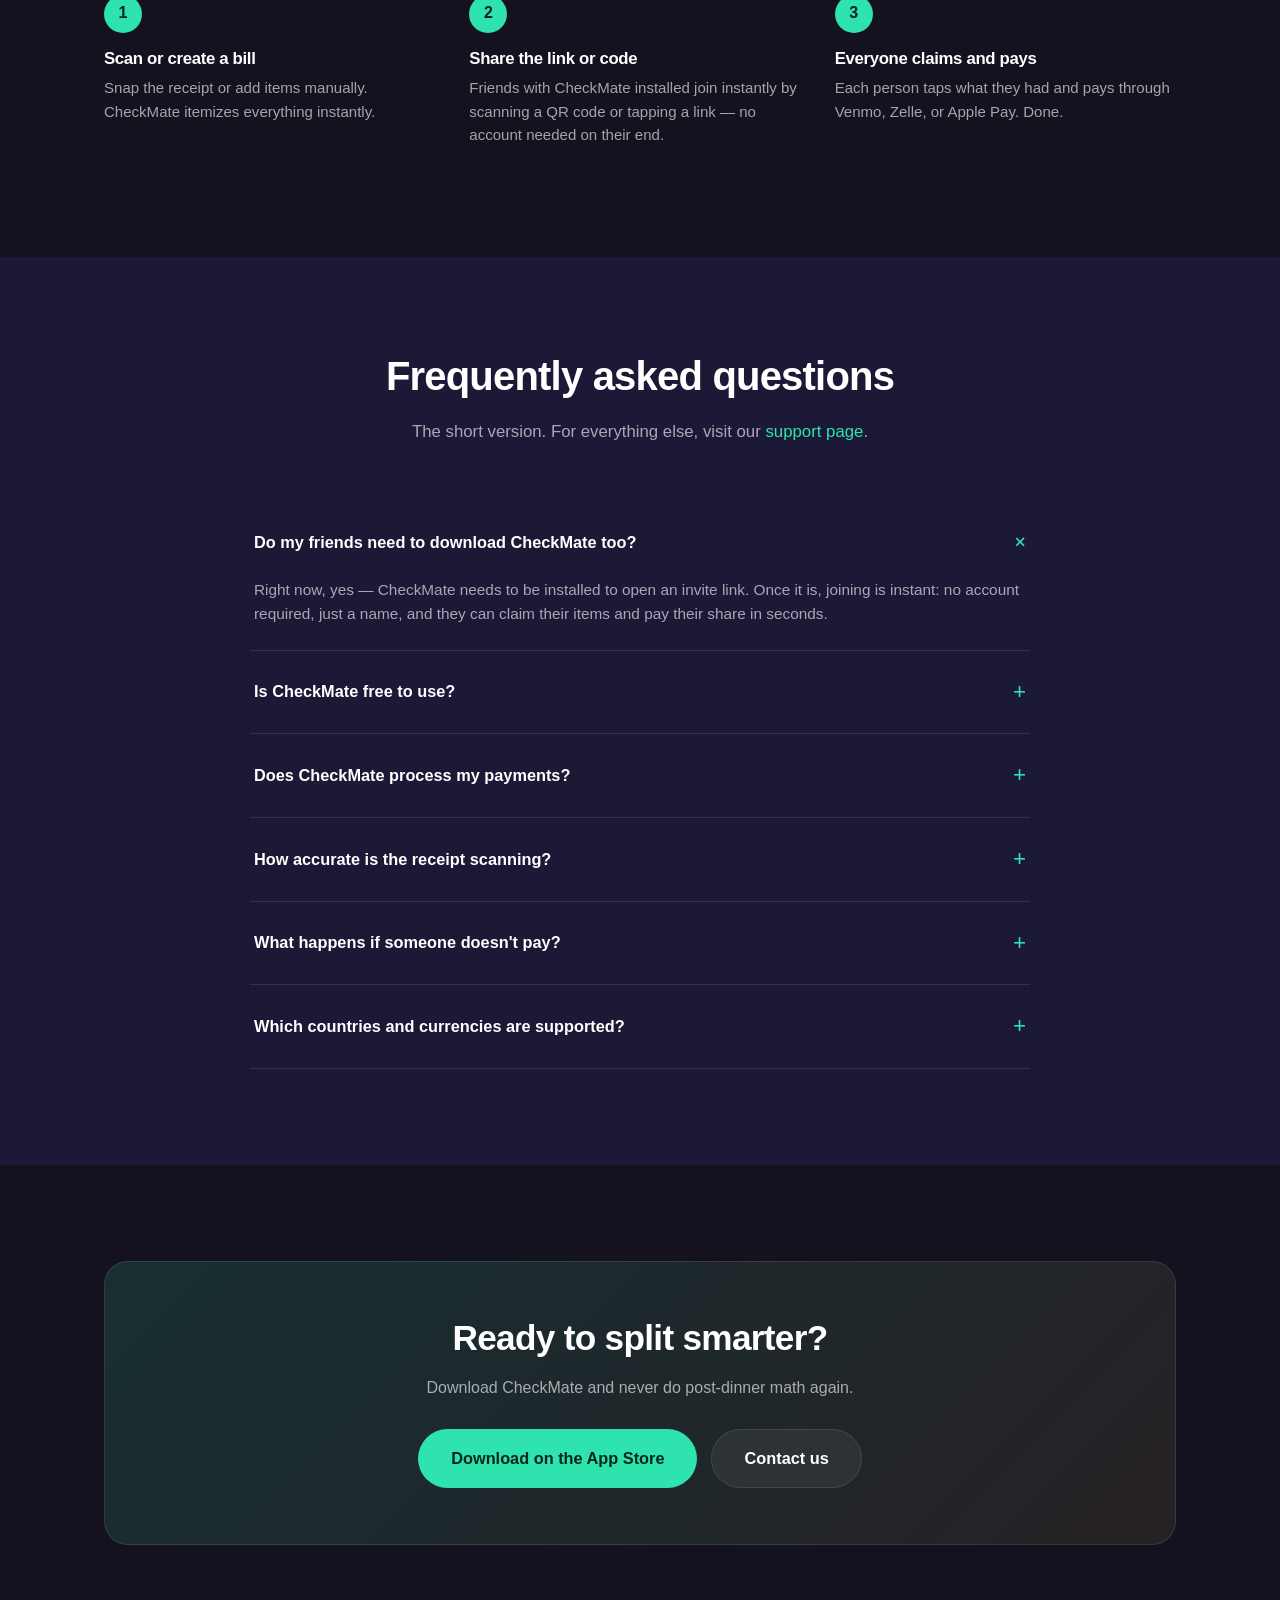
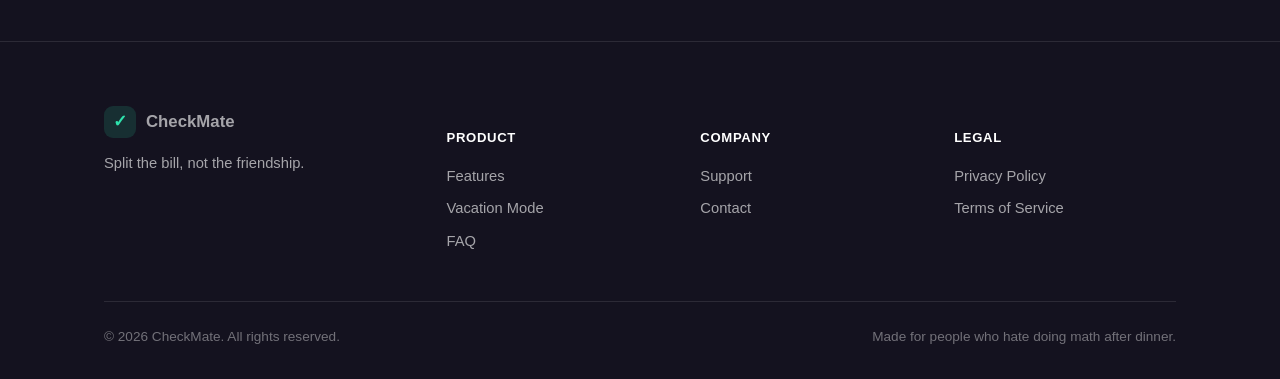
==== commit 49728876: "Fix cropped hero images: full Live Split screen, correct Balances aspect ratio" ====
--- a/index.html
+++ b/index.html
@@ -51,7 +51,7 @@
         can join and pay without ever creating an account.
       </p>
       <div class="btn-row" id="download">
-        <a href="https://apps.apple.com/app/idXXXXXXXXXX" class="btn btn-primary btn-lg">
+        <a href="https://apps.apple.com/us/app/checkmate-split/id6784068539" class="btn btn-primary btn-lg">
           Download on the App Store
         </a>
         <a href="#how-it-works" class="btn btn-ghost btn-lg">See how it works</a>
@@ -63,11 +63,11 @@
           <div class="phone-shot" style="aspect-ratio:620/1348;padding:0;overflow:hidden;">
             <img src="/assets/screenshots/hero-receipt-scan.png" alt="CheckMate Scan Receipt screen with Take Photo and Choose from Library options" style="width:100%;height:100%;object-fit:cover;" />
           </div>
-          <div class="phone-shot" style="aspect-ratio:1622/1206;align-self:start;padding:0;overflow:hidden;">
-            <img src="/assets/screenshots/hero-split-circles.png" alt="CheckMate Live Split screen showing each person's split total in colored circles" style="width:100%;height:100%;object-fit:cover;" />
+          <div class="phone-shot" style="aspect-ratio:1400/644;align-self:start;padding:0;overflow:hidden;">
+            <img src="/assets/screenshots/hero-live-split-full.png" alt="CheckMate Live Split screen showing itemized items and each person's split total in colored circles" style="width:100%;height:100%;object-fit:cover;" />
           </div>
-          <div class="phone-shot" style="aspect-ratio:322/305;align-self:start;padding:0;overflow:hidden;">
-            <img src="/assets/screenshots/balances.png" alt="CheckMate Balances tab showing a friend's running balance" style="width:100%;height:100%;object-fit:cover;object-position:top;" />
+          <div class="phone-shot" style="aspect-ratio:1206/2622;align-self:start;padding:0;overflow:hidden;">
+            <img src="/assets/screenshots/balances.png" alt="CheckMate Balances tab showing a friend's running balance" style="width:100%;height:100%;object-fit:cover;" />
           </div>
         </div>
       </div>
@@ -287,7 +287,7 @@
         <h2>Ready to split smarter?</h2>
         <p>Download CheckMate and never do post-dinner math again.</p>
         <div class="btn-row" style="justify-content:center;">
-          <a href="https://apps.apple.com/app/idXXXXXXXXXX" class="btn btn-primary btn-lg">Download on the App Store</a>
+          <a href="https://apps.apple.com/us/app/checkmate-split/id6784068539" class="btn btn-primary btn-lg">Download on the App Store</a>
           <a href="/contact.html" class="btn btn-ghost btn-lg">Contact us</a>
         </div>
       </div>
